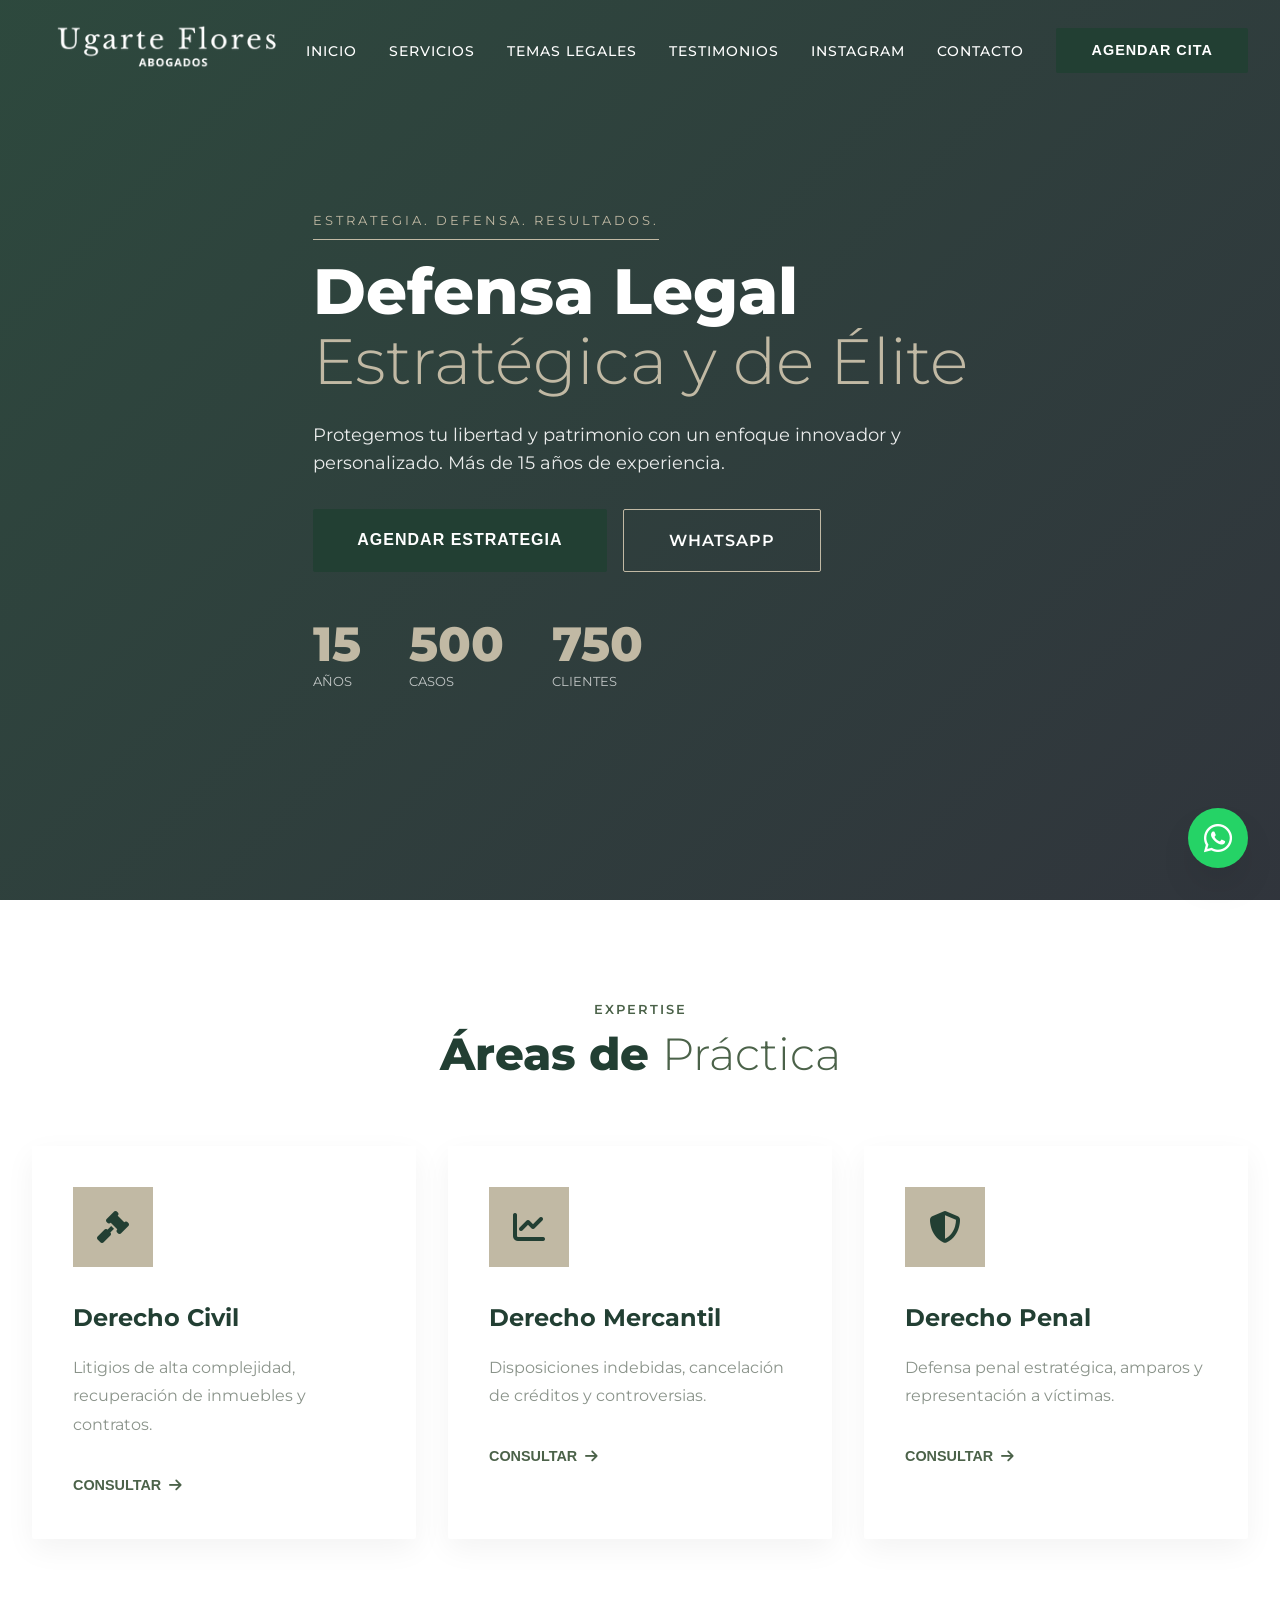
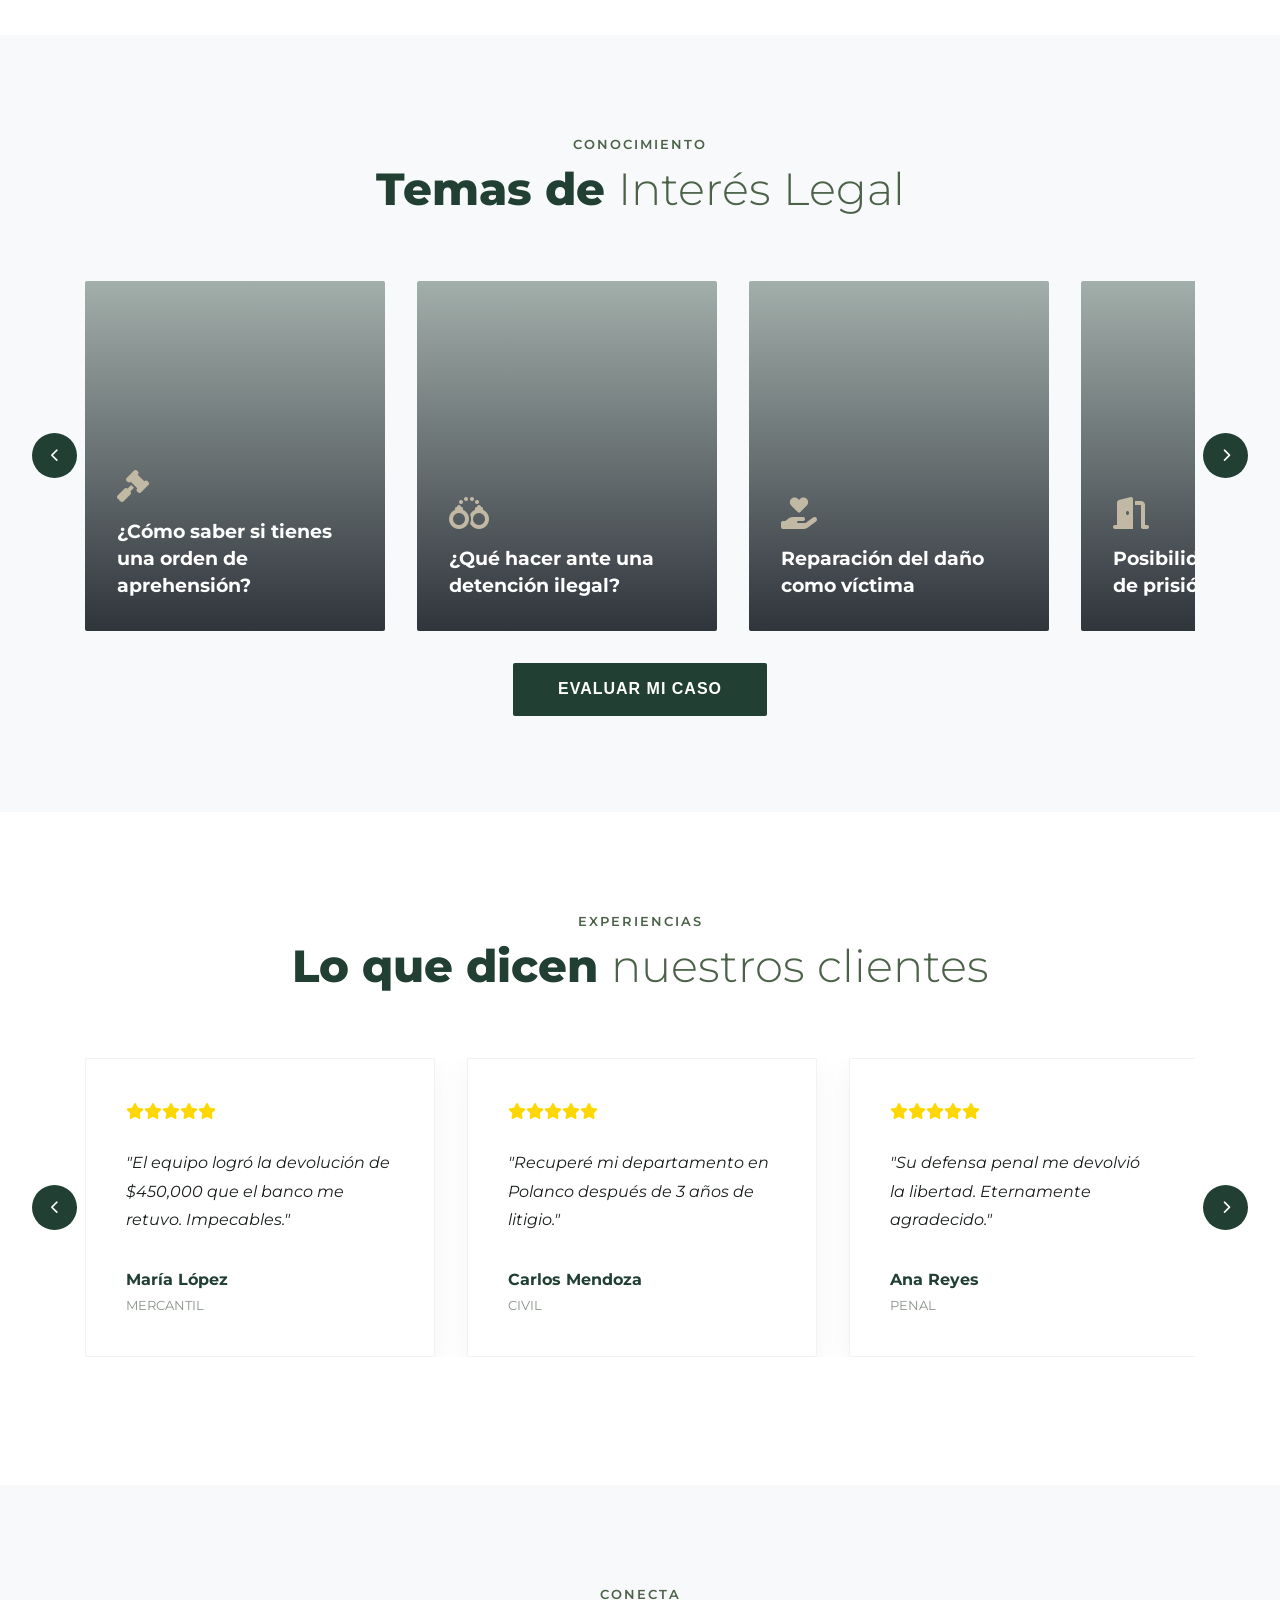
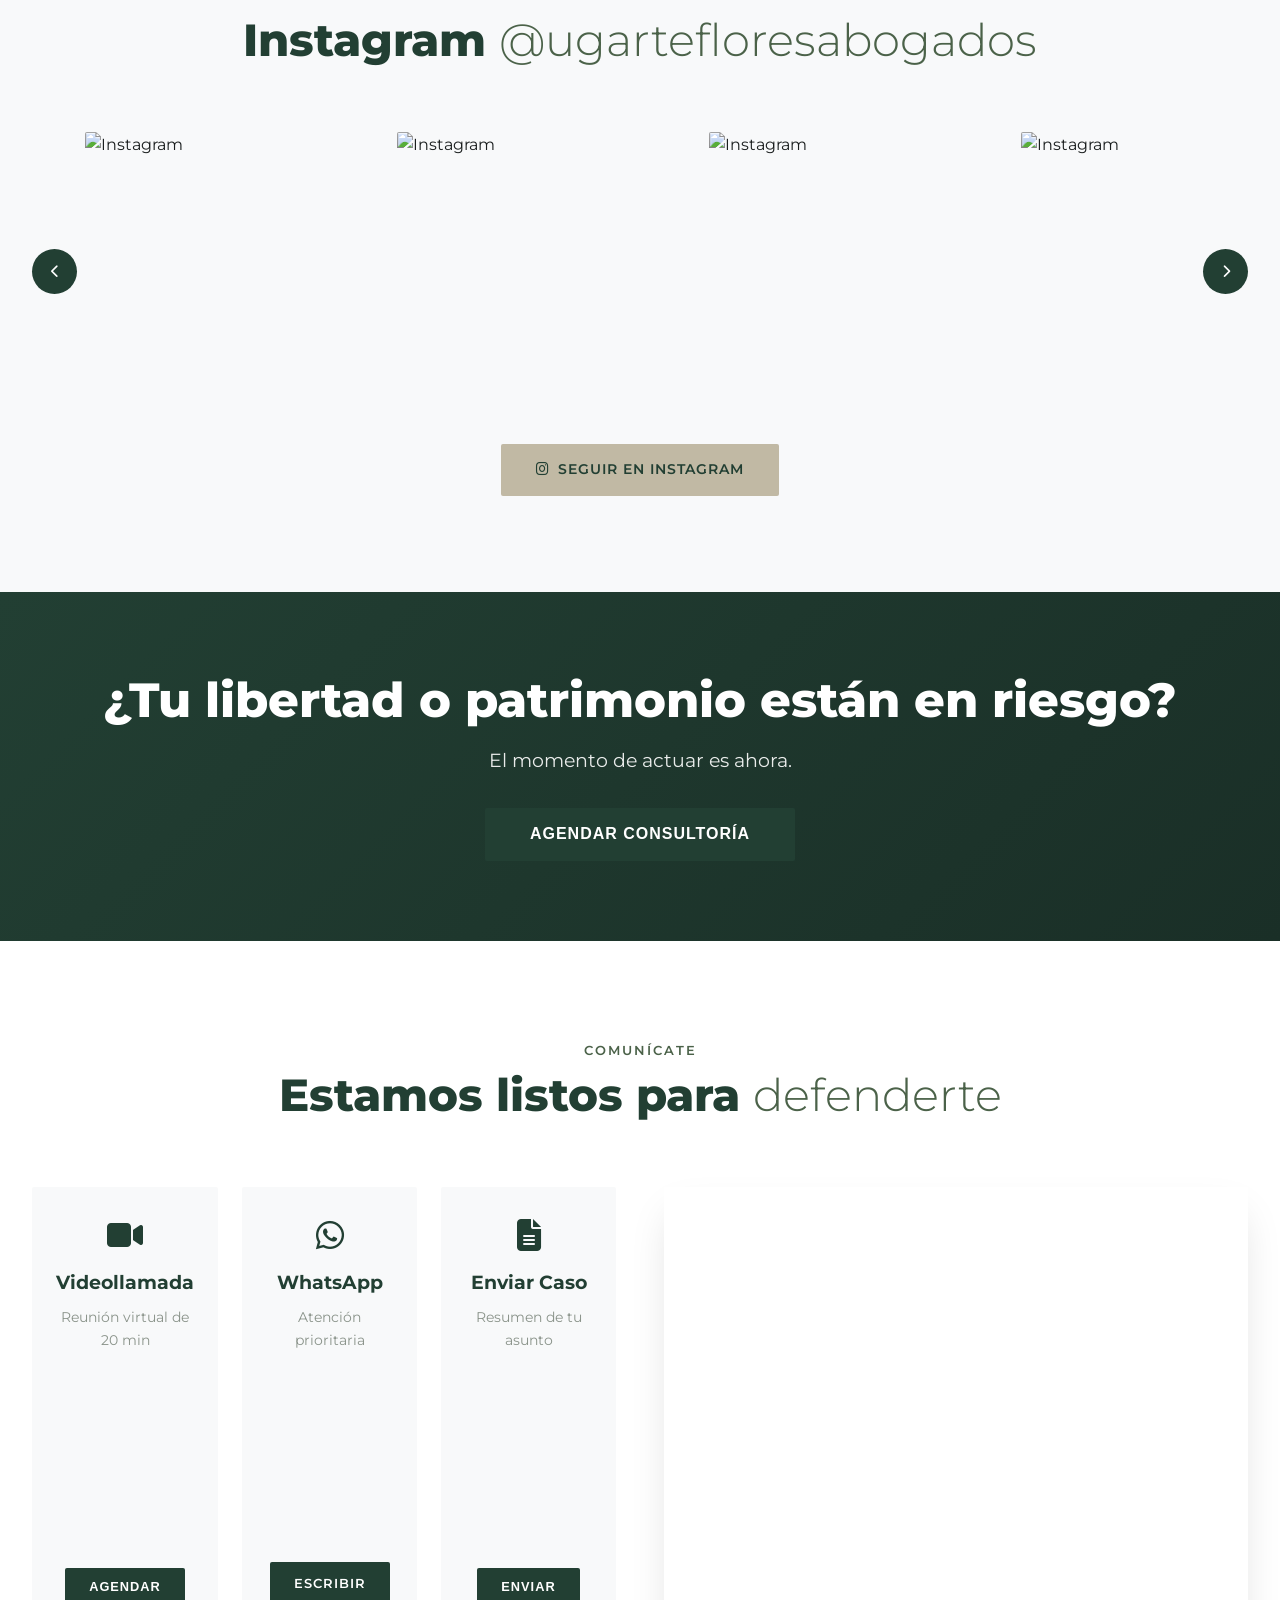
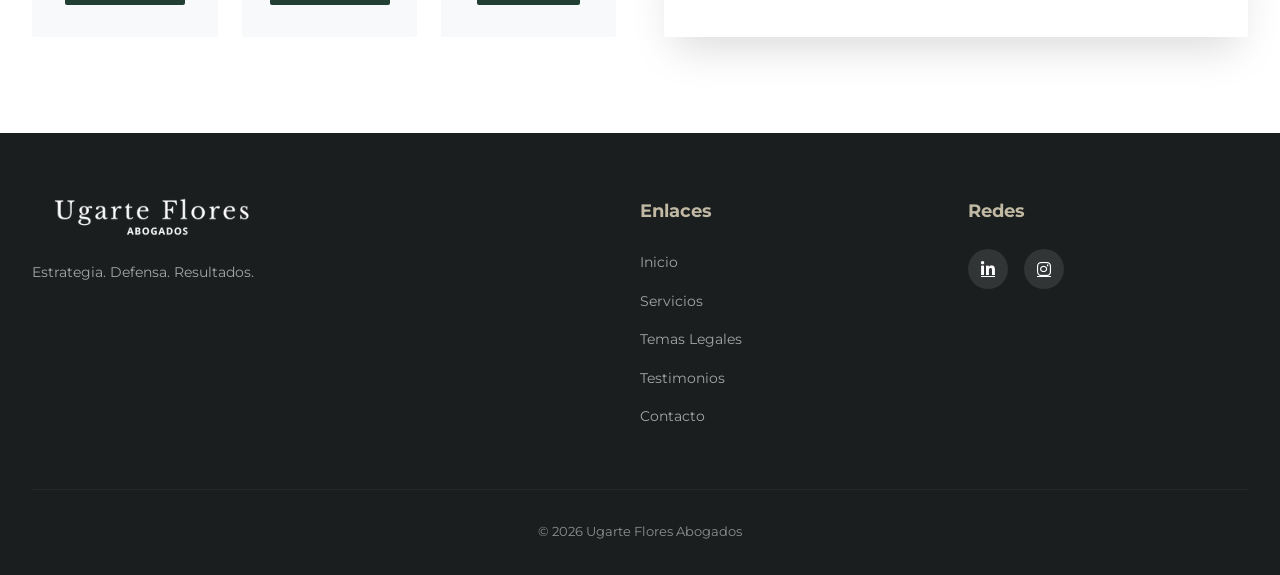
==== index.html @ 639f7f40 "Corrección de menú móvil" ====
<!doctype html>
<html lang="es">
  <head>
    <meta charset="UTF-8" />
    <meta name="viewport" content="width=device-width, initial-scale=1.0" />
    <title>Ugarte Flores Abogados | Estrategia Legal de Alto Nivel</title>
    <meta
      name="description"
      content="Defensa penal estratégica, litigio civil y mercantil. Protegemos tu libertad y patrimonio."
    />

    <!-- Hojas de Estilo -->
    <link rel="stylesheet" href="styles.css" />

    <!-- === FAVICON === -->
    <link rel="icon" type="image/png" sizes="32x32" href="img/favicon.png" />
    <link rel="icon" type="image/png" sizes="16x16" href="img/favicon.png" />
    <link rel="apple-touch-icon" sizes="180x180" href="img/favicon.png" />

    <!-- Font Awesome -->
    <link
      rel="stylesheet"
      href="https://cdnjs.cloudflare.com/ajax/libs/font-awesome/6.4.0/css/all.min.css"
    />

    <!-- Google Fonts -->
    <link
      href="https://fonts.googleapis.com/css2?family=Montserrat:wght@300;400;500;600;700;800&display=swap"
      rel="stylesheet"
    />

    <!-- AOS CSS -->
    <link href="https://unpkg.com/aos@2.3.1/dist/aos.css" rel="stylesheet" />

    <!-- Calendly -->
    <link
      href="https://assets.calendly.com/assets/external/widget.css"
      rel="stylesheet"
    />
  </head>
  <body>
    <!-- Loader -->
    <div id="loader" class="loader">
      <div class="loader-spinner"></div>
    </div>

    <!-- WhatsApp Floating Button -->
    <a
      href="https://wa.me/525512345678?text=Hola%2C%20necesito%20asesor%C3%ADa%20legal%20estrat%C3%A9gica."
      class="whatsapp-float"
      target="_blank"
    >
      <i class="fab fa-whatsapp"></i>
      <span>Contacto Inmediato</span>
    </a>

    <!-- Header -->
    <header class="header" id="header">
      <div class="container header-container">
        <div class="logo">
          <img src="/img/logo.png" alt="Ugarte Flores Abogados" />
        </div>

        <!-- Botón hamburguesa -->
        <button class="menu-toggle" id="menuToggle" aria-label="Menú">
          <i class="fas fa-bars"></i>
        </button>

        <!-- Menú de navegación -->
        <nav class="nav-menu" id="navMenu">
          <ul class="nav-list">
            <li><a href="#inicio" class="nav-link">Inicio</a></li>
            <li><a href="#servicios" class="nav-link">Servicios</a></li>
            <li><a href="#temas-legales" class="nav-link">Temas Legales</a></li>
            <li><a href="#testimonios" class="nav-link">Testimonios</a></li>
            <li><a href="#instagram" class="nav-link">Instagram</a></li>
            <li><a href="#contacto" class="nav-link">Contacto</a></li>
          </ul>
          <div class="nav-actions">
            <button class="btn btn-primary" id="btnAgendarHeader">
              Agendar Cita
            </button>
          </div>
        </nav>
      </div>
    </header>

    <main>
      <!-- HERO SECTION -->
      <section id="inicio" class="hero">
        <div class="hero-overlay"></div>
        <div class="container hero-content">
          <span class="hero-badge">Estrategia. Defensa. Resultados.</span>
          <h1 class="hero-title">
            Defensa Legal <span>Estratégica y de Élite</span>
          </h1>
          <p class="hero-subtitle">
            Protegemos tu libertad y patrimonio con un enfoque innovador y
            personalizado. Más de 15 años de experiencia.
          </p>
          <div class="hero-buttons">
            <button class="btn btn-primary btn-large" id="btnAgendarHero">
              Agendar Estrategia
            </button>
            <a
              href="https://wa.me/525512345678?text=Hola%2C%20requiero%20una%20consulta%20legal%20urgente."
              class="btn btn-outline btn-large"
              target="_blank"
              >WhatsApp</a
            >
          </div>
          <div class="hero-stats">
            <div class="stat-item">
              <span class="stat-number" id="statYears">0</span>
              <span class="stat-label">Años</span>
            </div>
            <div class="stat-item">
              <span class="stat-number" id="statCases">0</span>
              <span class="stat-label">Casos</span>
            </div>
            <div class="stat-item">
              <span class="stat-number" id="statClients">0</span>
              <span class="stat-label">Clientes</span>
            </div>
          </div>
        </div>
      </section>

      <!-- SERVICIOS -->
      <section id="servicios" class="services">
        <div class="container">
          <div class="section-header">
            <span class="section-eyebrow">Expertise</span>
            <h2 class="section-title">Áreas de <span>Práctica</span></h2>
          </div>
          <div class="services-grid">
            <div class="service-card">
              <div class="service-icon"><i class="fas fa-gavel"></i></div>
              <h3>Derecho Civil</h3>
              <p>
                Litigios de alta complejidad, recuperación de inmuebles y
                contratos.
              </p>
              <button class="service-link" onclick="openCalendly()">
                Consultar <i class="fas fa-arrow-right"></i>
              </button>
            </div>
            <div class="service-card">
              <div class="service-icon"><i class="fas fa-chart-line"></i></div>
              <h3>Derecho Mercantil</h3>
              <p>
                Disposiciones indebidas, cancelación de créditos y
                controversias.
              </p>
              <button class="service-link" onclick="openCalendly()">
                Consultar <i class="fas fa-arrow-right"></i>
              </button>
            </div>
            <div class="service-card">
              <div class="service-icon">
                <i class="fas fa-shield-halved"></i>
              </div>
              <h3>Derecho Penal</h3>
              <p>
                Defensa penal estratégica, amparos y representación a víctimas.
              </p>
              <button class="service-link" onclick="openCalendly()">
                Consultar <i class="fas fa-arrow-right"></i>
              </button>
            </div>
          </div>
        </div>
      </section>

      <!-- TEMAS LEGALES - CARRUSEL -->
      <section id="temas-legales" class="legal-topics">
        <div class="container">
          <div class="section-header">
            <span class="section-eyebrow">Conocimiento</span>
            <h2 class="section-title">Temas de <span>Interés Legal</span></h2>
          </div>

          <div class="carousel-container">
            <button
              class="carousel-arrow carousel-arrow-left"
              id="legalPrevBtn"
            >
              <i class="fas fa-chevron-left"></i>
            </button>
            <div class="carousel-viewport">
              <div class="carousel-track" id="legalTrack"></div>
            </div>
            <button
              class="carousel-arrow carousel-arrow-right"
              id="legalNextBtn"
            >
              <i class="fas fa-chevron-right"></i>
            </button>
          </div>

          <div class="text-center mt-4">
            <button class="btn btn-primary btn-large" id="btnEvaluarCaso">
              Evaluar mi caso
            </button>
          </div>
        </div>
      </section>

      <!-- TESTIMONIOS - CARRUSEL -->
      <section id="testimonios" class="testimonials">
        <div class="container">
          <div class="section-header">
            <span class="section-eyebrow">Experiencias</span>
            <h2 class="section-title">
              Lo que dicen <span>nuestros clientes</span>
            </h2>
          </div>

          <div class="carousel-container">
            <button
              class="carousel-arrow carousel-arrow-left"
              id="testimonialsPrevBtn"
            >
              <i class="fas fa-chevron-left"></i>
            </button>
            <div class="carousel-viewport">
              <div class="carousel-track" id="testimonialsTrack"></div>
            </div>
            <button
              class="carousel-arrow carousel-arrow-right"
              id="testimonialsNextBtn"
            >
              <i class="fas fa-chevron-right"></i>
            </button>
          </div>
        </div>
      </section>

      <!-- INSTAGRAM - CARRUSEL -->
      <section id="instagram" class="instagram-section">
        <div class="container">
          <div class="section-header">
            <span class="section-eyebrow">Conecta</span>
            <h2 class="section-title">
              Instagram <span>@ugartefloresabogados</span>
            </h2>
          </div>

          <div class="carousel-container">
            <button
              class="carousel-arrow carousel-arrow-left"
              id="instagramPrevBtn"
            >
              <i class="fas fa-chevron-left"></i>
            </button>
            <div class="carousel-viewport">
              <div class="carousel-track" id="instagramTrack"></div>
            </div>
            <button
              class="carousel-arrow carousel-arrow-right"
              id="instagramNextBtn"
            >
              <i class="fas fa-chevron-right"></i>
            </button>
          </div>

          <div class="text-center mt-4">
            <a
              href="https://www.instagram.com/ugartefloresabogados/"
              class="btn btn-secondary"
              target="_blank"
            >
              <i class="fab fa-instagram"></i> Seguir en Instagram
            </a>
          </div>
        </div>
      </section>

      <!-- CTA FINAL -->
      <section class="final-cta">
        <div class="container">
          <div class="cta-card">
            <h2 class="cta-title">
              ¿Tu libertad o patrimonio están en riesgo?
            </h2>
            <p class="cta-subtitle">El momento de actuar es ahora.</p>
            <button class="btn btn-primary btn-large" id="btnAgendarCta">
              Agendar Consultoría
            </button>
          </div>
        </div>
      </section>

      <!-- CONTACTO -->
      <section id="contacto" class="contact">
        <div class="container">
          <div class="section-header">
            <span class="section-eyebrow">Comunícate</span>
            <h2 class="section-title">
              Estamos listos para <span>defenderte</span>
            </h2>
          </div>

          <div class="contact-grid">
            <div class="contact-info">
              <div class="contact-card">
                <i class="fas fa-video contact-icon"></i>
                <h3>Videollamada</h3>
                <p>Reunión virtual de 20 min</p>
                <button
                  class="btn btn-primary btn-small"
                  id="btnAgendarContacto"
                >
                  Agendar
                </button>
              </div>
              <div class="contact-card">
                <i class="fab fa-whatsapp contact-icon"></i>
                <h3>WhatsApp</h3>
                <p>Atención prioritaria</p>
                <a
                  href="https://wa.me/525512345678?text=Hola%2C%20contacto%20desde%20web."
                  class="btn btn-primary btn-small"
                  target="_blank"
                  >Escribir</a
                >
              </div>
              <div class="contact-card">
                <i class="fas fa-file-alt contact-icon"></i>
                <h3>Enviar Caso</h3>
                <p>Resumen de tu asunto</p>
                <button class="btn btn-primary btn-small" id="btnEnviarCaso">
                  Enviar
                </button>
              </div>
            </div>

            <div class="contact-map">
              <iframe
                src="https://www.google.com/maps/embed?pb=!1m18!1m12!1m3!1d3762.865247384735!2d-99.16853968457818!3d19.42701434523897!2m3!1f0!2f0!3f0!3m2!1i1024!2i768!4f13.1!3m3!1m2!1s0x85d1ff35c2b9c2c5%3A0x9b9f9f9f9f9f9f9f!2sPolanco%2C%20CDMX!5e0!3m2!1ses!2smx!4v1620000000000!5m2!1ses!2smx"
                width="100%"
                height="100%"
                style="border: 0"
                allowfullscreen=""
                loading="lazy"
              ></iframe>
            </div>
          </div>
        </div>
      </section>
    </main>

    <!-- FOOTER -->
    <footer class="footer">
      <div class="container">
        <div class="footer-content">
          <div class="footer-logo">
            <img src="/img/logo.png" alt="Ugarte Flores Abogados" />
            <p>Estrategia. Defensa. Resultados.</p>
          </div>
          <div class="footer-links">
            <h4>Enlaces</h4>
            <ul>
              <li><a href="#inicio">Inicio</a></li>
              <li><a href="#servicios">Servicios</a></li>
              <li><a href="#temas-legales">Temas Legales</a></li>
              <li><a href="#testimonios">Testimonios</a></li>
              <li><a href="#contacto">Contacto</a></li>
            </ul>
          </div>
          <div class="footer-social">
            <h4>Redes</h4>
            <div class="social-icons">
              <a href="#" class="social-icon"
                ><i class="fab fa-linkedin-in"></i
              ></a>
              <a
                href="https://www.instagram.com/ugartefloresabogados/"
                class="social-icon"
                ><i class="fab fa-instagram"></i
              ></a>
            </div>
          </div>
        </div>
        <div class="footer-bottom">
          <p>&copy; <span id="currentYear"></span> Ugarte Flores Abogados</p>
        </div>
      </div>
    </footer>

    <!-- MODALES -->
    <div id="topicModal" class="modal">
      <div class="modal-content">
        <span class="close-modal">&times;</span>
        <div id="modalContent"></div>
      </div>
    </div>

    <div id="contactModal" class="modal">
      <div class="modal-content">
        <span class="close-modal">&times;</span>
        <h2>Evaluación de Caso</h2>
        <form id="contactForm">
          <div class="form-group">
            <input type="text" placeholder="Nombre completo" required />
          </div>
          <div class="form-group">
            <input type="email" placeholder="Email" required />
          </div>
          <div class="form-group">
            <input type="tel" placeholder="Teléfono" required />
          </div>
          <div class="form-group">
            <textarea
              placeholder="Describe tu caso"
              rows="4"
              required
            ></textarea>
          </div>
          <button type="submit" class="btn btn-primary btn-large">
            Enviar
          </button>
        </form>
      </div>
    </div>

    <!-- Scripts -->
    <script
      src="https://assets.calendly.com/assets/external/widget.js"
      async
    ></script>
    <script src="https://unpkg.com/aos@2.3.1/dist/aos.js"></script>
    <script src="script.js"></script>
  </body>
</html>
---- styles.css ----
/* ===== VARIABLES ===== */
:root {
    --primary: #223F33;
    --primary-dark: #1A2F27;
    --secondary: #C1B9A4;
    --accent: #4B6249;
    --neutral: #8A938A;
    --white: #FFFFFF;
    --offwhite: #F8F9FA;
    --black: #1A1E1E;
    --shadow: 0 20px 40px -10px rgba(0,0,0,0.15);
    --transition: all 0.3s ease;
}

/* ===== RESET ===== */
* {
    margin: 0;
    padding: 0;
    box-sizing: border-box;
}

html {
    scroll-behavior: smooth;
    font-size: 16px;
}

body {
    font-family: 'Montserrat', sans-serif;
    color: var(--black);
    line-height: 1.6;
    overflow-x: hidden;
}

body.no-scroll {
    overflow: hidden;
}

.container {
    max-width: 1280px;
    margin: 0 auto;
    padding: 0 2rem;
}

@media (max-width: 768px) {
    .container {
        padding: 0 1.5rem;
    }
}

@media (max-width: 480px) {
    .container {
        padding: 0 1rem;
    }
}

/* ===== PRELOADER ===== */
.loader {
    position: fixed;
    top: 0;
    left: 0;
    width: 100%;
    height: 100%;
    background: var(--primary);
    display: flex;
    align-items: center;
    justify-content: center;
    z-index: 9999;
    transition: opacity 0.5s ease, visibility 0.5s ease;
}

.loader.hidden {
    opacity: 0;
    visibility: hidden;
    pointer-events: none;
}

.loader-spinner {
    width: 60px;
    height: 60px;
    border: 3px solid transparent;
    border-top-color: var(--secondary);
    border-right-color: var(--secondary);
    border-radius: 50%;
    animation: spin 0.8s linear infinite;
}

@keyframes spin {
    to { transform: rotate(360deg); }
}

/* ===== HEADER ===== */
.header {
    position: fixed;
    top: 0;
    left: 0;
    width: 100%;
    background: transparent;
    z-index: 1000;
    padding: 1.5rem 0;
    transition: var(--transition);
}

.header.scrolled {
    background: var(--white);
    box-shadow: 0 5px 20px rgba(0,0,0,0.1);
    padding: 1rem 0;
}

.header-container {
    display: flex;
    justify-content: space-between;
    align-items: center;
    position: relative;
}

.logo img {
    height: 45px;
    filter: brightness(0) invert(1);
    transition: var(--transition);
    position: relative;
    z-index: 1002;
}

.header.scrolled .logo img {
    filter: none;
}

/* ===== MENÚ HAMBURGUESA - CORREGIDO ===== */
.menu-toggle {
    display: none;
    background: none;
    border: none;
    font-size: 1.8rem;
    cursor: pointer;
    z-index: 1002;
    padding: 0.5rem;
    transition: var(--transition);
    color: var(--black);
}

.header.scrolled .menu-toggle {
    color: var(--primary);
}

/* Cuando el menú está abierto, el ícono debe ser oscuro para verse sobre fondo blanco */
.menu-toggle.active {
    color: var(--black) !important;
    z-index:99999 !important;
}

.nav-menu {
    display: flex;
    align-items: center;
    gap: 2rem;
    transition: var(--transition);
}

.nav-list {
    display: flex;
    gap: 2rem;
    list-style: none;
}

.nav-link {
    color: var(--white);
    text-decoration: none;
    font-weight: 500;
    font-size: 0.9rem;
    text-transform: uppercase;
    letter-spacing: 1px;
    transition: var(--transition);
    position: relative;
    white-space: nowrap;
}

.nav-link::after {
    content: '';
    position: absolute;
    bottom: -5px;
    left: 0;
    width: 0;
    height: 2px;
    background: var(--secondary);
    transition: var(--transition);
}

.nav-link:hover::after,
.nav-link.active::after {
    width: 100%;
}

.nav-link:hover,
.nav-link.active {
    color: var(--secondary);
}

.header.scrolled .nav-link {
    color: var(--primary);
}

.header.scrolled .nav-link:hover,
.header.scrolled .nav-link.active {
    color: var(--accent);
}

.header.scrolled .nav-link::after {
    background: var(--accent);
}

.nav-actions {
    display: flex;
    align-items: center;
}

/* ===== RESPONSIVE MENÚ - CORREGIDO ===== */
@media (max-width: 992px) {
    .nav-list {
        gap: 1rem;
    }
    
    .nav-link {
        font-size: 0.8rem;
    }
}

@media (max-width: 768px) {
    .menu-toggle {
        display: block;
    }
    
    .nav-menu {
        position: fixed;
        top: 0;
        right: -100%;
        width: 85%;
        max-width: 350px;
        height: 100vh;
        background: var(--white);
        flex-direction: column;
        justify-content: flex-start;
        align-items: flex-start;
        padding: 6rem 2rem 2rem;
        transition: right 0.3s ease;
        box-shadow: -5px 0 20px rgba(0,0,0,0.1);
        z-index: 1001;
        gap: 2rem;
    }
    
    .nav-menu.active {
        right: 0;
    }
    
    .nav-list {
        flex-direction: column;
        width: 100%;
        gap: 1.5rem;
    }
    
    .nav-link {
        color: var(--primary);
        font-size: 1.1rem;
        white-space: normal;
        display: block;
        width: 100%;
        padding: 0.5rem 0;
    }
    
    .nav-link::after {
        background: var(--accent);
    }
    
    .nav-actions {
        width: 100%;
        margin-top: 1rem;
    }
    
    .nav-actions .btn {
        width: 100%;
        justify-content: center;
    }
    
    /* Overlay oscuro detrás del menú */
    .nav-menu.active ~ .menu-overlay {
        content: '';
        position: fixed;
        top: 0;
        left: 0;
        width: 100%;
        height: 100%;
        background: rgba(0,0,0,0.5);
        z-index: 1000;
        pointer-events: none;
    }
}

@media (max-width: 480px) {
    .nav-menu {
        width: 100%;
        max-width: none;
    }
}

/* ===== WHATSAPP FLOATING ===== */
.whatsapp-float {
    position: fixed;
    bottom: 2rem;
    right: 2rem;
    background: #25D366;
    color: white;
    width: 60px;
    height: 60px;
    border-radius: 50%;
    display: flex;
    align-items: center;
    justify-content: center;
    font-size: 2rem;
    box-shadow: var(--shadow);
    z-index: 99;
    text-decoration: none;
    transition: var(--transition);
}

.whatsapp-float span {
    position: absolute;
    right: 70px;
    background: var(--primary);
    color: white;
    padding: 0.5rem 1rem;
    border-radius: 4px;
    font-size: 0.8rem;
    white-space: nowrap;
    opacity: 0;
    visibility: hidden;
    transition: var(--transition);
}

.whatsapp-float:hover {
    transform: scale(1.1);
}

.whatsapp-float:hover span {
    opacity: 1;
    visibility: visible;
    right: 80px;
}

@media (max-width: 768px) {
    .whatsapp-float {
        width: 50px;
        height: 50px;
        font-size: 1.5rem;
        bottom: 1.5rem;
        right: 1.5rem;
    }
    
    .whatsapp-float span {
        display: none;
    }
}

/* ===== HERO ===== */
.hero {
    min-height: 100vh;
    background-image: url('https://images.unsplash.com/photo-1589829545856-d10d557cf95f?auto=format&fit=crop&w=1920&q=80');
    background-size: cover;
    background-position: center;
    position: relative;
    display: flex;
    align-items: center;
    color: var(--white);
}

.hero-overlay {
    position: absolute;
    top: 0;
    left: 0;
    width: 100%;
    height: 100%;
    background: linear-gradient(135deg, rgba(34,63,51,0.95), rgba(26,31,39,0.9));
    z-index: 1;
}

.hero-content {
    position: relative;
    z-index: 2;
    max-width: 800px;
}

.hero-badge {
    display: inline-block;
    font-size: 0.8rem;
    text-transform: uppercase;
    letter-spacing: 3px;
    color: var(--secondary);
    margin-bottom: 1rem;
    border-bottom: 1px solid var(--secondary);
    padding-bottom: 0.5rem;
}

.hero-title {
    font-size: 4rem;
    font-weight: 800;
    line-height: 1.1;
    margin-bottom: 1.5rem;
}

.hero-title span {
    color: var(--secondary);
    font-weight: 300;
    display: block;
}

.hero-subtitle {
    font-size: 1.1rem;
    margin-bottom: 2rem;
    max-width: 600px;
    opacity: 0.9;
}

.hero-buttons {
    display: flex;
    gap: 1rem;
    margin-bottom: 3rem;
    flex-wrap: wrap;
}

.hero-stats {
    display: flex;
    gap: 3rem;
    flex-wrap: wrap;
}

.stat-item {
    text-align: left;
}

.stat-number {
    display: block;
    font-size: 3rem;
    font-weight: 800;
    color: var(--secondary);
    line-height: 1;
}

.stat-label {
    font-size: 0.8rem;
    text-transform: uppercase;
    opacity: 0.7;
}

@media (max-width: 768px) {
    .hero {
        min-height: auto;
        padding: 8rem 0 4rem;
    }
    
    .hero-title {
        font-size: 2.5rem;
    }
    
    .hero-subtitle {
        font-size: 1rem;
    }
    
    .hero-buttons {
        flex-direction: column;
        width: 100%;
    }
    
    .hero-buttons .btn {
        width: 100%;
    }
    
    .hero-stats {
        gap: 1.5rem;
        justify-content: space-between;
    }
    
    .stat-number {
        font-size: 2rem;
    }
}

@media (max-width: 480px) {
    .hero-title {
        font-size: 2rem;
    }
    
    .hero-stats {
        flex-direction: column;
        gap: 1rem;
    }
}

/* ===== BUTTONS ===== */
.btn {
    display: inline-flex;
    align-items: center;
    justify-content: center;
    gap: 0.5rem;
    padding: 0.9rem 2.2rem;
    border: none;
    border-radius: 2px;
    font-weight: 600;
    font-size: 0.9rem;
    cursor: pointer;
    transition: var(--transition);
    text-decoration: none;
    text-transform: uppercase;
    letter-spacing: 1px;
    white-space: nowrap;
}

.btn-primary {
    background: var(--primary);
    color: var(--white);
}

.btn-primary:hover {
    background: var(--accent);
    transform: translateY(-2px);
    box-shadow: var(--shadow);
}

.btn-outline {
    background: transparent;
    color: var(--white);
    border: 1px solid var(--secondary);
}

.btn-outline:hover {
    background: var(--secondary);
    color: var(--primary);
}

.btn-large {
    padding: 1.1rem 2.8rem;
    font-size: 1rem;
}

.btn-small {
    padding: 0.7rem 1.5rem;
    font-size: 0.8rem;
}

.btn-secondary {
    background: var(--secondary);
    color: var(--primary);
}

.btn-secondary:hover {
    background: var(--neutral);
    color: var(--white);
}

@media (max-width: 768px) {
    .btn {
        padding: 0.8rem 1.5rem;
        font-size: 0.85rem;
    }
    
    .btn-large {
        padding: 1rem 2rem;
        font-size: 0.9rem;
    }
}

/* ===== SECTION HEADER ===== */
.section-header {
    text-align: center;
    margin-bottom: 4rem;
}

.section-eyebrow {
    display: inline-block;
    font-size: 0.8rem;
    font-weight: 600;
    text-transform: uppercase;
    letter-spacing: 2px;
    color: var(--accent);
    margin-bottom: 0.5rem;
}

.section-title {
    font-size: 2.8rem;
    color: var(--primary);
    font-weight: 800;
    line-height: 1.2;
}

.section-title span {
    color: var(--accent);
    font-weight: 300;
}

@media (max-width: 768px) {
    .section-title {
        font-size: 2rem;
    }
}

@media (max-width: 480px) {
    .section-title {
        font-size: 1.8rem;
    }
}

/* ===== SERVICES ===== */
.services {
    padding: 6rem 0;
    background: var(--white);
}

.services-grid {
    display: grid;
    grid-template-columns: repeat(3, 1fr);
    gap: 2rem;
}

.service-card {
    background: var(--white);
    padding: 2.5rem;
    border-radius: 2px;
    box-shadow: 0 10px 30px rgba(0,0,0,0.05);
    transition: var(--transition);
    border: 1px solid transparent;
}

.service-card:hover {
    transform: translateY(-10px);
    box-shadow: var(--shadow);
    border-color: var(--secondary);
}

.service-icon {
    width: 80px;
    height: 80px;
    background: var(--secondary);
    display: flex;
    align-items: center;
    justify-content: center;
    margin-bottom: 2rem;
}

.service-icon i {
    font-size: 2rem;
    color: var(--primary);
}

.service-card h3 {
    font-size: 1.5rem;
    color: var(--primary);
    margin-bottom: 1rem;
}

.service-card p {
    color: var(--neutral);
    margin-bottom: 2rem;
    line-height: 1.8;
}

.service-link {
    background: none;
    border: none;
    color: var(--accent);
    font-weight: 600;
    display: inline-flex;
    align-items: center;
    gap: 0.5rem;
    cursor: pointer;
    font-size: 0.9rem;
    text-transform: uppercase;
    transition: var(--transition);
}

.service-link:hover {
    color: var(--primary);
    gap: 1rem;
}

@media (max-width: 1024px) {
    .services-grid {
        grid-template-columns: repeat(2, 1fr);
    }
}

@media (max-width: 768px) {
    .services {
        padding: 4rem 0;
    }
    
    .services-grid {
        grid-template-columns: 1fr;
        gap: 1.5rem;
    }
    
    .service-card {
        padding: 2rem;
    }
}

/* ===== CARRUSELES ===== */
.carousel-container {
    position: relative;
    display: flex;
    align-items: center;
    gap: 0.5rem;
    margin: 2rem 0;
}

.carousel-viewport {
    overflow: hidden;
    flex: 1;
}

.carousel-track {
    display: flex;
    gap: 2rem;
    transition: transform 0.5s ease;
}

.carousel-arrow {
    width: 45px;
    height: 45px;
    background: var(--primary);
    color: var(--white);
    border: none;
    border-radius: 50%;
    cursor: pointer;
    transition: var(--transition);
    display: flex;
    align-items: center;
    justify-content: center;
    flex-shrink: 0;
    z-index: 10;
}

.carousel-arrow:hover:not(:disabled) {
    background: var(--accent);
    transform: scale(1.1);
}

.carousel-arrow:disabled {
    opacity: 0.3;
    cursor: not-allowed;
}

@media (max-width: 768px) {
    .carousel-container {
        gap: 0.25rem;
    }
    
    .carousel-arrow {
        width: 35px;
        height: 35px;
        font-size: 0.9rem;
    }
    
    .carousel-track {
        gap: 1rem;
    }
}

/* Tarjetas de temas legales */
.topic-card {
    min-width: 300px;
    width: 300px;
    height: 350px;
    background-size: cover;
    background-position: center;
    border-radius: 2px;
    position: relative;
    overflow: hidden;
    cursor: pointer;
    flex-shrink: 0;
}

.topic-card::before {
    content: '';
    position: absolute;
    top: 0;
    left: 0;
    width: 100%;
    height: 100%;
    background: linear-gradient(180deg, rgba(34,63,51,0.4), rgba(26,31,39,0.9));
    transition: var(--transition);
}

.topic-card:hover::before {
    background: linear-gradient(180deg, rgba(34,63,51,0.6), rgba(26,31,39,0.95));
}

.topic-content {
    position: absolute;
    bottom: 0;
    left: 0;
    right: 0;
    padding: 2rem;
    color: var(--white);
    z-index: 2;
}

.topic-icon {
    font-size: 2rem;
    color: var(--secondary);
    margin-bottom: 1rem;
}

.topic-card h3 {
    font-size: 1.2rem;
    line-height: 1.4;
}

@media (max-width: 768px) {
    .topic-card {
        min-width: 260px;
        width: 260px;
        height: 320px;
    }
    
    .topic-content {
        padding: 1.5rem;
    }
    
    .topic-card h3 {
        font-size: 1rem;
    }
}

/* Tarjetas de testimonios */
.testimonial-card {
    min-width: 350px;
    width: 350px;
    background: var(--white);
    padding: 2.5rem;
    border-radius: 2px;
    box-shadow: 0 10px 30px rgba(0,0,0,0.05);
    border: 1px solid rgba(0,0,0,0.05);
    flex-shrink: 0;
    transition: var(--transition);
}

.testimonial-card:hover {
    box-shadow: var(--shadow);
    transform: translateY(-5px);
}

.testimonial-rating {
    color: #FFD700;
    margin-bottom: 1.5rem;
}

.testimonial-text {
    font-size: 1rem;
    line-height: 1.8;
    margin-bottom: 2rem;
    font-style: italic;
}

.testimonial-author {
    font-weight: 700;
    color: var(--primary);
    margin-bottom: 0.2rem;
}

.testimonial-role {
    color: var(--neutral);
    font-size: 0.8rem;
    text-transform: uppercase;
}

@media (max-width: 768px) {
    .testimonial-card {
        min-width: 280px;
        width: 280px;
        padding: 1.8rem;
    }
    
    .testimonial-text {
        font-size: 0.95rem;
        line-height: 1.6;
    }
}

/* Tarjetas de Instagram */
.instagram-post {
    min-width: 280px;
    width: 280px;
    height: 280px;
    position: relative;
    border-radius: 2px;
    overflow: hidden;
    cursor: pointer;
    flex-shrink: 0;
}

.instagram-post img {
    width: 100%;
    height: 100%;
    object-fit: cover;
    transition: var(--transition);
}

.post-overlay {
    position: absolute;
    top: 0;
    left: 0;
    width: 100%;
    height: 100%;
    background: linear-gradient(135deg, rgba(34,63,51,0.9), rgba(26,31,39,0.9));
    display: flex;
    flex-direction: column;
    align-items: center;
    justify-content: center;
    color: white;
    opacity: 0;
    transition: var(--transition);
}

.post-overlay i {
    font-size: 2rem;
    color: var(--secondary);
    margin-bottom: 0.5rem;
}

.instagram-post:hover .post-overlay {
    opacity: 1;
}

.instagram-post:hover img {
    transform: scale(1.1);
}

@media (max-width: 768px) {
    .instagram-post {
        min-width: 220px;
        width: 220px;
        height: 220px;
    }
}

/* ===== SECTIONS BACKGROUND ===== */
.legal-topics,
.testimonials,
.instagram-section {
    padding: 6rem 0;
}

.legal-topics {
    background: var(--offwhite);
}

.testimonials {
    background: var(--white);
}

.instagram-section {
    background: var(--offwhite);
}

@media (max-width: 768px) {
    .legal-topics,
    .testimonials,
    .instagram-section {
        padding: 4rem 0;
    }
}

/* ===== FINAL CTA ===== */
.final-cta {
    padding: 5rem 0;
    background: linear-gradient(135deg, var(--primary), var(--primary-dark));
}

.cta-card {
    text-align: center;
    color: var(--white);
}

.cta-title {
    font-size: 3rem;
    font-weight: 800;
    margin-bottom: 1rem;
    line-height: 1.2;
}

.cta-subtitle {
    font-size: 1.2rem;
    margin-bottom: 2rem;
    opacity: 0.9;
}

@media (max-width: 768px) {
    .final-cta {
        padding: 4rem 0;
    }
    
    .cta-title {
        font-size: 2rem;
    }
    
    .cta-subtitle {
        font-size: 1rem;
    }
}

/* ===== CONTACT ===== */
.contact {
    padding: 6rem 0;
    background: var(--white);
}

.contact-grid {
    display: grid;
    grid-template-columns: 1fr 1fr;
    gap: 3rem;
}

.contact-info {
    display: grid;
    grid-template-columns: repeat(3, 1fr);
    gap: 1.5rem;
}

.contact-card {
    background: var(--offwhite);
    padding: 2rem 1.5rem;
    text-align: center;
    border-radius: 2px;
    transition: var(--transition);
    display: flex;
    flex-direction: column;
    height: 100%;
}

.contact-card:hover {
    transform: translateY(-5px);
    box-shadow: var(--shadow);
}

.contact-icon {
    font-size: 2rem;
    color: var(--primary);
    margin-bottom: 1rem;
}

.contact-card h3 {
    color: var(--primary);
    margin-bottom: 0.5rem;
    font-size: 1.2rem;
}

.contact-card p {
    color: var(--neutral);
    font-size: 0.9rem;
    margin-bottom: 1.5rem;
    flex-grow: 1;
}

.contact-card .btn-small {
    margin-top: auto;
    align-self: center;
    width: fit-content;
}

.contact-map {
    height: 450px;
    border-radius: 2px;
    overflow: hidden;
    box-shadow: var(--shadow);
}

@media (max-width: 1024px) {
    .contact-grid {
        grid-template-columns: 1fr;
    }
    
    .contact-info {
        grid-template-columns: repeat(3, 1fr);
    }
}

@media (max-width: 768px) {
    .contact {
        padding: 4rem 0;
    }
    
    .contact-info {
        grid-template-columns: 1fr;
        gap: 1rem;
    }
    
    .contact-card {
        padding: 1.5rem;
    }
    
    .contact-map {
        height: 350px;
    }
}

/* ===== FOOTER ===== */
.footer {
    background: var(--black);
    color: var(--white);
    padding: 4rem 0 2rem;
}

.footer-content {
    display: grid;
    grid-template-columns: 2fr 1fr 1fr;
    gap: 3rem;
    margin-bottom: 3rem;
}

.footer-logo img {
    height: 40px;
    margin-bottom: 1rem;
    filter: brightness(0) invert(1);
}

.footer-logo p {
    opacity: 0.6;
    font-size: 0.9rem;
}

.footer h4 {
    color: var(--secondary);
    margin-bottom: 1.5rem;
    font-size: 1.1rem;
}

.footer ul {
    list-style: none;
}

.footer ul li {
    margin-bottom: 0.8rem;
}

.footer ul li a {
    color: var(--white);
    text-decoration: none;
    opacity: 0.6;
    transition: var(--transition);
    font-size: 0.9rem;
}

.footer ul li a:hover {
    opacity: 1;
    color: var(--secondary);
    padding-left: 5px;
}

.social-icons {
    display: flex;
    gap: 1rem;
}

.social-icon {
    width: 40px;
    height: 40px;
    background: rgba(255,255,255,0.1);
    border-radius: 50%;
    display: flex;
    align-items: center;
    justify-content: center;
    color: var(--white);
    transition: var(--transition);
}

.social-icon:hover {
    background: var(--secondary);
    color: var(--primary);
    transform: translateY(-3px);
}

.footer-bottom {
    text-align: center;
    padding-top: 2rem;
    border-top: 1px solid rgba(255,255,255,0.1);
    font-size: 0.8rem;
    opacity: 0.5;
}

@media (max-width: 1024px) {
    .footer-content {
        grid-template-columns: repeat(2, 1fr);
    }
}

@media (max-width: 768px) {
    .footer {
        padding: 3rem 0 1.5rem;
    }
    
    .footer-content {
        grid-template-columns: 1fr;
        gap: 2rem;
        text-align: center;
    }
    
    .social-icons {
        justify-content: center;
    }
}

/* ===== MODAL ===== */
.modal {
    display: none;
    position: fixed;
    z-index: 2000;
    top: 0;
    left: 0;
    width: 100%;
    height: 100%;
    background: rgba(0,0,0,0.8);
    align-items: center;
    justify-content: center;
    padding: 1rem;
}

.modal-content {
    background: var(--white);
    padding: 2.5rem;
    border-radius: 2px;
    max-width: 500px;
    width: 100%;
    max-height: 90vh;
    overflow-y: auto;
    position: relative;
}

.close-modal {
    position: absolute;
    right: 1.5rem;
    top: 1rem;
    font-size: 2rem;
    color: var(--neutral);
    cursor: pointer;
    transition: var(--transition);
}

.close-modal:hover {
    color: var(--primary);
}

@media (max-width: 768px) {
    .modal-content {
        padding: 2rem 1.5rem;
    }
    
    .close-modal {
        right: 1rem;
        top: 0.5rem;
    }
}

/* ===== FORM ===== */
.form-group {
    margin-bottom: 1rem;
}

.form-group input,
.form-group textarea {
    width: 100%;
    padding: 0.8rem;
    border: 1px solid #ddd;
    border-radius: 2px;
    font-family: inherit;
    font-size: 1rem;
}

.form-group input:focus,
.form-group textarea:focus {
    outline: none;
    border-color: var(--primary);
}

/* ===== UTILITIES ===== */
.text-center {
    text-align: center;
}

.mt-4 {
    margin-top: 2rem;
}
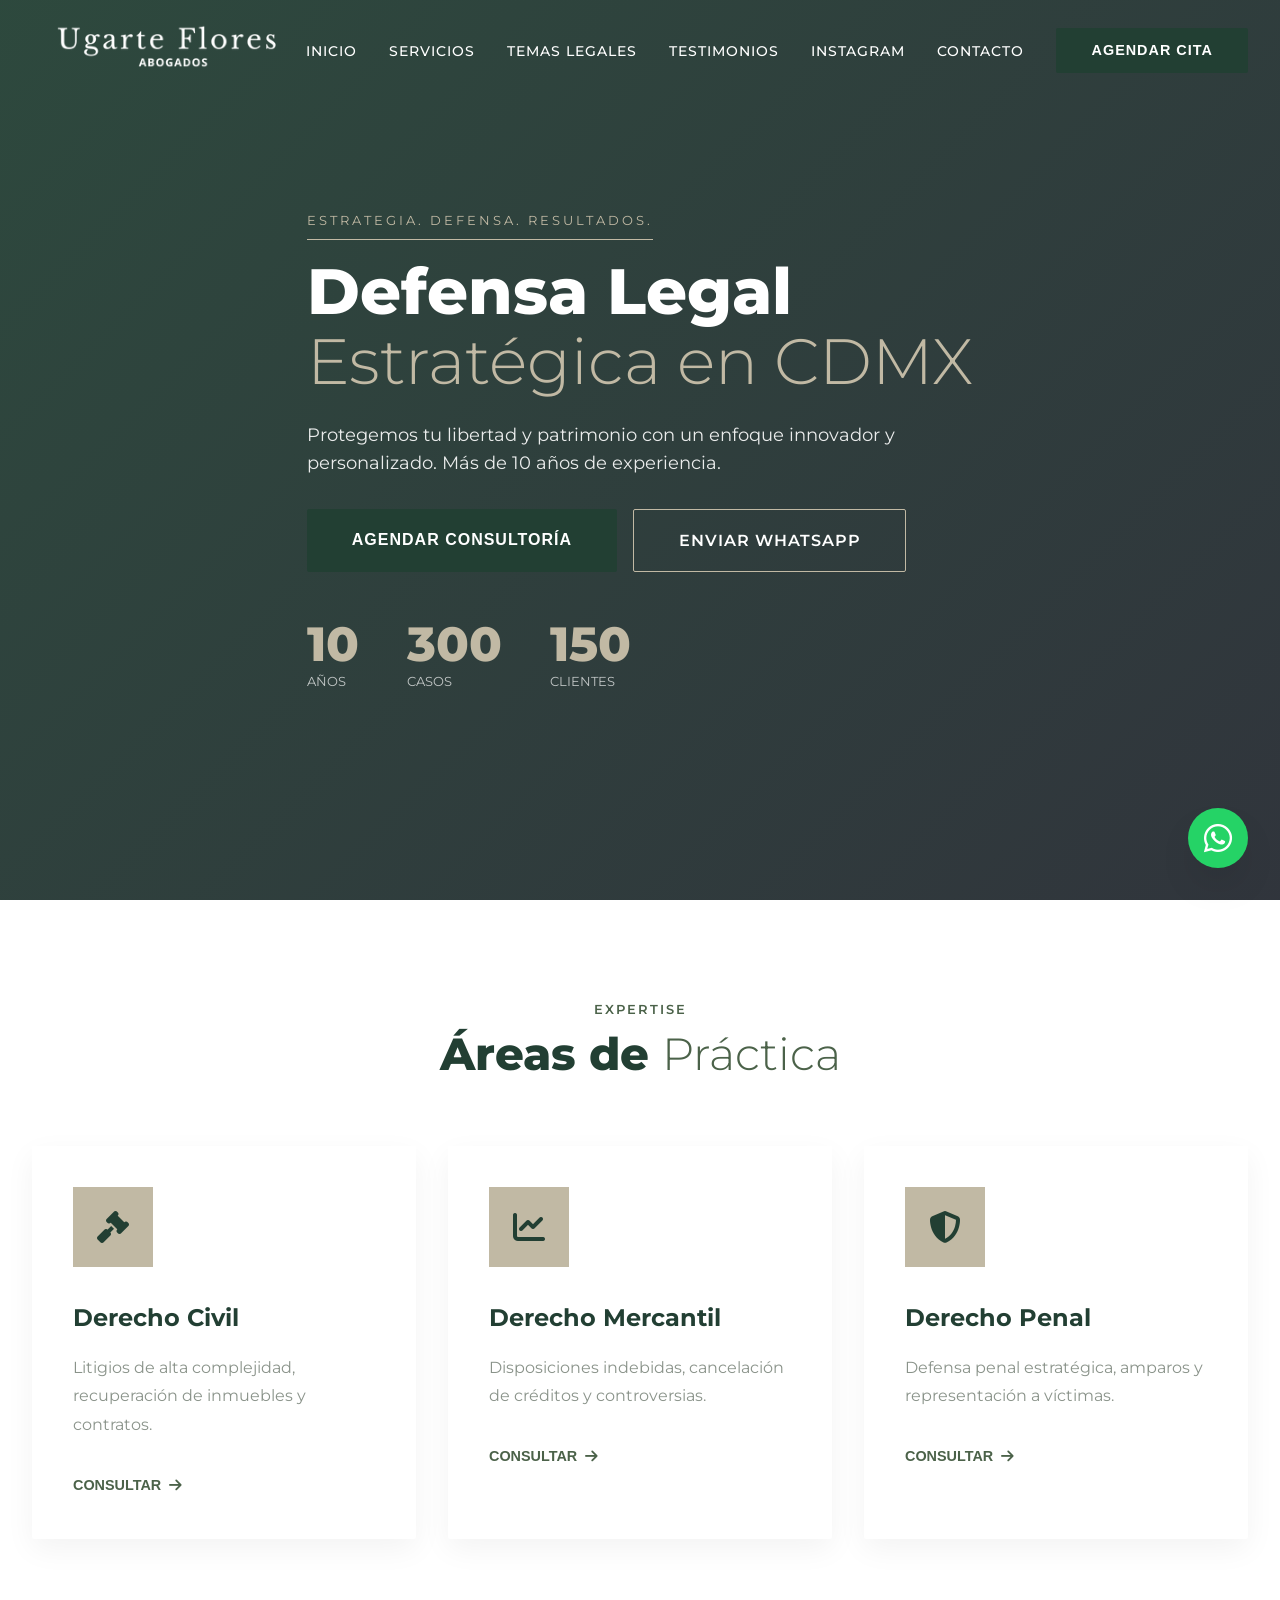
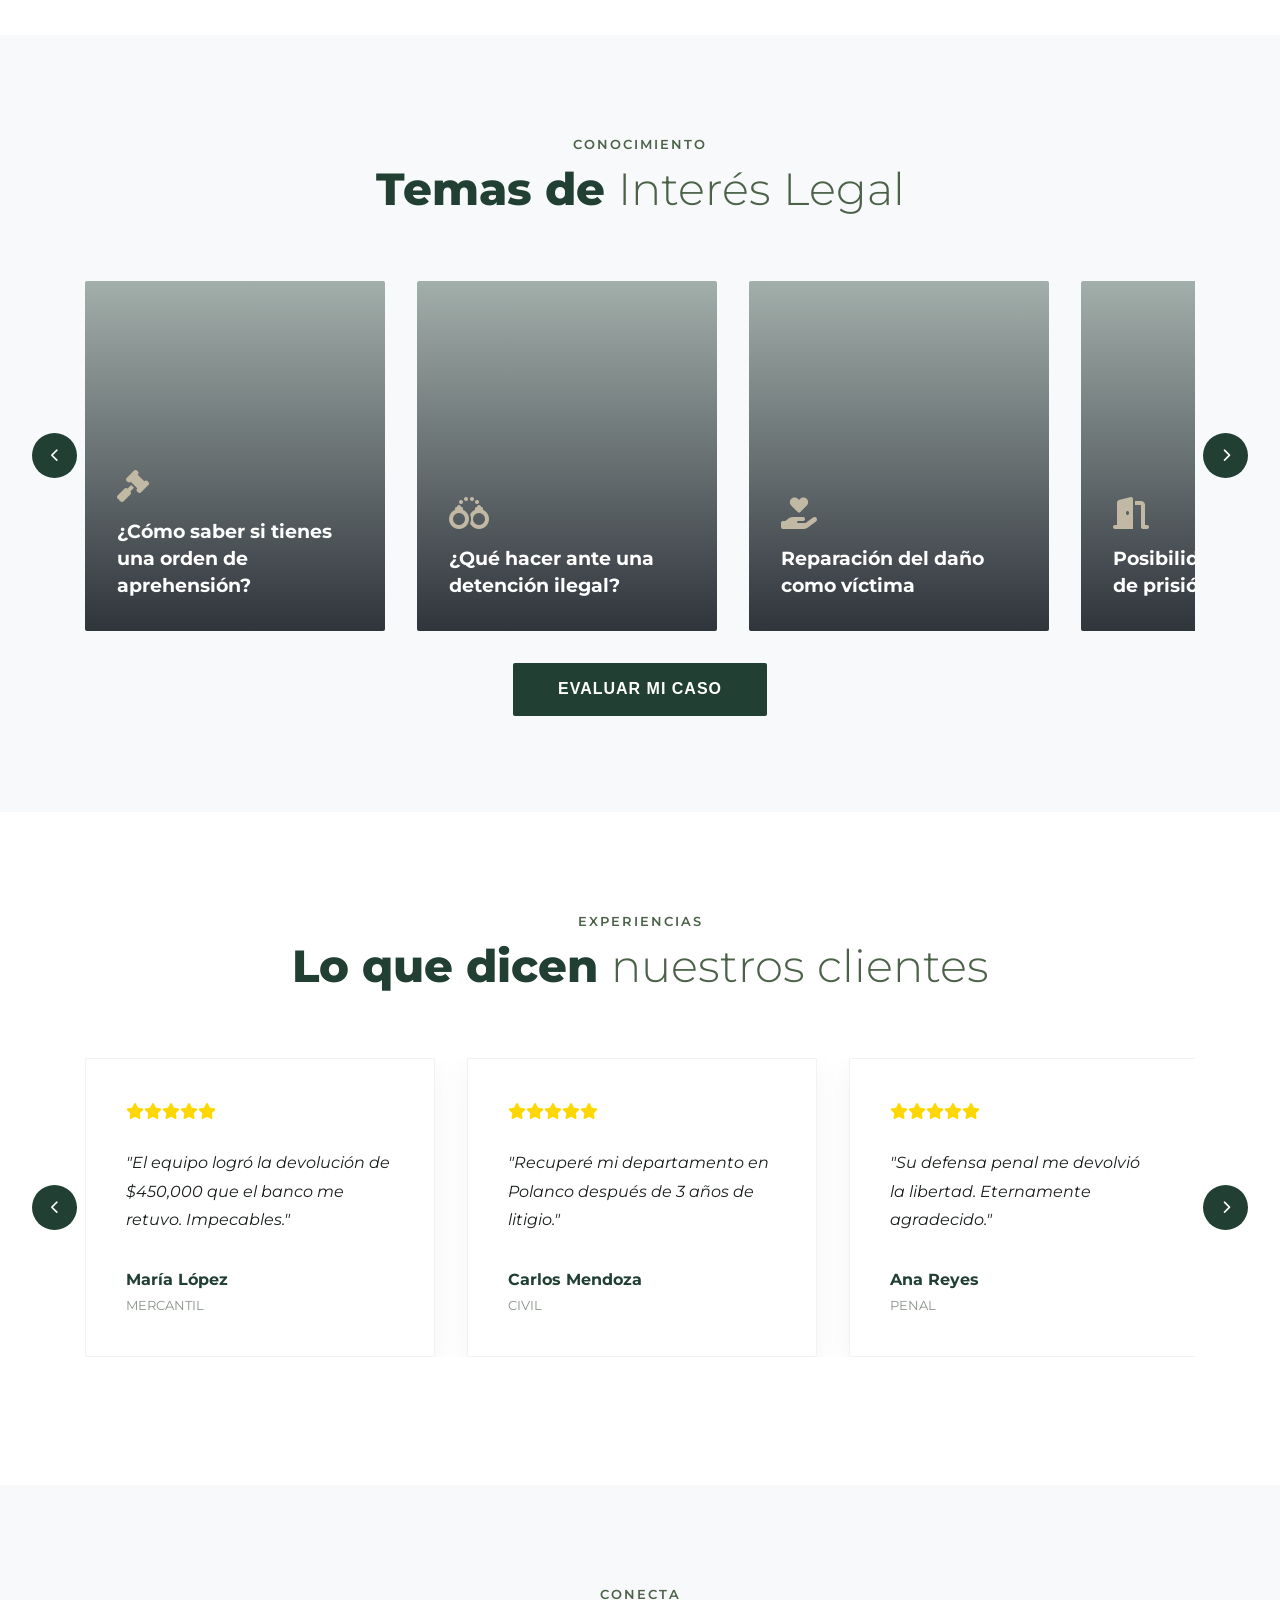
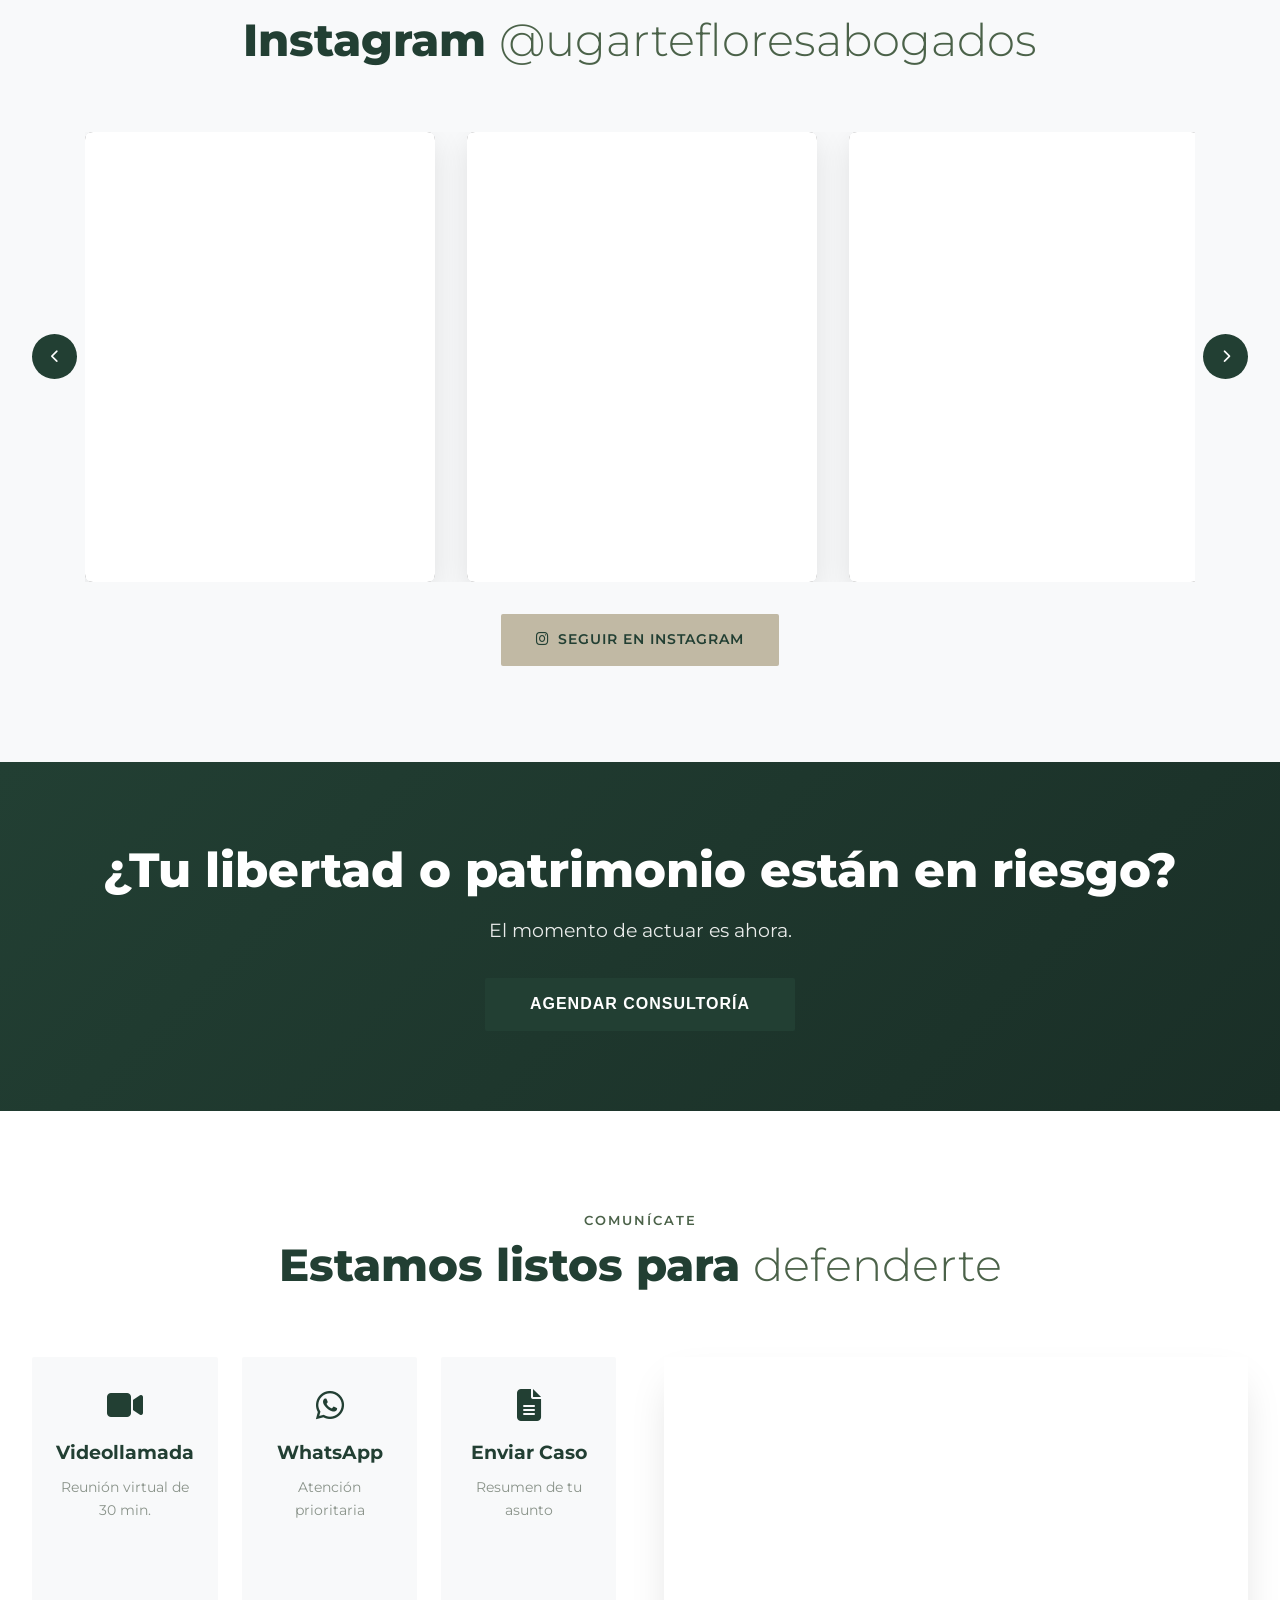
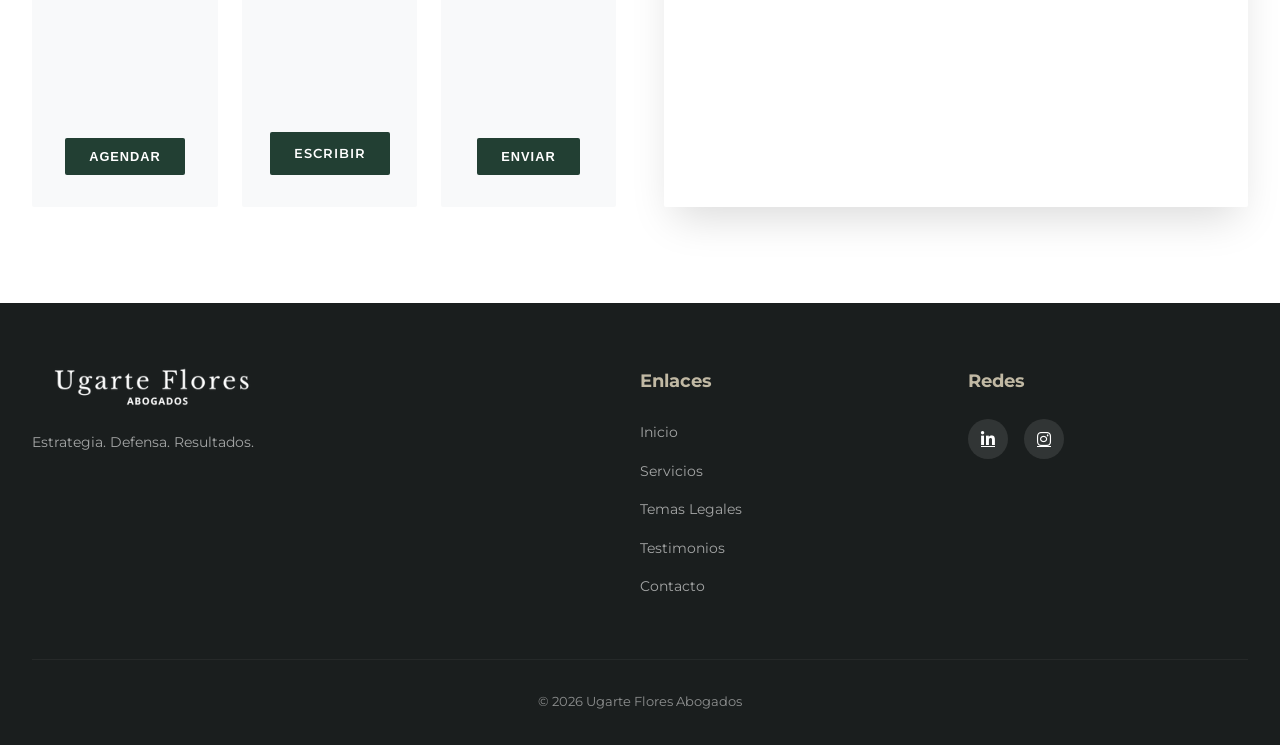
==== commit a86b4500: "Correccion altura post instagram" ====
--- a/index.html
+++ b/index.html
@@ -11,6 +11,22 @@
 
     <!-- Hojas de Estilo -->
     <link rel="stylesheet" href="styles.css" />
+
+    <!-- === METADATOS === -->
+  <meta property="og:title" content="Ugarte Flores Abogados - Protegemos tu libertad y patrimonio.">
+  <meta property="og:description" content="Defensa penal estratégica, litigio civil y mercantil.">
+  <meta property="og:image" content="https://ugartefloresabogados.vercel.app/img/favicon.png">
+  <meta property="og:image:type" content="image/jpeg" />
+  <meta property="og:image:width" content="1200">
+  <meta property="og:image:height" content="630">
+  <meta property="og:url" content="https://ugartefloresabogados.vercel.app">
+  <meta property="og:type" content="website">
+  <meta property="og:locale" content="es_MX">
+  <meta property="og:site_name" content="Ugarte Flores Abogados">
+  <meta name="twitter:card" content="summary_large_image">
+  <meta name="twitter:title" content="Ugarte Flores Abogados - Protegemos tu libertad y patrimonio.">
+  <meta name="twitter:description" content="Defensa penal estratégica, litigio civil y mercantil.">
+  <meta name="twitter:image" content="https://ugartefloresabogados.vercel.app/img/favicon.png">
 
     <!-- === FAVICON === -->
     <link rel="icon" type="image/png" sizes="32x32" href="img/favicon.png" />
@@ -92,21 +108,21 @@
         <div class="container hero-content">
           <span class="hero-badge">Estrategia. Defensa. Resultados.</span>
           <h1 class="hero-title">
-            Defensa Legal <span>Estratégica y de Élite</span>
+            Defensa Legal <span>Estratégica en CDMX</span>
           </h1>
           <p class="hero-subtitle">
             Protegemos tu libertad y patrimonio con un enfoque innovador y
-            personalizado. Más de 15 años de experiencia.
+            personalizado. Más de 10 años de experiencia.
           </p>
           <div class="hero-buttons">
             <button class="btn btn-primary btn-large" id="btnAgendarHero">
-              Agendar Estrategia
+              Agendar Consultoría
             </button>
             <a
               href="https://wa.me/525512345678?text=Hola%2C%20requiero%20una%20consulta%20legal%20urgente."
               class="btn btn-outline btn-large"
               target="_blank"
-              >WhatsApp</a
+              >Enviar WhatsApp</a
             >
           </div>
           <div class="hero-stats">
@@ -306,7 +322,7 @@
               <div class="contact-card">
                 <i class="fas fa-video contact-icon"></i>
                 <h3>Videollamada</h3>
-                <p>Reunión virtual de 20 min</p>
+                <p>Reunión virtual de 30 min.</p>
                 <button
                   class="btn btn-primary btn-small"
                   id="btnAgendarContacto"
--- a/styles.css
+++ b/styles.css
@@ -125,7 +125,7 @@
     filter: none;
 }
 
-/* ===== MENÚ HAMBURGUESA - CORREGIDO ===== */
+/* Botón hamburguesa */
 .menu-toggle {
     display: none;
     background: none;
@@ -135,7 +135,7 @@
     z-index: 1002;
     padding: 0.5rem;
     transition: var(--transition);
-    color: var(--black);
+    color: var(--white);
 }
 
 .header.scrolled .menu-toggle {
@@ -144,8 +144,7 @@
 
 /* Cuando el menú está abierto, el ícono debe ser oscuro para verse sobre fondo blanco */
 .menu-toggle.active {
-    color: var(--black) !important;
-    z-index:99999 !important;
+    color: var(--primary) !important;
 }
 
 .nav-menu {
@@ -212,7 +211,7 @@
     align-items: center;
 }
 
-/* ===== RESPONSIVE MENÚ - CORREGIDO ===== */
+/* Responsive menú */
 @media (max-width: 992px) {
     .nav-list {
         gap: 1rem;
@@ -278,19 +277,6 @@
         width: 100%;
         justify-content: center;
     }
-    
-    /* Overlay oscuro detrás del menú */
-    .nav-menu.active ~ .menu-overlay {
-        content: '';
-        position: fixed;
-        top: 0;
-        left: 0;
-        width: 100%;
-        height: 100%;
-        background: rgba(0,0,0,0.5);
-        z-index: 1000;
-        pointer-events: none;
-    }
 }
 
 @media (max-width: 480px) {
@@ -448,6 +434,7 @@
     opacity: 0.7;
 }
 
+/* ===== RESPONSIVE HERO - CONTADORES EN FILA ===== */
 @media (max-width: 768px) {
     .hero {
         min-height: auto;
@@ -471,13 +458,26 @@
         width: 100%;
     }
     
+    /* CONTADORES EN FILA - CORREGIDO */
     .hero-stats {
-        gap: 1.5rem;
+        display: flex;
+        flex-direction: row;
         justify-content: space-between;
+        gap: 0.5rem;
+        width: 100%;
+    }
+    
+    .stat-item {
+        text-align: center;
+        flex: 1;
     }
     
     .stat-number {
         font-size: 2rem;
+    }
+    
+    .stat-label {
+        font-size: 0.7rem;
     }
 }
 
@@ -487,8 +487,15 @@
     }
     
     .hero-stats {
-        flex-direction: column;
-        gap: 1rem;
+        gap: 0.25rem;
+    }
+    
+    .stat-number {
+        font-size: 1.8rem;
+    }
+    
+    .stat-label {
+        font-size: 0.65rem;
     }
 }
 
@@ -884,58 +891,33 @@
 
 /* Tarjetas de Instagram */
 .instagram-post {
-    min-width: 280px;
-    width: 280px;
-    height: 280px;
-    position: relative;
-    border-radius: 2px;
+    min-width: 350px;
+    width: 350px;
+    background: #FFF;
     overflow: hidden;
-    cursor: pointer;
+    border-radius: 8px;
+    box-shadow: 0 10px 30px rgba(0,0,0,0.1);
     flex-shrink: 0;
 }
 
-.instagram-post img {
-    width: 100%;
-    height: 100%;
-    object-fit: cover;
-    transition: var(--transition);
-}
-
-.post-overlay {
-    position: absolute;
-    top: 0;
-    left: 0;
-    width: 100%;
-    height: 100%;
-    background: linear-gradient(135deg, rgba(34,63,51,0.9), rgba(26,31,39,0.9));
-    display: flex;
-    flex-direction: column;
-    align-items: center;
-    justify-content: center;
-    color: white;
-    opacity: 0;
-    transition: var(--transition);
-}
-
-.post-overlay i {
-    font-size: 2rem;
-    color: var(--secondary);
-    margin-bottom: 0.5rem;
-}
-
-.instagram-post:hover .post-overlay {
-    opacity: 1;
-}
-
-.instagram-post:hover img {
-    transform: scale(1.1);
+.instagram-post .instagram-media {
+    width: 100% !important;
+    min-width: 100% !important;
+    max-width: 100% !important;
+    height: auto !important;
+    min-height: 450px !important;
+    margin: 0 !important;
+    box-sizing: border-box !important;
 }
 
 @media (max-width: 768px) {
     .instagram-post {
-        min-width: 220px;
-        width: 220px;
-        height: 220px;
+        min-width: 300px;
+        width: 300px;
+    }
+    
+    .instagram-post .instagram-media {
+        min-height: 400px !important;
     }
 }
 
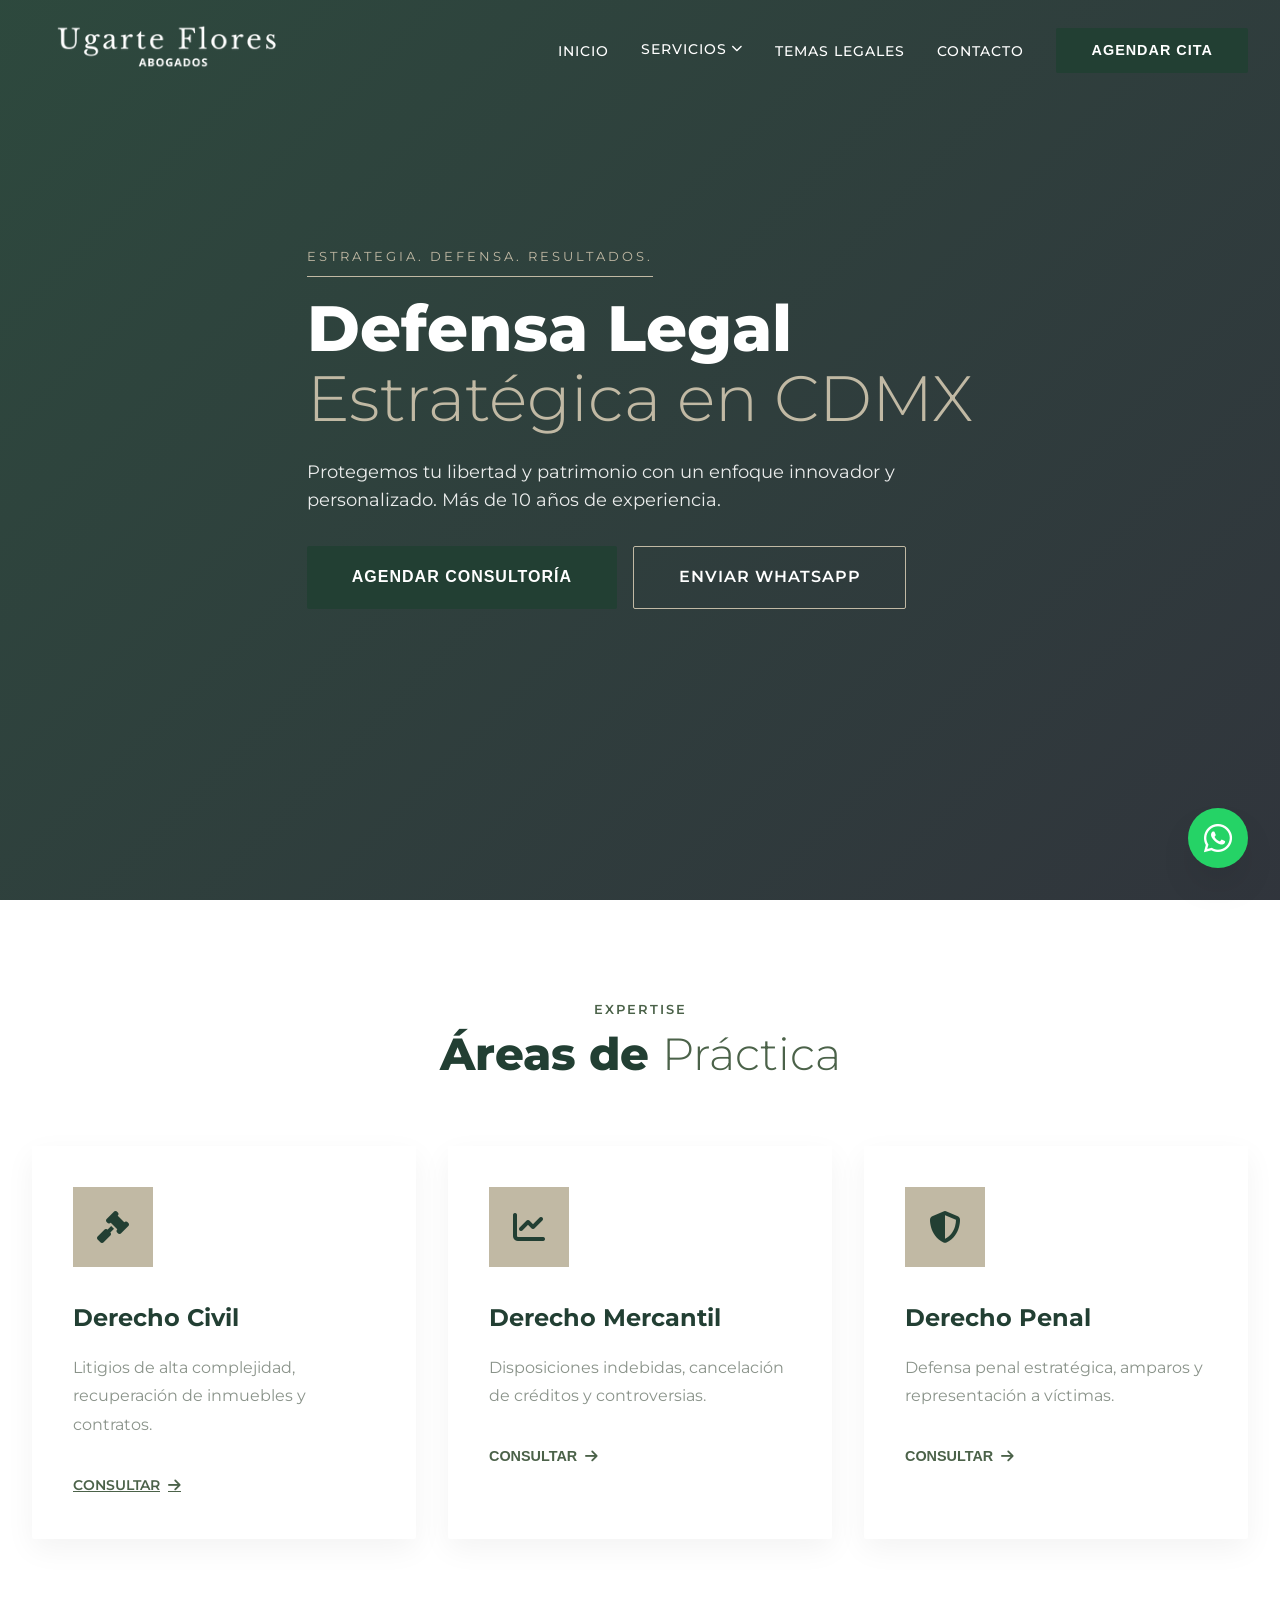
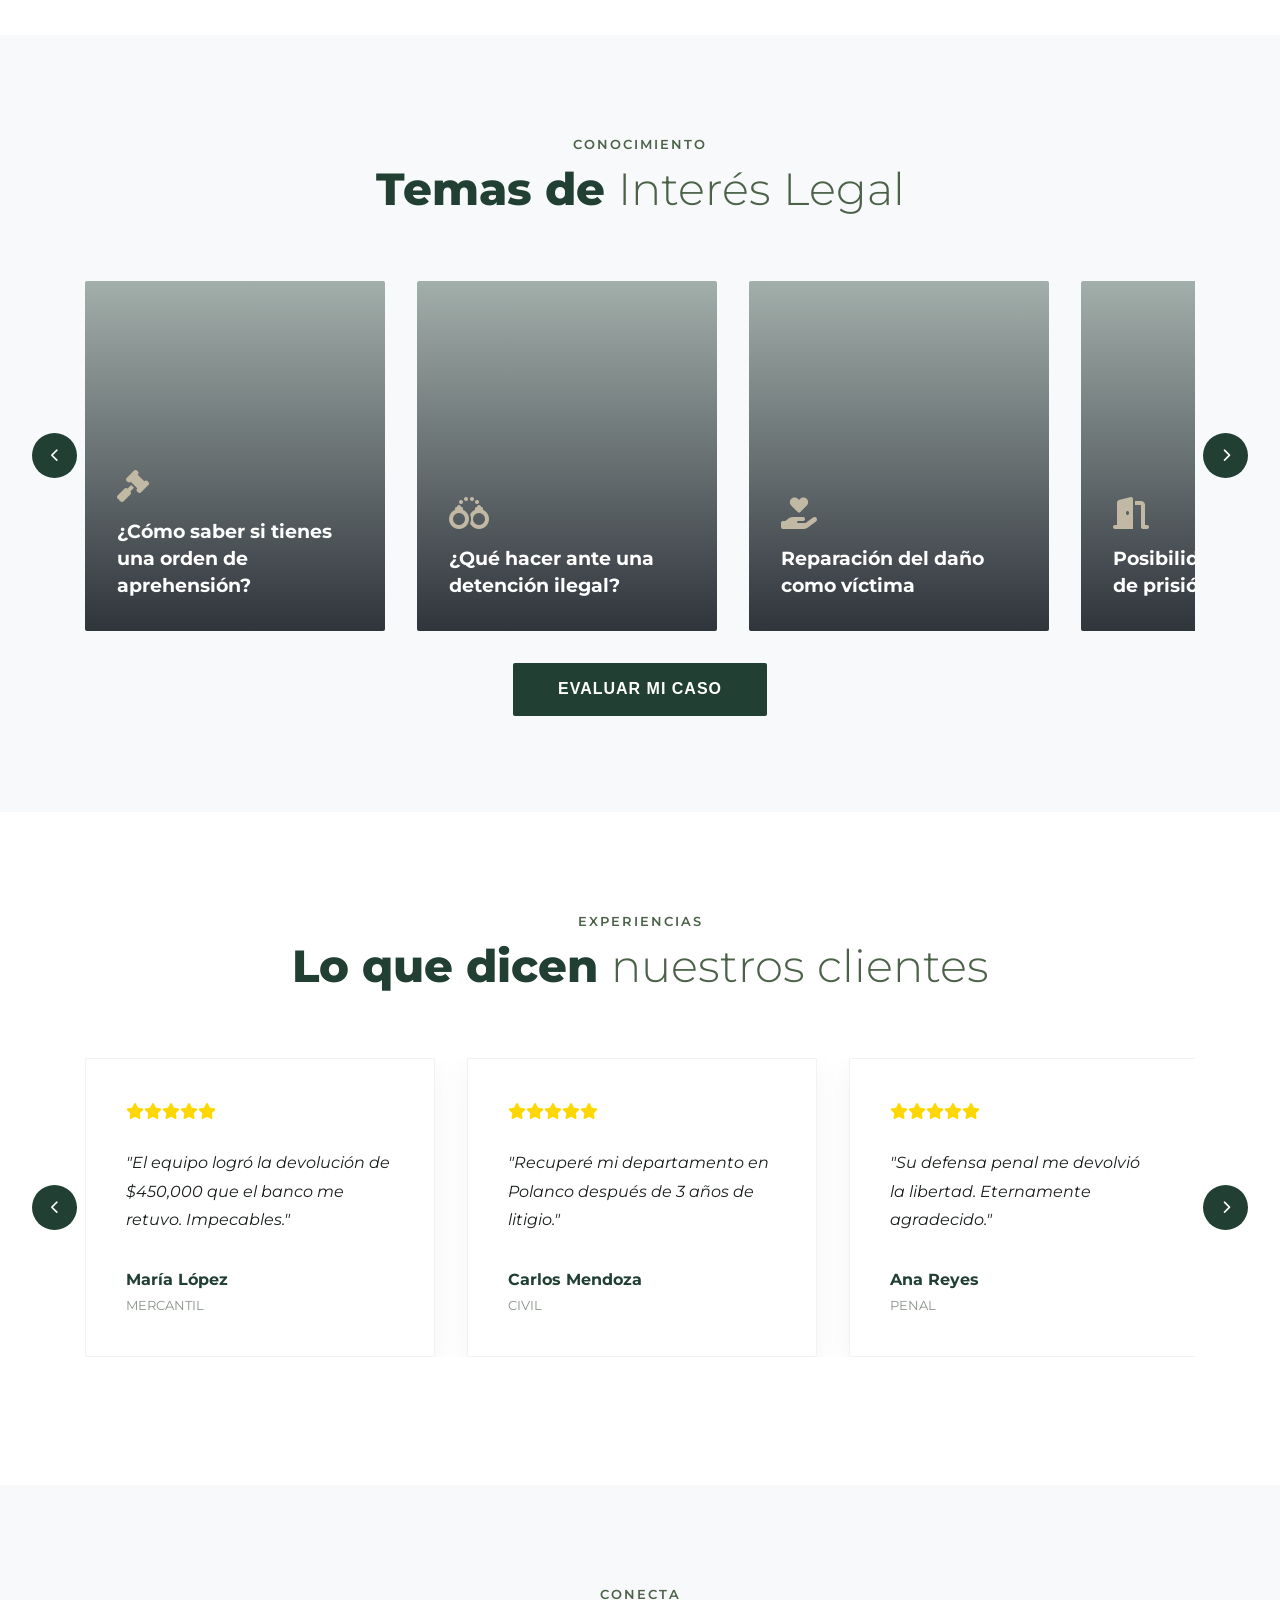
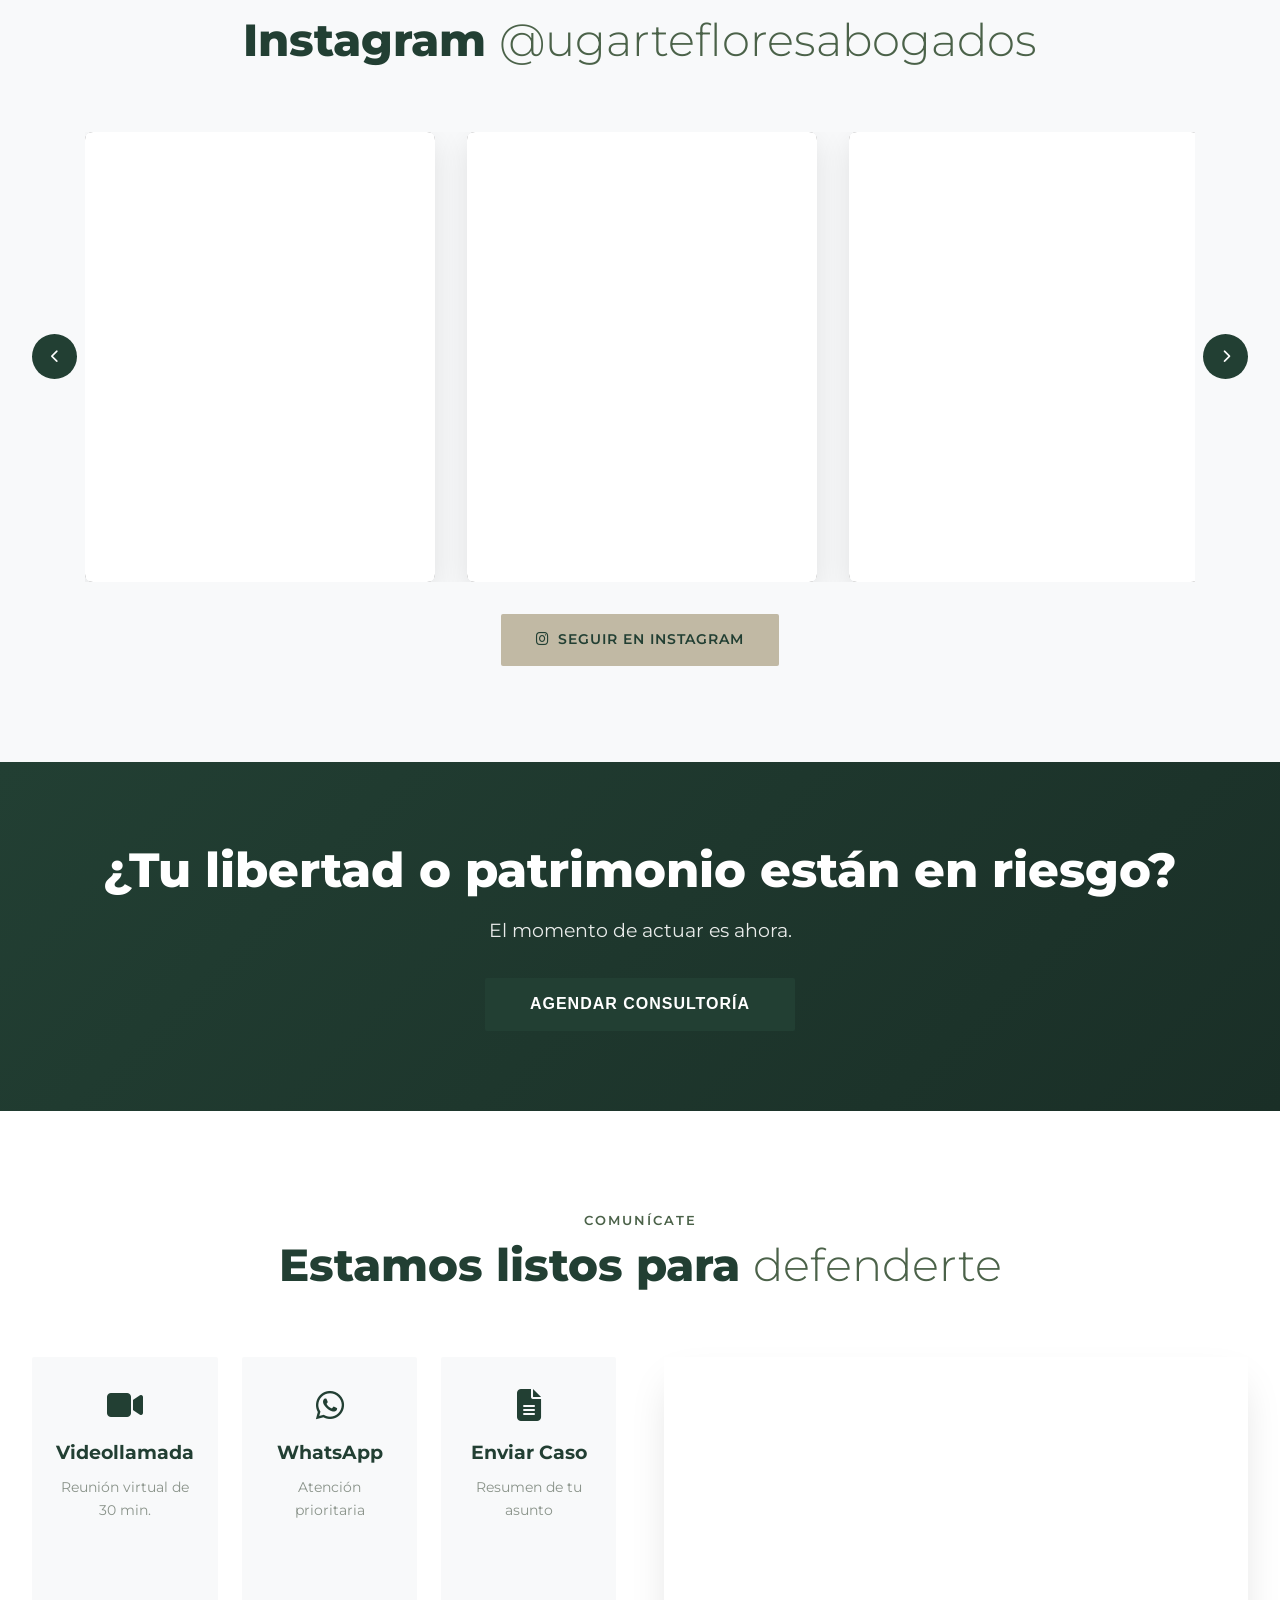
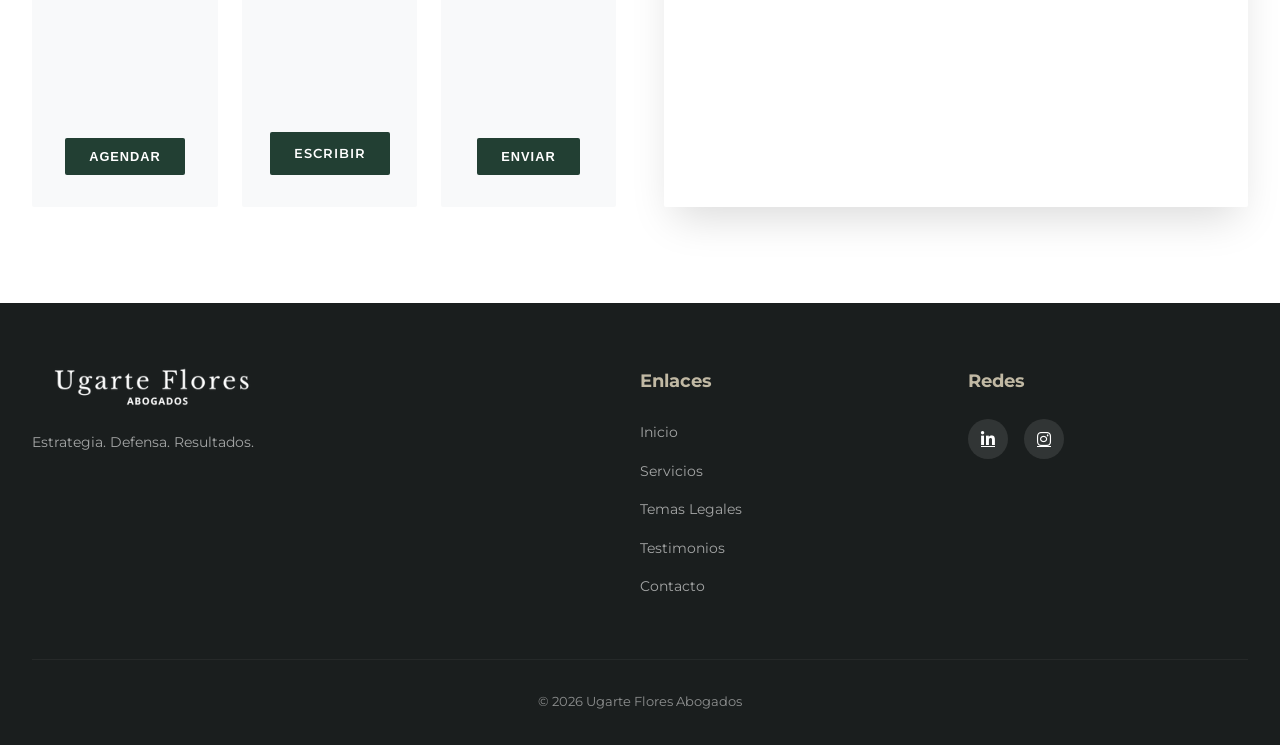
==== commit f1e9a0f9: "cambios mar" ====
--- a/index.html
+++ b/index.html
@@ -10,7 +10,7 @@
     />
 
     <!-- Hojas de Estilo -->
-    <link rel="stylesheet" href="styles.css" />
+    <link rel="stylesheet" href="css/styles.css" />
 
     <!-- === METADATOS === -->
   <meta property="og:title" content="Ugarte Flores Abogados - Protegemos tu libertad y patrimonio.">
@@ -83,21 +83,28 @@
         </button>
 
         <!-- Menú de navegación -->
-        <nav class="nav-menu" id="navMenu">
-          <ul class="nav-list">
-            <li><a href="#inicio" class="nav-link">Inicio</a></li>
-            <li><a href="#servicios" class="nav-link">Servicios</a></li>
-            <li><a href="#temas-legales" class="nav-link">Temas Legales</a></li>
-            <li><a href="#testimonios" class="nav-link">Testimonios</a></li>
-            <li><a href="#instagram" class="nav-link">Instagram</a></li>
-            <li><a href="#contacto" class="nav-link">Contacto</a></li>
-          </ul>
-          <div class="nav-actions">
-            <button class="btn btn-primary" id="btnAgendarHeader">
-              Agendar Cita
-            </button>
-          </div>
-        </nav>
+<nav class="nav-menu" id="navMenu">
+  <ul class="nav-list">
+    <li><a href="/#inicio" class="nav-link">Inicio</a></li>
+    <li class="dropdown">
+      <a href="/#servicios" class="nav-link dropdown-toggle">
+        Servicios <i class="fas fa-chevron-down dropdown-arrow"></i>
+      </a>
+      <ul class="dropdown-menu">
+        <li><a href="/derecho-civil.html" class="dropdown-item">Derecho Civil</a></li>
+        <li><a href="/derecho-mercantil.html" class="dropdown-item">Derecho Mercantil</a></li>
+        <li><a href="/derecnavho-penal.html" class="dropdown-item">Derecho Penal</a></li>
+      </ul>
+    </li>
+    <li><a href="/#temas-legales" class="nav-link">Temas Legales</a></li>
+    <li><a href="/contacto.html" class="nav-link">Contacto</a></li>
+  </ul>
+  <div class="nav-actions">
+    <button class="btn btn-primary" id="btnAgendarHeader">
+      Agendar Cita
+    </button>
+  </div>
+</nav>
       </div>
     </header>
 
@@ -125,7 +132,7 @@
               >Enviar WhatsApp</a
             >
           </div>
-          <div class="hero-stats">
+          <!-- <div class="hero-stats">
             <div class="stat-item">
               <span class="stat-number" id="statYears">0</span>
               <span class="stat-label">Años</span>
@@ -139,7 +146,7 @@
               <span class="stat-label">Clientes</span>
             </div>
           </div>
-        </div>
+        </div> -->
       </section>
 
       <!-- SERVICIOS -->
@@ -157,9 +164,9 @@
                 Litigios de alta complejidad, recuperación de inmuebles y
                 contratos.
               </p>
-              <button class="service-link" onclick="openCalendly()">
-                Consultar <i class="fas fa-arrow-right"></i>
-              </button>
+              <a href="derecho-civil.html" class="service-link">
+  Consultar <i class="fas fa-arrow-right"></i>
+</a>
             </div>
             <div class="service-card">
               <div class="service-icon"><i class="fas fa-chart-line"></i></div>
@@ -446,6 +453,6 @@
       async
     ></script>
     <script src="https://unpkg.com/aos@2.3.1/dist/aos.js"></script>
-    <script src="script.js"></script>
+    <script src="js/script.js"></script>
   </body>
 </html>
--- a/css/styles.css
+++ b/css/styles.css
@@ -0,0 +1,1384 @@
+/* ===== VARIABLES ===== */
+:root {
+    --primary: #223F33;
+    --primary-dark: #1A2F27;
+    --secondary: #C1B9A4;
+    --accent: #4B6249;
+    --neutral: #8A938A;
+    --white: #FFFFFF;
+    --offwhite: #F8F9FA;
+    --black: #1A1E1E;
+    --shadow: 0 20px 40px -10px rgba(0,0,0,0.15);
+    --transition: all 0.3s ease;
+}
+
+/* ===== RESET ===== */
+* {
+    margin: 0;
+    padding: 0;
+    box-sizing: border-box;
+}
+
+html {
+    scroll-behavior: smooth;
+    font-size: 16px;
+}
+
+body {
+    font-family: 'Montserrat', sans-serif;
+    color: var(--black);
+    line-height: 1.6;
+    overflow-x: hidden;
+}
+
+body.no-scroll {
+    overflow: hidden;
+}
+
+.container {
+    max-width: 1280px;
+    margin: 0 auto;
+    padding: 0 2rem;
+}
+
+@media (max-width: 768px) {
+    .container {
+        padding: 0 1.5rem;
+    }
+}
+
+@media (max-width: 480px) {
+    .container {
+        padding: 0 1rem;
+    }
+}
+
+/* ===== PRELOADER ===== */
+.loader {
+    position: fixed;
+    top: 0;
+    left: 0;
+    width: 100%;
+    height: 100%;
+    background: var(--primary);
+    display: flex;
+    align-items: center;
+    justify-content: center;
+    z-index: 9999;
+    transition: opacity 0.5s ease, visibility 0.5s ease;
+}
+
+.loader.hidden {
+    opacity: 0;
+    visibility: hidden;
+    pointer-events: none;
+}
+
+.loader-spinner {
+    width: 60px;
+    height: 60px;
+    border: 3px solid transparent;
+    border-top-color: var(--secondary);
+    border-right-color: var(--secondary);
+    border-radius: 50%;
+    animation: spin 0.8s linear infinite;
+}
+
+@keyframes spin {
+    to { transform: rotate(360deg); }
+}
+
+/* ===== HEADER ===== */
+.header {
+    position: fixed;
+    top: 0;
+    left: 0;
+    width: 100%;
+    background: transparent;
+    z-index: 1000;
+    padding: 1.5rem 0;
+    transition: var(--transition);
+}
+
+.header.scrolled {
+    background: var(--white);
+    box-shadow: 0 5px 20px rgba(0,0,0,0.1);
+    padding: 1rem 0;
+}
+
+.header-container {
+    display: flex;
+    justify-content: space-between;
+    align-items: center;
+    position: relative;
+}
+
+.logo img {
+    height: 45px;
+    filter: brightness(0) invert(1);
+    transition: var(--transition);
+    position: relative;
+    z-index: 1002;
+}
+
+.header.scrolled .logo img {
+    filter: none;
+}
+
+/* Botón hamburguesa */
+.menu-toggle {
+    display: none;
+    background: none;
+    border: none;
+    font-size: 1.8rem;
+    cursor: pointer;
+    z-index: 1002;
+    padding: 0.5rem;
+    transition: var(--transition);
+    color: var(--white);
+}
+
+.header.scrolled .menu-toggle {
+    color: var(--primary);
+}
+
+/* Cuando el menú está abierto, el ícono debe ser oscuro para verse sobre fondo blanco */
+.menu-toggle.active {
+    color: var(--primary) !important;
+}
+
+.nav-menu {
+    display: flex;
+    align-items: center;
+    gap: 2rem;
+    transition: var(--transition);
+}
+
+.nav-list {
+    display: flex;
+    gap: 2rem;
+    list-style: none;
+}
+
+.nav-link {
+    color: var(--white);
+    text-decoration: none;
+    font-weight: 500;
+    font-size: 0.9rem;
+    text-transform: uppercase;
+    letter-spacing: 1px;
+    transition: var(--transition);
+    position: relative;
+    white-space: nowrap;
+}
+
+.nav-link::after {
+    content: '';
+    position: absolute;
+    bottom: -5px;
+    left: 0;
+    width: 0;
+    height: 2px;
+    background: var(--secondary);
+    transition: var(--transition);
+}
+
+.nav-link:hover::after,
+.nav-link.active::after {
+    width: 100%;
+}
+
+.nav-link:hover,
+.nav-link.active {
+    color: var(--secondary);
+}
+
+.header.scrolled .nav-link {
+    color: var(--primary);
+}
+
+.header.scrolled .nav-link:hover,
+.header.scrolled .nav-link.active {
+    color: var(--accent);
+}
+
+.header.scrolled .nav-link::after {
+    background: var(--accent);
+}
+
+.nav-actions {
+    display: flex;
+    align-items: center;
+}
+
+/* Responsive menú */
+@media (max-width: 992px) {
+    .nav-list {
+        gap: 1rem;
+    }
+    
+    .nav-link {
+        font-size: 0.8rem;
+    }
+}
+
+@media (max-width: 768px) {
+    .menu-toggle {
+        display: block;
+    }
+    
+    .nav-menu {
+        position: fixed;
+        top: 0;
+        right: -100%;
+        width: 85%;
+        max-width: 350px;
+        height: 100vh;
+        background: var(--white);
+        flex-direction: column;
+        justify-content: flex-start;
+        align-items: flex-start;
+        padding: 6rem 2rem 2rem;
+        transition: right 0.3s ease;
+        box-shadow: -5px 0 20px rgba(0,0,0,0.1);
+        z-index: 1001;
+        gap: 2rem;
+    }
+    
+    .nav-menu.active {
+        right: 0;
+    }
+    
+    .nav-list {
+        flex-direction: column;
+        width: 100%;
+        gap: 1.5rem;
+    }
+    
+    .nav-link {
+        color: var(--primary);
+        font-size: 1.1rem;
+        white-space: normal;
+        display: block;
+        width: 100%;
+        padding: 0.5rem 0;
+    }
+    
+    .nav-link::after {
+        background: var(--accent);
+    }
+    
+    .nav-actions {
+        width: 100%;
+        margin-top: 1rem;
+    }
+    
+    .nav-actions .btn {
+        width: 100%;
+        justify-content: center;
+    }
+}
+
+@media (max-width: 480px) {
+    .nav-menu {
+        width: 100%;
+        max-width: none;
+    }
+}
+
+/* ===== WHATSAPP FLOATING ===== */
+.whatsapp-float {
+    position: fixed;
+    bottom: 2rem;
+    right: 2rem;
+    background: #25D366;
+    color: white;
+    width: 60px;
+    height: 60px;
+    border-radius: 50%;
+    display: flex;
+    align-items: center;
+    justify-content: center;
+    font-size: 2rem;
+    box-shadow: var(--shadow);
+    z-index: 99;
+    text-decoration: none;
+    transition: var(--transition);
+}
+
+.whatsapp-float span {
+    position: absolute;
+    right: 70px;
+    background: var(--primary);
+    color: white;
+    padding: 0.5rem 1rem;
+    border-radius: 4px;
+    font-size: 0.8rem;
+    white-space: nowrap;
+    opacity: 0;
+    visibility: hidden;
+    transition: var(--transition);
+}
+
+.whatsapp-float:hover {
+    transform: scale(1.1);
+}
+
+.whatsapp-float:hover span {
+    opacity: 1;
+    visibility: visible;
+    right: 80px;
+}
+
+@media (max-width: 768px) {
+    .whatsapp-float {
+        width: 50px;
+        height: 50px;
+        font-size: 1.5rem;
+        bottom: 1.5rem;
+        right: 1.5rem;
+    }
+    
+    .whatsapp-float span {
+        display: none;
+    }
+}
+
+/* ===== HERO ===== */
+.hero {
+    min-height: 100vh;
+    background-image: url('https://images.unsplash.com/photo-1589829545856-d10d557cf95f?auto=format&fit=crop&w=1920&q=80');
+    background-size: cover;
+    background-position: center;
+    position: relative;
+    display: flex;
+    align-items: center;
+    color: var(--white);
+}
+
+.hero-overlay {
+    position: absolute;
+    top: 0;
+    left: 0;
+    width: 100%;
+    height: 100%;
+    background: linear-gradient(135deg, rgba(34,63,51,0.95), rgba(26,31,39,0.9));
+    z-index: 1;
+}
+
+.hero-content {
+    position: relative;
+    z-index: 2;
+    max-width: 800px;
+}
+
+.hero-badge {
+    display: inline-block;
+    font-size: 0.8rem;
+    text-transform: uppercase;
+    letter-spacing: 3px;
+    color: var(--secondary);
+    margin-bottom: 1rem;
+    border-bottom: 1px solid var(--secondary);
+    padding-bottom: 0.5rem;
+}
+
+.hero-title {
+    font-size: 4rem;
+    font-weight: 800;
+    line-height: 1.1;
+    margin-bottom: 1.5rem;
+}
+
+.hero-title span {
+    color: var(--secondary);
+    font-weight: 300;
+    display: block;
+}
+
+.hero-subtitle {
+    font-size: 1.1rem;
+    margin-bottom: 2rem;
+    max-width: 600px;
+    opacity: 0.9;
+}
+
+.hero-buttons {
+    display: flex;
+    gap: 1rem;
+    margin-bottom: 3rem;
+    flex-wrap: wrap;
+}
+
+.hero-stats {
+    display: flex;
+    gap: 3rem;
+    flex-wrap: wrap;
+}
+
+.stat-item {
+    text-align: left;
+}
+
+.stat-number {
+    display: block;
+    font-size: 3rem;
+    font-weight: 800;
+    color: var(--secondary);
+    line-height: 1;
+}
+
+.stat-label {
+    font-size: 0.8rem;
+    text-transform: uppercase;
+    opacity: 0.7;
+}
+
+/* ===== RESPONSIVE HERO - CONTADORES EN FILA ===== */
+@media (max-width: 768px) {
+    .hero {
+        min-height: auto;
+        padding: 8rem 0 4rem;
+    }
+    
+    .hero-title {
+        font-size: 2.5rem;
+    }
+    
+    .hero-subtitle {
+        font-size: 1rem;
+    }
+    
+    .hero-buttons {
+        flex-direction: column;
+        width: 100%;
+    }
+    
+    .hero-buttons .btn {
+        width: 100%;
+    }
+    
+    /* CONTADORES EN FILA - CORREGIDO */
+    .hero-stats {
+        display: flex;
+        flex-direction: row;
+        justify-content: space-between;
+        gap: 0.5rem;
+        width: 100%;
+    }
+    
+    .stat-item {
+        text-align: center;
+        flex: 1;
+    }
+    
+    .stat-number {
+        font-size: 2rem;
+    }
+    
+    .stat-label {
+        font-size: 0.7rem;
+    }
+}
+
+@media (max-width: 480px) {
+    .hero-title {
+        font-size: 2rem;
+    }
+    
+    .hero-stats {
+        gap: 0.25rem;
+    }
+    
+    .stat-number {
+        font-size: 1.8rem;
+    }
+    
+    .stat-label {
+        font-size: 0.65rem;
+    }
+}
+
+/* ===== BUTTONS ===== */
+.btn {
+    display: inline-flex;
+    align-items: center;
+    justify-content: center;
+    gap: 0.5rem;
+    padding: 0.9rem 2.2rem;
+    border: none;
+    border-radius: 2px;
+    font-weight: 600;
+    font-size: 0.9rem;
+    cursor: pointer;
+    transition: var(--transition);
+    text-decoration: none;
+    text-transform: uppercase;
+    letter-spacing: 1px;
+    white-space: nowrap;
+}
+
+.btn-primary {
+    background: var(--primary);
+    color: var(--white);
+}
+
+.btn-primary:hover {
+    background: var(--accent);
+    transform: translateY(-2px);
+    box-shadow: var(--shadow);
+}
+
+.btn-outline {
+    background: transparent;
+    color: var(--white);
+    border: 1px solid var(--secondary);
+}
+
+.btn-outline:hover {
+    background: var(--secondary);
+    color: var(--primary);
+}
+
+.btn-large {
+    padding: 1.1rem 2.8rem;
+    font-size: 1rem;
+}
+
+.btn-small {
+    padding: 0.7rem 1.5rem;
+    font-size: 0.8rem;
+}
+
+.btn-secondary {
+    background: var(--secondary);
+    color: var(--primary);
+}
+
+.btn-secondary:hover {
+    background: var(--neutral);
+    color: var(--white);
+}
+
+@media (max-width: 768px) {
+    .btn {
+        padding: 0.8rem 1.5rem;
+        font-size: 0.85rem;
+    }
+    
+    .btn-large {
+        padding: 1rem 2rem;
+        font-size: 0.9rem;
+    }
+}
+
+/* ===== SECTION HEADER ===== */
+.section-header {
+    text-align: center;
+    margin-bottom: 4rem;
+}
+
+.section-eyebrow {
+    display: inline-block;
+    font-size: 0.8rem;
+    font-weight: 600;
+    text-transform: uppercase;
+    letter-spacing: 2px;
+    color: var(--accent);
+    margin-bottom: 0.5rem;
+}
+
+.section-title {
+    font-size: 2.8rem;
+    color: var(--primary);
+    font-weight: 800;
+    line-height: 1.2;
+}
+
+.section-title span {
+    color: var(--accent);
+    font-weight: 300;
+}
+
+@media (max-width: 768px) {
+    .section-title {
+        font-size: 2rem;
+    }
+}
+
+@media (max-width: 480px) {
+    .section-title {
+        font-size: 1.8rem;
+    }
+}
+
+/* ===== SERVICES ===== */
+.services {
+    padding: 6rem 0;
+    background: var(--white);
+}
+
+.services-grid {
+    display: grid;
+    grid-template-columns: repeat(3, 1fr);
+    gap: 2rem;
+}
+
+.service-card {
+    background: var(--white);
+    padding: 2.5rem;
+    border-radius: 2px;
+    box-shadow: 0 10px 30px rgba(0,0,0,0.05);
+    transition: var(--transition);
+    border: 1px solid transparent;
+}
+
+.service-card:hover {
+    transform: translateY(-10px);
+    box-shadow: var(--shadow);
+    border-color: var(--secondary);
+}
+
+.service-icon {
+    width: 80px;
+    height: 80px;
+    background: var(--secondary);
+    display: flex;
+    align-items: center;
+    justify-content: center;
+    margin-bottom: 2rem;
+}
+
+.service-icon i {
+    font-size: 2rem;
+    color: var(--primary);
+}
+
+.service-card h3 {
+    font-size: 1.5rem;
+    color: var(--primary);
+    margin-bottom: 1rem;
+}
+
+.service-card p {
+    color: var(--neutral);
+    margin-bottom: 2rem;
+    line-height: 1.8;
+}
+
+.service-link {
+    background: none;
+    border: none;
+    color: var(--accent);
+    font-weight: 600;
+    display: inline-flex;
+    align-items: center;
+    gap: 0.5rem;
+    cursor: pointer;
+    font-size: 0.9rem;
+    text-transform: uppercase;
+    transition: var(--transition);
+}
+
+.service-link:hover {
+    color: var(--primary);
+    gap: 1rem;
+}
+
+@media (max-width: 1024px) {
+    .services-grid {
+        grid-template-columns: repeat(2, 1fr);
+    }
+}
+
+@media (max-width: 768px) {
+    .services {
+        padding: 4rem 0;
+    }
+    
+    .services-grid {
+        grid-template-columns: 1fr;
+        gap: 1.5rem;
+    }
+    
+    .service-card {
+        padding: 2rem;
+    }
+}
+
+/* ===== CARRUSELES ===== */
+.carousel-container {
+    position: relative;
+    display: flex;
+    align-items: center;
+    gap: 0.5rem;
+    margin: 2rem 0;
+}
+
+.carousel-viewport {
+    overflow: hidden;
+    flex: 1;
+}
+
+.carousel-track {
+    display: flex;
+    gap: 2rem;
+    transition: transform 0.5s ease;
+}
+
+.carousel-arrow {
+    width: 45px;
+    height: 45px;
+    background: var(--primary);
+    color: var(--white);
+    border: none;
+    border-radius: 50%;
+    cursor: pointer;
+    transition: var(--transition);
+    display: flex;
+    align-items: center;
+    justify-content: center;
+    flex-shrink: 0;
+    z-index: 10;
+}
+
+.carousel-arrow:hover:not(:disabled) {
+    background: var(--accent);
+    transform: scale(1.1);
+}
+
+.carousel-arrow:disabled {
+    opacity: 0.3;
+    cursor: not-allowed;
+}
+
+@media (max-width: 768px) {
+    .carousel-container {
+        gap: 0.25rem;
+    }
+    
+    .carousel-arrow {
+        width: 35px;
+        height: 35px;
+        font-size: 0.9rem;
+    }
+    
+    .carousel-track {
+        gap: 1rem;
+    }
+}
+
+/* Tarjetas de temas legales */
+.topic-card {
+    min-width: 300px;
+    width: 300px;
+    height: 350px;
+    background-size: cover;
+    background-position: center;
+    border-radius: 2px;
+    position: relative;
+    overflow: hidden;
+    cursor: pointer;
+    flex-shrink: 0;
+}
+
+.topic-card::before {
+    content: '';
+    position: absolute;
+    top: 0;
+    left: 0;
+    width: 100%;
+    height: 100%;
+    background: linear-gradient(180deg, rgba(34,63,51,0.4), rgba(26,31,39,0.9));
+    transition: var(--transition);
+}
+
+.topic-card:hover::before {
+    background: linear-gradient(180deg, rgba(34,63,51,0.6), rgba(26,31,39,0.95));
+}
+
+.topic-content {
+    position: absolute;
+    bottom: 0;
+    left: 0;
+    right: 0;
+    padding: 2rem;
+    color: var(--white);
+    z-index: 2;
+}
+
+.topic-icon {
+    font-size: 2rem;
+    color: var(--secondary);
+    margin-bottom: 1rem;
+}
+
+.topic-card h3 {
+    font-size: 1.2rem;
+    line-height: 1.4;
+}
+
+@media (max-width: 768px) {
+    .topic-card {
+        min-width: 260px;
+        width: 260px;
+        height: 320px;
+    }
+    
+    .topic-content {
+        padding: 1.5rem;
+    }
+    
+    .topic-card h3 {
+        font-size: 1rem;
+    }
+}
+
+/* Tarjetas de testimonios */
+.testimonial-card {
+    min-width: 350px;
+    width: 350px;
+    background: var(--white);
+    padding: 2.5rem;
+    border-radius: 2px;
+    box-shadow: 0 10px 30px rgba(0,0,0,0.05);
+    border: 1px solid rgba(0,0,0,0.05);
+    flex-shrink: 0;
+    transition: var(--transition);
+}
+
+.testimonial-card:hover {
+    box-shadow: var(--shadow);
+    transform: translateY(-5px);
+}
+
+.testimonial-rating {
+    color: #FFD700;
+    margin-bottom: 1.5rem;
+}
+
+.testimonial-text {
+    font-size: 1rem;
+    line-height: 1.8;
+    margin-bottom: 2rem;
+    font-style: italic;
+}
+
+.testimonial-author {
+    font-weight: 700;
+    color: var(--primary);
+    margin-bottom: 0.2rem;
+}
+
+.testimonial-role {
+    color: var(--neutral);
+    font-size: 0.8rem;
+    text-transform: uppercase;
+}
+
+@media (max-width: 768px) {
+    .testimonial-card {
+        min-width: 280px;
+        width: 280px;
+        padding: 1.8rem;
+    }
+    
+    .testimonial-text {
+        font-size: 0.95rem;
+        line-height: 1.6;
+    }
+}
+
+/* Tarjetas de Instagram */
+.instagram-post {
+    min-width: 350px;
+    width: 350px;
+    background: #FFF;
+    overflow: hidden;
+    border-radius: 8px;
+    box-shadow: 0 10px 30px rgba(0,0,0,0.1);
+    flex-shrink: 0;
+}
+
+.instagram-post .instagram-media {
+    width: 100% !important;
+    min-width: 100% !important;
+    max-width: 100% !important;
+    height: auto !important;
+    min-height: 450px !important;
+    margin: 0 !important;
+    box-sizing: border-box !important;
+}
+
+@media (max-width: 768px) {
+    .instagram-post {
+        min-width: 300px;
+        width: 300px;
+    }
+    
+    .instagram-post .instagram-media {
+        min-height: 400px !important;
+    }
+}
+
+/* ===== SECTIONS BACKGROUND ===== */
+.legal-topics,
+.testimonials,
+.instagram-section {
+    padding: 6rem 0;
+}
+
+.legal-topics {
+    background: var(--offwhite);
+}
+
+.testimonials {
+    background: var(--white);
+}
+
+.instagram-section {
+    background: var(--offwhite);
+}
+
+@media (max-width: 768px) {
+    .legal-topics,
+    .testimonials,
+    .instagram-section {
+        padding: 4rem 0;
+    }
+}
+
+/* ===== FINAL CTA ===== */
+.final-cta {
+    padding: 5rem 0;
+    background: linear-gradient(135deg, var(--primary), var(--primary-dark));
+}
+
+.cta-card {
+    text-align: center;
+    color: var(--white);
+}
+
+.cta-title {
+    font-size: 3rem;
+    font-weight: 800;
+    margin-bottom: 1rem;
+    line-height: 1.2;
+}
+
+.cta-subtitle {
+    font-size: 1.2rem;
+    margin-bottom: 2rem;
+    opacity: 0.9;
+}
+
+@media (max-width: 768px) {
+    .final-cta {
+        padding: 4rem 0;
+    }
+    
+    .cta-title {
+        font-size: 2rem;
+    }
+    
+    .cta-subtitle {
+        font-size: 1rem;
+    }
+}
+
+/* ===== CONTACT ===== */
+.contact {
+    padding: 6rem 0;
+    background: var(--white);
+}
+
+.contact-grid {
+    display: grid;
+    grid-template-columns: 1fr 1fr;
+    gap: 3rem;
+}
+
+.contact-info {
+    display: grid;
+    grid-template-columns: repeat(3, 1fr);
+    gap: 1.5rem;
+}
+
+.contact-card {
+    background: var(--offwhite);
+    padding: 2rem 1.5rem;
+    text-align: center;
+    border-radius: 2px;
+    transition: var(--transition);
+    display: flex;
+    flex-direction: column;
+    height: 100%;
+}
+
+.contact-card:hover {
+    transform: translateY(-5px);
+    box-shadow: var(--shadow);
+}
+
+.contact-icon {
+    font-size: 2rem;
+    color: var(--primary);
+    margin-bottom: 1rem;
+}
+
+.contact-card h3 {
+    color: var(--primary);
+    margin-bottom: 0.5rem;
+    font-size: 1.2rem;
+}
+
+.contact-card p {
+    color: var(--neutral);
+    font-size: 0.9rem;
+    margin-bottom: 1.5rem;
+    flex-grow: 1;
+}
+
+.contact-card .btn-small {
+    margin-top: auto;
+    align-self: center;
+    width: fit-content;
+}
+
+.contact-map {
+    height: 450px;
+    border-radius: 2px;
+    overflow: hidden;
+    box-shadow: var(--shadow);
+}
+
+@media (max-width: 1024px) {
+    .contact-grid {
+        grid-template-columns: 1fr;
+    }
+    
+    .contact-info {
+        grid-template-columns: repeat(3, 1fr);
+    }
+}
+
+@media (max-width: 768px) {
+    .contact {
+        padding: 4rem 0;
+    }
+    
+    .contact-info {
+        grid-template-columns: 1fr;
+        gap: 1rem;
+    }
+    
+    .contact-card {
+        padding: 1.5rem;
+    }
+    
+    .contact-map {
+        height: 350px;
+    }
+}
+
+/* ===== FOOTER ===== */
+.footer {
+    background: var(--black);
+    color: var(--white);
+    padding: 4rem 0 2rem;
+}
+
+.footer-content {
+    display: grid;
+    grid-template-columns: 2fr 1fr 1fr;
+    gap: 3rem;
+    margin-bottom: 3rem;
+}
+
+.footer-logo img {
+    height: 40px;
+    margin-bottom: 1rem;
+    filter: brightness(0) invert(1);
+}
+
+.footer-logo p {
+    opacity: 0.6;
+    font-size: 0.9rem;
+}
+
+.footer h4 {
+    color: var(--secondary);
+    margin-bottom: 1.5rem;
+    font-size: 1.1rem;
+}
+
+.footer ul {
+    list-style: none;
+}
+
+.footer ul li {
+    margin-bottom: 0.8rem;
+}
+
+.footer ul li a {
+    color: var(--white);
+    text-decoration: none;
+    opacity: 0.6;
+    transition: var(--transition);
+    font-size: 0.9rem;
+}
+
+.footer ul li a:hover {
+    opacity: 1;
+    color: var(--secondary);
+    padding-left: 5px;
+}
+
+.social-icons {
+    display: flex;
+    gap: 1rem;
+}
+
+.social-icon {
+    width: 40px;
+    height: 40px;
+    background: rgba(255,255,255,0.1);
+    border-radius: 50%;
+    display: flex;
+    align-items: center;
+    justify-content: center;
+    color: var(--white);
+    transition: var(--transition);
+}
+
+.social-icon:hover {
+    background: var(--secondary);
+    color: var(--primary);
+    transform: translateY(-3px);
+}
+
+.footer-bottom {
+    text-align: center;
+    padding-top: 2rem;
+    border-top: 1px solid rgba(255,255,255,0.1);
+    font-size: 0.8rem;
+    opacity: 0.5;
+}
+
+@media (max-width: 1024px) {
+    .footer-content {
+        grid-template-columns: repeat(2, 1fr);
+    }
+}
+
+@media (max-width: 768px) {
+    .footer {
+        padding: 3rem 0 1.5rem;
+    }
+    
+    .footer-content {
+        grid-template-columns: 1fr;
+        gap: 2rem;
+        text-align: center;
+    }
+    
+    .social-icons {
+        justify-content: center;
+    }
+}
+
+/* ===== MODAL ===== */
+.modal {
+    display: none;
+    position: fixed;
+    z-index: 2000;
+    top: 0;
+    left: 0;
+    width: 100%;
+    height: 100%;
+    background: rgba(0,0,0,0.8);
+    align-items: center;
+    justify-content: center;
+    padding: 1rem;
+}
+
+.modal-content {
+    background: var(--white);
+    padding: 2.5rem;
+    border-radius: 2px;
+    max-width: 500px;
+    width: 100%;
+    max-height: 90vh;
+    overflow-y: auto;
+    position: relative;
+}
+
+.close-modal {
+    position: absolute;
+    right: 1.5rem;
+    top: 1rem;
+    font-size: 2rem;
+    color: var(--neutral);
+    cursor: pointer;
+    transition: var(--transition);
+}
+
+.close-modal:hover {
+    color: var(--primary);
+}
+
+@media (max-width: 768px) {
+    .modal-content {
+        padding: 2rem 1.5rem;
+    }
+    
+    .close-modal {
+        right: 1rem;
+        top: 0.5rem;
+    }
+}
+
+/* ===== FORM ===== */
+.form-group {
+    margin-bottom: 1rem;
+}
+
+.form-group input,
+.form-group textarea {
+    width: 100%;
+    padding: 0.8rem;
+    border: 1px solid #ddd;
+    border-radius: 2px;
+    font-family: inherit;
+    font-size: 1rem;
+}
+
+.form-group input:focus,
+.form-group textarea:focus {
+    outline: none;
+    border-color: var(--primary);
+}
+
+/* ===== UTILITIES ===== */
+.text-center {
+    text-align: center;
+}
+
+.mt-4 {
+    margin-top: 2rem;
+}
+
+/* ===== DROPDOWN MENU ===== */
+.dropdown {
+    position: relative;
+}
+
+.dropdown-toggle {
+    display: flex;
+    align-items: center;
+    gap: 0.3rem;
+}
+
+.dropdown-arrow {
+    font-size: 0.7rem;
+    transition: transform 0.3s ease;
+}
+
+.dropdown.active .dropdown-arrow {
+    transform: rotate(180deg);
+}
+
+.dropdown-menu {
+    position: absolute;
+    top: 100%;
+    left: 0;
+    background: var(--white);
+    min-width: 220px;
+    box-shadow: 0 10px 30px rgba(0,0,0,0.15);
+    border-radius: 2px;
+   
+    list-style: none;
+    opacity: 0;
+    visibility: hidden;
+    transform: translateY(-10px);
+    transition: all 0.3s ease;
+    z-index: 1000;
+}
+
+.dropdown.active .dropdown-menu {
+    opacity: 1;
+    visibility: visible;
+    transform: translateY(0);
+}
+
+.dropdown-item {
+    display: block;
+    padding: 0.7rem 1.5rem;
+    color: var(--primary);
+    text-decoration: none;
+    font-size: 0.9rem;
+    font-weight: 500;
+    transition: var(--transition);
+    white-space: nowrap;
+}
+
+.dropdown-item:hover {
+    background: var(--offwhite);
+    color: var(--accent);
+    padding-left: 2rem;
+}
+
+/* Header scrolled - ajustes de color */
+.header.scrolled .dropdown-menu {
+    background: var(--white);
+    box-shadow: 0 10px 30px rgba(0,0,0,0.1);
+}
+
+.header.scrolled .dropdown-item {
+    color: var(--primary);
+}
+
+.header.scrolled .dropdown-item:hover {
+    background: var(--offwhite);
+    color: var(--accent);
+}
+
+/* ===== DROPDOWN EN MÓVIL ===== */
+@media (max-width: 768px) {
+    .dropdown {
+        position: static;
+        width: 100%;
+    }
+    
+    .dropdown-menu {
+        position: static;
+        background: var(--offwhite);
+        box-shadow: none;
+        opacity: 1;
+        visibility: visible;
+        transform: none;
+        display: none;
+        padding: 0.5rem 0 0.5rem 1rem;
+        margin-top: 0.5rem;
+        min-width: 100%;
+        border-left: 3px solid var(--accent);
+    }
+    
+    .dropdown.active .dropdown-menu {
+        display: block;
+    }
+    
+    .dropdown-toggle {
+        justify-content: space-between;
+        width: 100%;
+    }
+    
+    .dropdown-item {
+        white-space: normal;
+        padding: 0.8rem 1rem;
+    }
+    
+    .dropdown-item:hover {
+        padding-left: 1.5rem;
+    }
+}
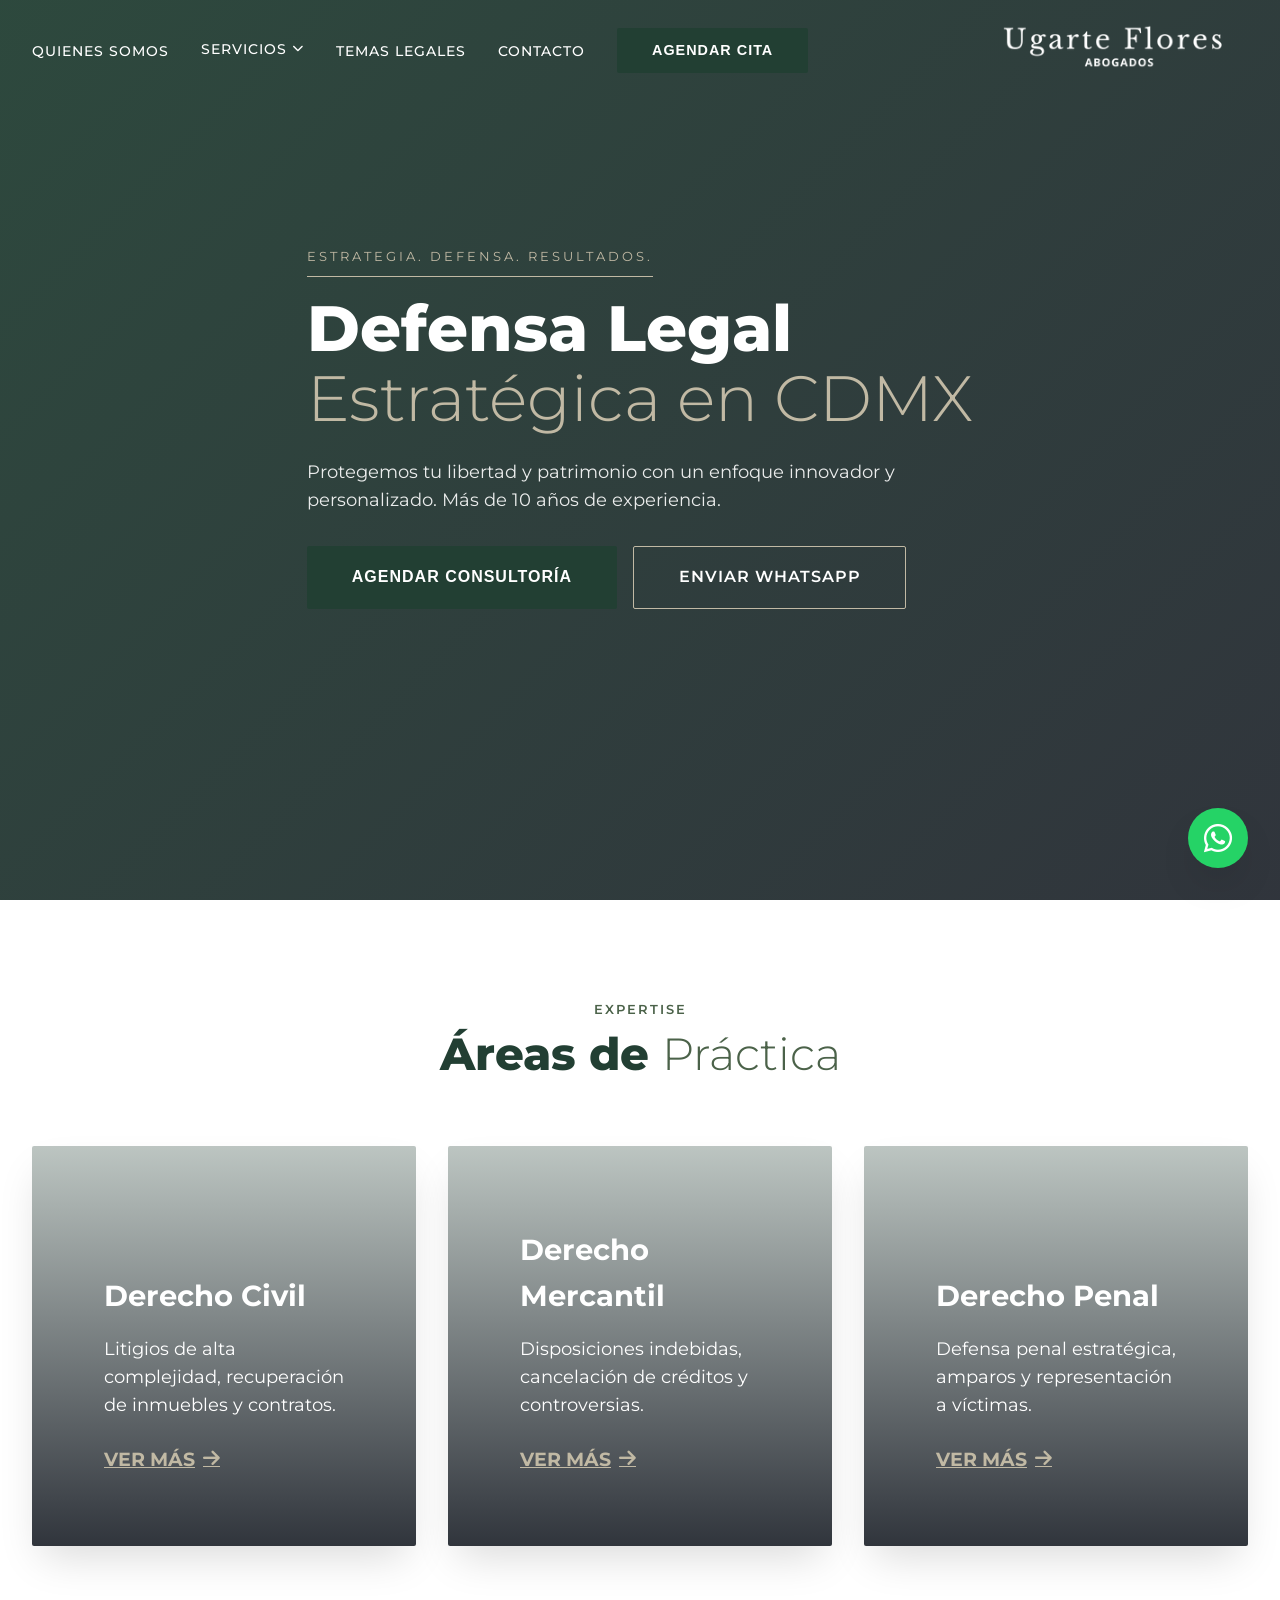
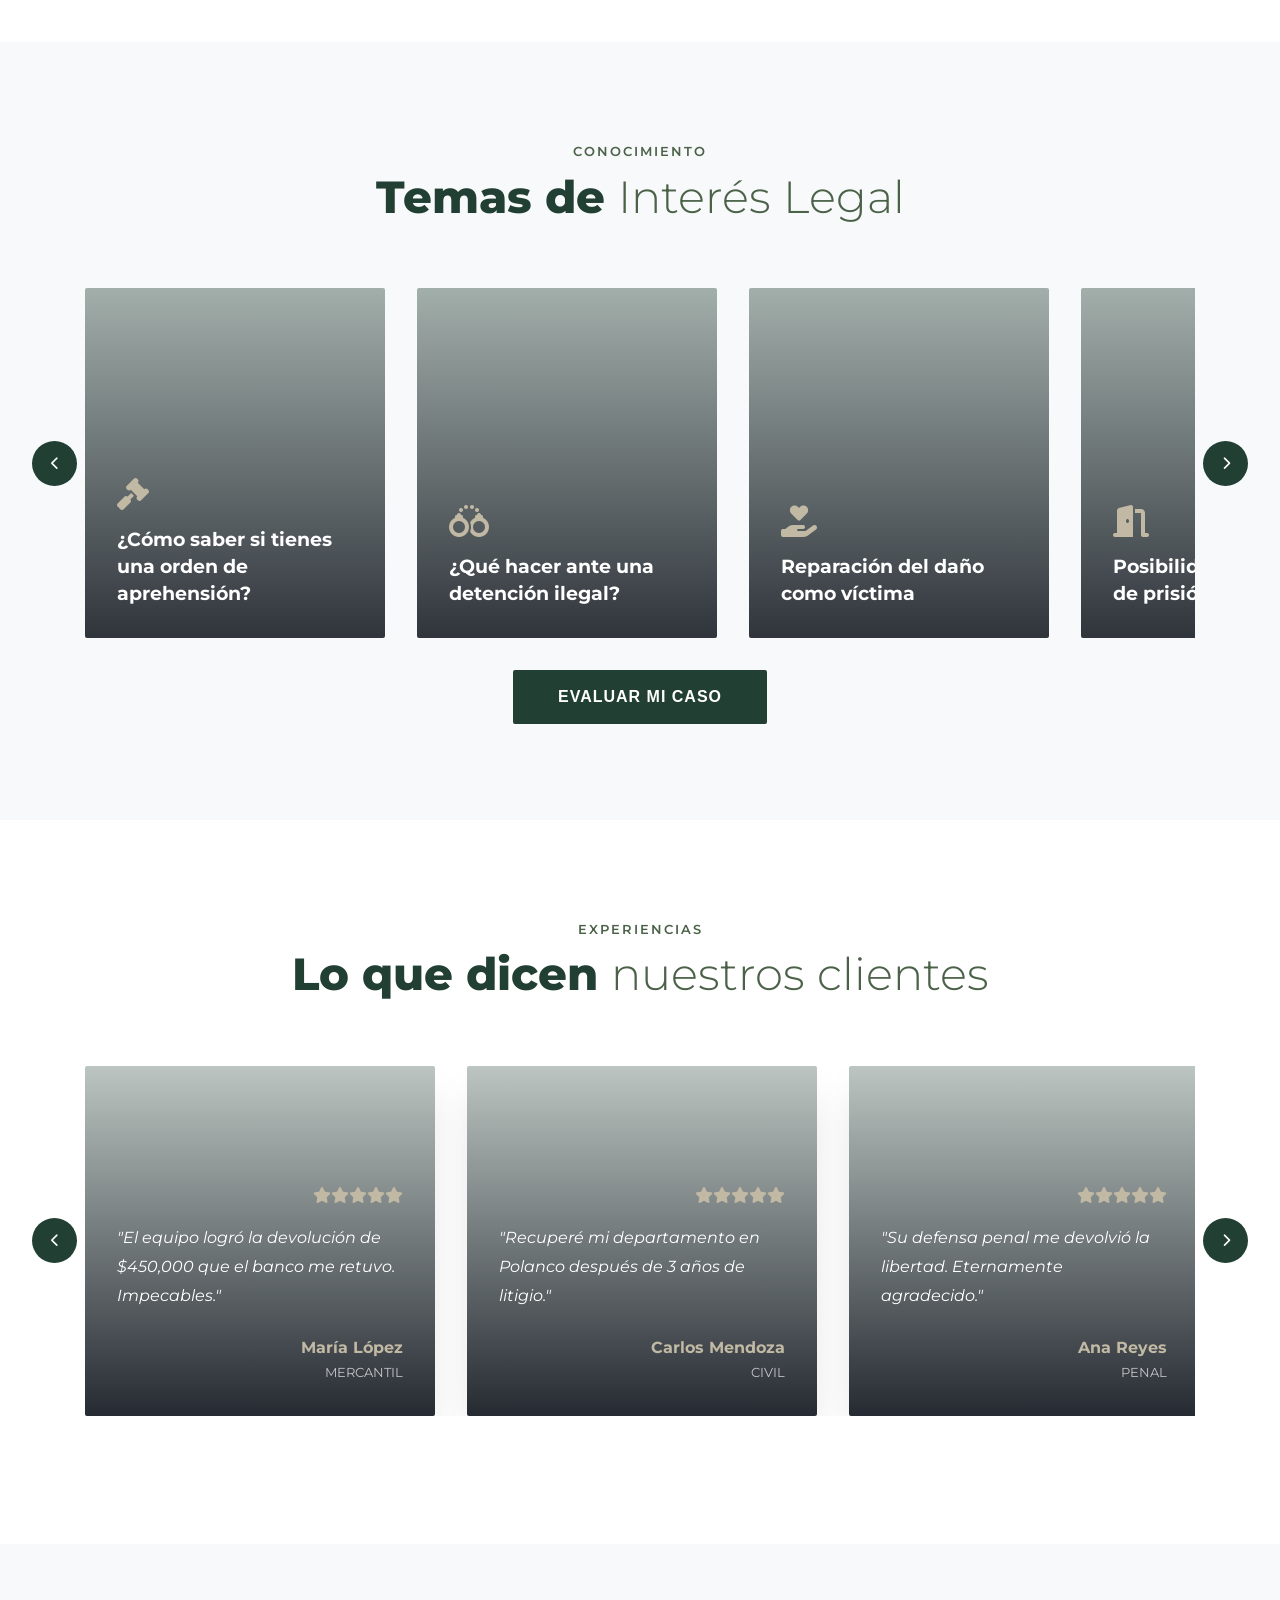
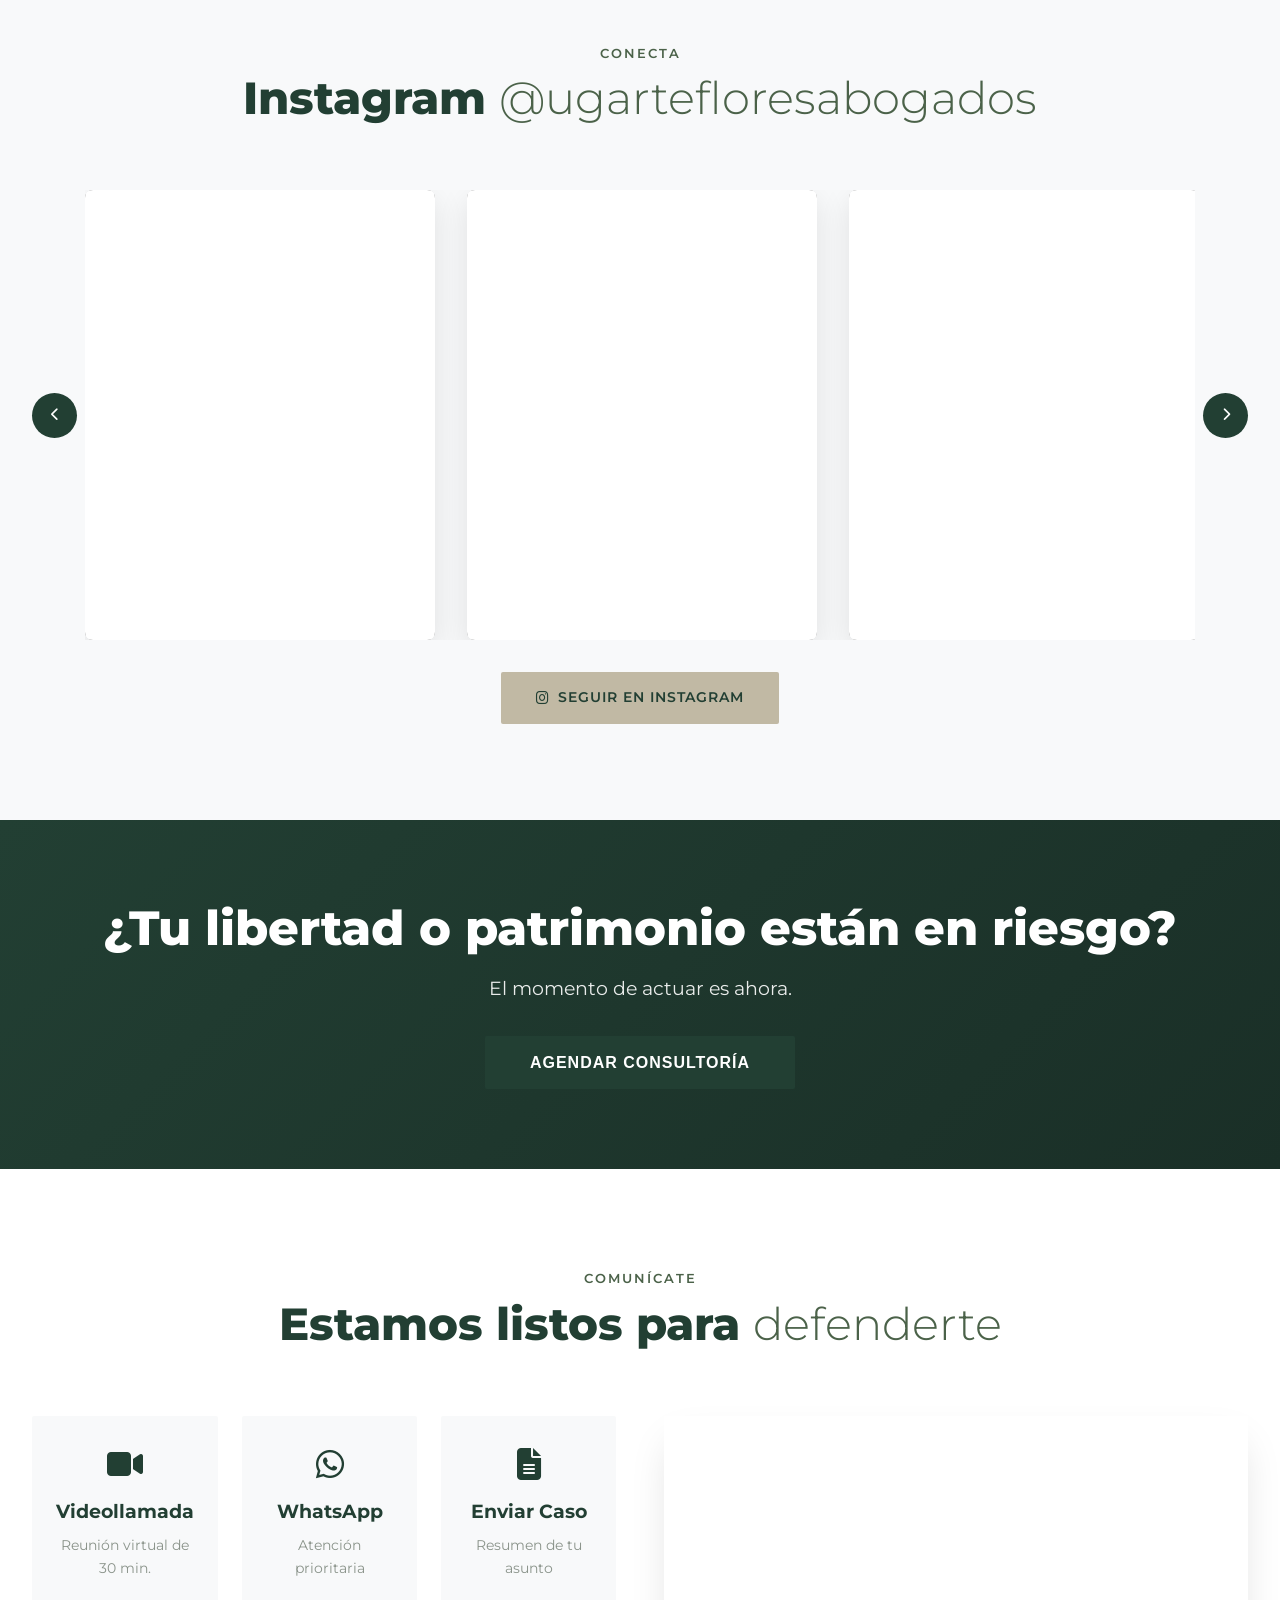
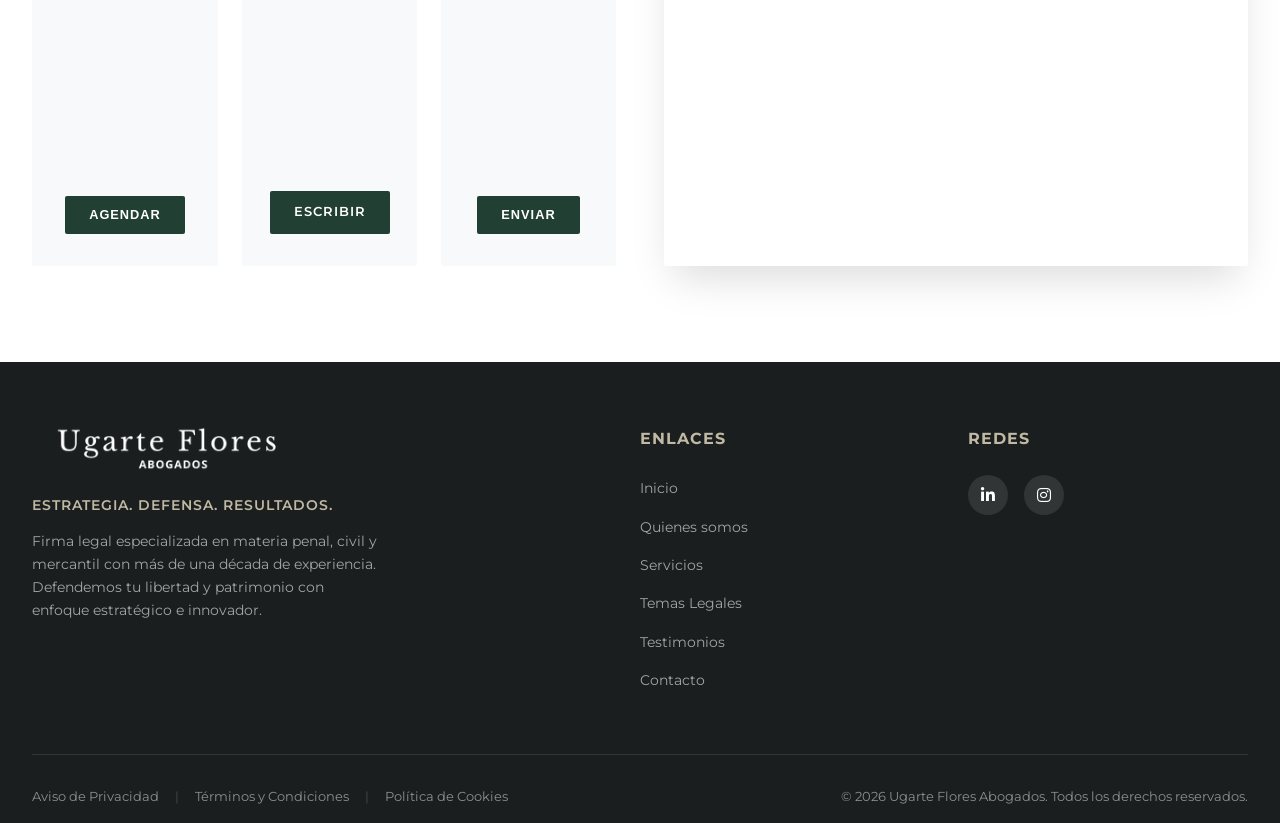
==== commit 47e5b280: "Correcciones Mar: Se agregaron las páginas de los servicios, quienes somos, se mejoró el footer, se " ====
--- a/index.html
+++ b/index.html
@@ -12,23 +12,41 @@
     <!-- Hojas de Estilo -->
     <link rel="stylesheet" href="css/styles.css" />
 
-    <!-- === METADATOS === -->
-  <meta property="og:title" content="Ugarte Flores Abogados - Protegemos tu libertad y patrimonio.">
-  <meta property="og:description" content="Defensa penal estratégica, litigio civil y mercantil.">
-  <meta property="og:image" content="https://ugartefloresabogados.vercel.app/img/favicon.png">
-  <meta property="og:image:type" content="image/jpeg" />
-  <meta property="og:image:width" content="1200">
-  <meta property="og:image:height" content="630">
-  <meta property="og:url" content="https://ugartefloresabogados.vercel.app">
-  <meta property="og:type" content="website">
-  <meta property="og:locale" content="es_MX">
-  <meta property="og:site_name" content="Ugarte Flores Abogados">
-  <meta name="twitter:card" content="summary_large_image">
-  <meta name="twitter:title" content="Ugarte Flores Abogados - Protegemos tu libertad y patrimonio.">
-  <meta name="twitter:description" content="Defensa penal estratégica, litigio civil y mercantil.">
-  <meta name="twitter:image" content="https://ugartefloresabogados.vercel.app/img/favicon.png">
-
-    <!-- === FAVICON === -->
+    <!-- Metadatos -->
+    <meta
+      property="og:title"
+      content="Ugarte Flores Abogados - Protegemos tu libertad y patrimonio."
+    />
+    <meta
+      property="og:description"
+      content="Defensa penal estratégica, litigio civil y mercantil."
+    />
+    <meta
+      property="og:image"
+      content="https://ugartefloresabogados.vercel.app/img/favicon.png"
+    />
+    <meta property="og:image:type" content="image/jpeg" />
+    <meta property="og:image:width" content="1200" />
+    <meta property="og:image:height" content="630" />
+    <meta property="og:url" content="https://ugartefloresabogados.vercel.app" />
+    <meta property="og:type" content="website" />
+    <meta property="og:locale" content="es_MX" />
+    <meta property="og:site_name" content="Ugarte Flores Abogados" />
+    <meta name="twitter:card" content="summary_large_image" />
+    <meta
+      name="twitter:title"
+      content="Ugarte Flores Abogados - Protegemos tu libertad y patrimonio."
+    />
+    <meta
+      name="twitter:description"
+      content="Defensa penal estratégica, litigio civil y mercantil."
+    />
+    <meta
+      name="twitter:image"
+      content="https://ugartefloresabogados.vercel.app/img/favicon.png"
+    />
+
+    <!-- Favicon -->
     <link rel="icon" type="image/png" sizes="32x32" href="img/favicon.png" />
     <link rel="icon" type="image/png" sizes="16x16" href="img/favicon.png" />
     <link rel="apple-touch-icon" sizes="180x180" href="img/favicon.png" />
@@ -62,7 +80,7 @@
 
     <!-- WhatsApp Floating Button -->
     <a
-      href="https://wa.me/525512345678?text=Hola%2C%20necesito%20asesor%C3%ADa%20legal%20estrat%C3%A9gica."
+      href="https://wa.me/525513619304?text=Hola%2C%20necesito%20asesor%C3%ADa%20legal%20estrat%C3%A9gica."
       class="whatsapp-float"
       target="_blank"
     >
@@ -73,38 +91,51 @@
     <!-- Header -->
     <header class="header" id="header">
       <div class="container header-container">
-        <div class="logo">
-          <img src="/img/logo.png" alt="Ugarte Flores Abogados" />
-        </div>
-
-        <!-- Botón hamburguesa -->
+        <!-- Botón hamburguesa (ahora a la izquierda) -->
         <button class="menu-toggle" id="menuToggle" aria-label="Menú">
           <i class="fas fa-bars"></i>
         </button>
 
         <!-- Menú de navegación -->
-<nav class="nav-menu" id="navMenu">
-  <ul class="nav-list">
-    <li><a href="/#inicio" class="nav-link">Inicio</a></li>
-    <li class="dropdown">
-      <a href="/#servicios" class="nav-link dropdown-toggle">
-        Servicios <i class="fas fa-chevron-down dropdown-arrow"></i>
-      </a>
-      <ul class="dropdown-menu">
-        <li><a href="/derecho-civil.html" class="dropdown-item">Derecho Civil</a></li>
-        <li><a href="/derecho-mercantil.html" class="dropdown-item">Derecho Mercantil</a></li>
-        <li><a href="/derecnavho-penal.html" class="dropdown-item">Derecho Penal</a></li>
-      </ul>
-    </li>
-    <li><a href="/#temas-legales" class="nav-link">Temas Legales</a></li>
-    <li><a href="/contacto.html" class="nav-link">Contacto</a></li>
-  </ul>
-  <div class="nav-actions">
-    <button class="btn btn-primary" id="btnAgendarHeader">
-      Agendar Cita
-    </button>
-  </div>
-</nav>
+        <nav class="nav-menu" id="navMenu">
+          <ul class="nav-list">
+            <li>
+              <a href="quienes-somos.html" class="nav-link">Quienes somos</a>
+            </li>
+            <li class="dropdown">
+              <a href="/#servicios" class="nav-link dropdown-toggle">
+                Servicios <i class="fas fa-chevron-down dropdown-arrow"></i>
+              </a>
+              <ul class="dropdown-menu">
+                <li>
+                  <a href="derecho-civil.html" class="dropdown-item">Derecho Civil</a>
+                </li>
+                <li>
+                  <a href="derecho-mercantil.html" class="dropdown-item">Derecho Mercantil</a>
+                </li>
+                <li>
+                  <a href="derecho-penal.html" class="dropdown-item">Derecho Penal</a>
+                </li>
+              </ul>
+            </li>
+            <li>
+              <a href="/#temas-legales" class="nav-link">Temas Legales</a>
+            </li>
+            <li><a href="contacto.html" class="nav-link">Contacto</a></li>
+          </ul>
+          <div class="nav-actions">
+            <button class="btn btn-primary" id="btnAgendarHeader">
+              Agendar Cita
+            </button>
+          </div>
+        </nav>
+
+        <!-- Logo (ahora a la derecha) -->
+        <div class="logo">
+          <a href="/">
+            <img src="img/logo.png" alt="Ugarte Flores Abogados" />
+          </a>
+        </div>
       </div>
     </header>
 
@@ -126,30 +157,30 @@
               Agendar Consultoría
             </button>
             <a
-              href="https://wa.me/525512345678?text=Hola%2C%20requiero%20una%20consulta%20legal%20urgente."
+              href="https://wa.me/525513619304?text=Hola%2C%20requiero%20una%20consulta%20legal%20urgente."
               class="btn btn-outline btn-large"
               target="_blank"
               >Enviar WhatsApp</a
             >
           </div>
           <!-- <div class="hero-stats">
-            <div class="stat-item">
-              <span class="stat-number" id="statYears">0</span>
-              <span class="stat-label">Años</span>
-            </div>
-            <div class="stat-item">
-              <span class="stat-number" id="statCases">0</span>
-              <span class="stat-label">Casos</span>
-            </div>
-            <div class="stat-item">
-              <span class="stat-number" id="statClients">0</span>
-              <span class="stat-label">Clientes</span>
-            </div>
-          </div>
-        </div> -->
-      </section>
-
-      <!-- SERVICIOS -->
+                    <div class="stat-item">
+                        <span class="stat-number" id="statYears">0</span>
+                        <span class="stat-label">Años</span>
+                    </div>
+                    <div class="stat-item">
+                        <span class="stat-number" id="statCases">0</span>
+                        <span class="stat-label">Casos</span>
+                    </div>
+                    <div class="stat-item">
+                        <span class="stat-number" id="statClients">0</span>
+                        <span class="stat-label">Clientes</span>
+                    </div>
+                </div> -->
+        </div>
+      </section>
+
+      <!-- SERVICIOS (se mantienen tus imágenes originales) -->
       <section id="servicios" class="services">
         <div class="container">
           <div class="section-header">
@@ -157,45 +188,65 @@
             <h2 class="section-title">Áreas de <span>Práctica</span></h2>
           </div>
           <div class="services-grid">
-            <div class="service-card">
-              <div class="service-icon"><i class="fas fa-gavel"></i></div>
-              <h3>Derecho Civil</h3>
-              <p>
-                Litigios de alta complejidad, recuperación de inmuebles y
-                contratos.
-              </p>
-              <a href="derecho-civil.html" class="service-link">
-  Consultar <i class="fas fa-arrow-right"></i>
-</a>
-            </div>
-            <div class="service-card">
-              <div class="service-icon"><i class="fas fa-chart-line"></i></div>
-              <h3>Derecho Mercantil</h3>
-              <p>
-                Disposiciones indebidas, cancelación de créditos y
-                controversias.
-              </p>
-              <button class="service-link" onclick="openCalendly()">
-                Consultar <i class="fas fa-arrow-right"></i>
-              </button>
-            </div>
-            <div class="service-card">
-              <div class="service-icon">
-                <i class="fas fa-shield-halved"></i>
+            <div
+              class="service-card"
+              style="
+                background-image: url(&quot;https://images.unsplash.com/photo-1589829545856-d10d557cf95f?auto=format&fit=crop&w=800&q=80&quot;);
+              "
+            >
+              <div class="service-card-overlay"></div>
+              <div class="service-card-content">
+                <h3>Derecho Civil</h3>
+                <p>
+                  Litigios de alta complejidad, recuperación de inmuebles y
+                  contratos.
+                </p>
+                <a href="derecho-civil.html" class="service-link">
+                  Ver más <i class="fas fa-arrow-right"></i>
+                </a>
               </div>
-              <h3>Derecho Penal</h3>
-              <p>
-                Defensa penal estratégica, amparos y representación a víctimas.
-              </p>
-              <button class="service-link" onclick="openCalendly()">
-                Consultar <i class="fas fa-arrow-right"></i>
-              </button>
-            </div>
-          </div>
-        </div>
-      </section>
-
-      <!-- TEMAS LEGALES - CARRUSEL -->
+            </div>
+            <div
+              class="service-card"
+              style="
+                background-image: url(&quot;https://images.unsplash.com/photo-1450101499163-c8848c66ca85?auto=format&fit=crop&w=800&q=80&quot;);
+              "
+            >
+              <div class="service-card-overlay"></div>
+              <div class="service-card-content">
+                <h3>Derecho Mercantil</h3>
+                <p>
+                  Disposiciones indebidas, cancelación de créditos y
+                  controversias.
+                </p>
+                <a href="derecho-mercantil.html" class="service-link">
+                  Ver más <i class="fas fa-arrow-right"></i>
+                </a>
+              </div>
+            </div>
+            <div
+              class="service-card"
+              style="
+                background-image: url(&quot;https://images.pexels.com/photos/5669602/pexels-photo-5669602.jpeg?auto=compress&cs=tinysrgb&w=1260&h=750&dpr=2&quot;);
+              "
+            >
+              <div class="service-card-overlay"></div>
+              <div class="service-card-content">
+                <h3>Derecho Penal</h3>
+                <p>
+                  Defensa penal estratégica, amparos y representación a
+                  víctimas.
+                </p>
+                <a href="derecho-penal.html" class="service-link">
+                  Ver más <i class="fas fa-arrow-right"></i>
+                </a>
+              </div>
+            </div>
+          </div>
+        </div>
+      </section>
+
+      <!-- TEMAS LEGALES - CARRUSEL (se mantiene igual) -->
       <section id="temas-legales" class="legal-topics">
         <div class="container">
           <div class="section-header">
@@ -229,8 +280,8 @@
         </div>
       </section>
 
-      <!-- TESTIMONIOS - CARRUSEL -->
-      <section id="testimonios" class="testimonials">
+      <!-- TESTIMONIOS - CARRUSEL MEJORADO CON IMÁGENES -->
+      <section id="testimonios" class="testimonials testimonials--with-images">
         <div class="container">
           <div class="section-header">
             <span class="section-eyebrow">Experiencias</span>
@@ -259,7 +310,7 @@
         </div>
       </section>
 
-      <!-- INSTAGRAM - CARRUSEL -->
+      <!-- INSTAGRAM - CARRUSEL (se mantiene igual) -->
       <section id="instagram" class="instagram-section">
         <div class="container">
           <div class="section-header">
@@ -342,7 +393,7 @@
                 <h3>WhatsApp</h3>
                 <p>Atención prioritaria</p>
                 <a
-                  href="https://wa.me/525512345678?text=Hola%2C%20contacto%20desde%20web."
+                  href="https://wa.me/525513619304?text=Hola%2C%20contacto%20desde%20web."
                   class="btn btn-primary btn-small"
                   target="_blank"
                   >Escribir</a
@@ -373,40 +424,62 @@
       </section>
     </main>
 
-    <!-- FOOTER -->
+    <!-- FOOTER MEJORADO -->
     <footer class="footer">
       <div class="container">
         <div class="footer-content">
           <div class="footer-logo">
-            <img src="/img/logo.png" alt="Ugarte Flores Abogados" />
-            <p>Estrategia. Defensa. Resultados.</p>
-          </div>
+            <a href="/">
+              <img src="img/logo.png" alt="Ugarte Flores Abogados" />
+            </a>
+            <p class="footer-slogan">Estrategia. Defensa. Resultados.</p>
+            <p class="footer-description">
+              Firma legal especializada en materia penal, civil y mercantil con más de una década de experiencia. Defendemos tu libertad y patrimonio con enfoque estratégico e innovador.
+            </p>
+          </div>
+          
           <div class="footer-links">
             <h4>Enlaces</h4>
             <ul>
-              <li><a href="#inicio">Inicio</a></li>
-              <li><a href="#servicios">Servicios</a></li>
-              <li><a href="#temas-legales">Temas Legales</a></li>
-              <li><a href="#testimonios">Testimonios</a></li>
-              <li><a href="#contacto">Contacto</a></li>
+              <li><a href="/">Inicio</a></li>
+              <li><a href="quienes-somos.html">Quienes somos</a></li>
+              <li><a href="/#servicios">Servicios</a></li>
+              <li><a href="/#temas-legales">Temas Legales</a></li>
+              <li><a href="/#testimonios">Testimonios</a></li>
+              <li><a href="contacto.html">Contacto</a></li>
             </ul>
           </div>
+          
           <div class="footer-social">
             <h4>Redes</h4>
             <div class="social-icons">
-              <a href="#" class="social-icon"
-                ><i class="fab fa-linkedin-in"></i
-              ></a>
-              <a
-                href="https://www.instagram.com/ugartefloresabogados/"
-                class="social-icon"
-                ><i class="fab fa-instagram"></i
-              ></a>
-            </div>
-          </div>
-        </div>
-        <div class="footer-bottom">
-          <p>&copy; <span id="currentYear"></span> Ugarte Flores Abogados</p>
+              <a href="#" class="social-icon" target="_blank" rel="noopener noreferrer">
+                <i class="fab fa-linkedin-in"></i>
+              </a>
+              <a 
+                href="https://www.instagram.com/ugartefloresabogados/" 
+                class="social-icon" 
+                target="_blank" 
+                rel="noopener noreferrer"
+              >
+                <i class="fab fa-instagram"></i>
+              </a>
+            </div>
+          </div>
+        </div>
+        
+        <!-- Línea legal -->
+        <div class="footer-legal">
+          <div class="legal-links">
+            <a href="aviso-privacidad.html">Aviso de Privacidad</a>
+            <span class="separator">|</span>
+            <a href="terminos-condiciones.html">Términos y Condiciones</a>
+            <span class="separator">|</span>
+            <a href="politica-cookies.html">Política de Cookies</a>
+          </div>
+          <div class="copyright">
+            <p>&copy; <span id="currentYear"></span> Ugarte Flores Abogados. Todos los derechos reservados.</p>
+          </div>
         </div>
       </div>
     </footer>
@@ -455,4 +528,4 @@
     <script src="https://unpkg.com/aos@2.3.1/dist/aos.js"></script>
     <script src="js/script.js"></script>
   </body>
-</html>
+</html>
--- a/css/styles.css
+++ b/css/styles.css
@@ -1102,7 +1102,7 @@
 }
 
 .footer-logo p {
-    opacity: 0.6;
+    opacity: 1;
     font-size: 0.9rem;
 }
 
@@ -1123,7 +1123,7 @@
 .footer ul li a {
     color: var(--white);
     text-decoration: none;
-    opacity: 0.6;
+    opacity: 1;
     transition: var(--transition);
     font-size: 0.9rem;
 }
@@ -1162,7 +1162,7 @@
     padding-top: 2rem;
     border-top: 1px solid rgba(255,255,255,0.1);
     font-size: 0.8rem;
-    opacity: 0.5;
+    opacity: 1;
 }
 
 @media (max-width: 1024px) {
@@ -1381,4 +1381,632 @@
     .dropdown-item:hover {
         padding-left: 1.5rem;
     }
+}
+/* ===== NUEVAS CARDS DE SERVICIOS (CON FONDO) ===== */
+.services-grid {
+  display: grid;
+  grid-template-columns: repeat(3, 1fr);
+  gap: 2rem;
+}
+
+.service-card {
+  position: relative;
+  background-size: cover;
+  background-position: center;
+  border-radius: 2px;
+  overflow: hidden;
+  min-height: 400px;
+  display: flex;
+  align-items: flex-end;
+  transition: var(--transition);
+  border: none;
+  box-shadow: var(--shadow);
+}
+
+.service-card-overlay {
+  position: absolute;
+  top: 0;
+  left: 0;
+  width: 100%;
+  height: 100%;
+  background: linear-gradient(180deg, rgba(34,63,51,0.3) 0%, rgba(26,31,39,0.9) 100%);
+  z-index: 1;
+  transition: var(--transition);
+}
+
+.service-card:hover .service-card-overlay {
+  background: linear-gradient(180deg, rgba(34,63,51,0.5) 0%, rgba(26,31,39,0.95) 100%);
+}
+
+.service-card-content {
+  position: relative;
+  z-index: 2;
+  padding: 2rem;
+  color: var(--white);
+  width: 100%;
+  transform: translateY(0);
+  transition: transform 0.3s ease;
+}
+
+.service-card:hover .service-card-content {
+  transform: translateY(-5px);
+}
+
+.service-card-content h3 {
+  font-size: 1.8rem;
+  color: var(--white);
+  margin-bottom: 1rem;
+  font-weight: 700;
+}
+
+.service-card-content p {
+  color: rgba(255,255,255);
+  margin-bottom: 1.5rem;
+  font-size: 1.1rem;
+  line-height: 1.6;
+}
+
+.service-card-content .service-link {
+  color: var(--secondary);
+  background: none;
+  border: none;
+  font-weight: 700;
+  display: inline-flex;
+  align-items: center;
+  gap: 0.5rem;
+  cursor: pointer;
+  font-size: 1.2rem;
+  text-transform: uppercase;
+  transition: var(--transition);
+  padding: 0;
+}
+
+.service-card-content .service-link:hover {
+  color: var(--white);
+  gap: 1rem;
+}
+
+/* Responsive para las nuevas cards */
+@media (max-width: 1024px) {
+  .services-grid {
+      grid-template-columns: repeat(2, 1fr);
+  }
+}
+
+@media (max-width: 768px) {
+  .services-grid {
+      grid-template-columns: 1fr;
+  }
+  
+  .service-card {
+      min-height: 350px;
+  }
+  
+  .service-card-content {
+      padding: 1.5rem;
+  }
+  
+  .service-card-content h3 {
+      font-size: 1.5rem;
+  }
+}
+
+/* ===== MODAL DE TEMAS LEGALES - DISEÑO PROFESIONAL ===== */
+#topicModal .modal-content {
+  max-width: 750px;
+  padding: 0;
+  border-radius: 12px;
+  overflow: hidden;
+  box-shadow: 0 30px 60px rgba(0,0,0,0.3);
+  background: var(--white);
+}
+
+.modal-article {
+  display: flex;
+  flex-direction: column;
+}
+
+/* Cabecera del modal con degradado */
+.modal-article-header {
+  background: linear-gradient(135deg, var(--primary) 0%, var(--primary-dark) 100%);
+  padding: 2.5rem 2.5rem 2rem 2.5rem;
+  color: var(--white);
+  display: flex;
+  align-items: center;
+  gap: 1.5rem;
+  position: relative;
+}
+
+.modal-article-header::after {
+  content: '';
+  position: absolute;
+  bottom: -20px;
+  left: 0;
+  width: 100%;
+  height: 20px;
+  background: linear-gradient(to bottom right, transparent 0%, transparent 50%, var(--white) 50%, var(--white) 100%);
+}
+
+.modal-article-header i {
+  font-size: 3rem;
+  background: rgba(255,255,255,0.2);
+  width: 80px;
+  height: 80px;
+  display: flex;
+  align-items: center;
+  justify-content: center;
+  border-radius: 50%;
+  border: 2px solid rgba(255,255,255,0.3);
+  color: var(--secondary);
+}
+
+.modal-article-header h2 {
+  color: var(--white);
+  font-size: 2rem;
+  margin: 0;
+  flex: 1;
+  font-weight: 700;
+  line-height: 1.3;
+  text-shadow: 0 2px 4px rgba(0,0,0,0.2);
+}
+
+/* Cuerpo del modal */
+.modal-article-body {
+  padding: 2.5rem;
+  background: var(--white);
+}
+
+/* Sección de resumen con borde decorativo */
+.modal-article-summary {
+  background: #f8f9fc;
+  padding: 1.8rem;
+  border-radius: 8px;
+  margin-bottom: 2rem;
+  border-left: 4px solid var(--secondary);
+  box-shadow: 0 5px 15px rgba(0,0,0,0.03);
+}
+
+.modal-article-summary p {
+  color: var(--black);
+  line-height: 1.8;
+  font-size: 1rem;
+}
+
+.modal-article-summary p strong {
+  color: var(--primary);
+  font-weight: 700;
+  display: block;
+  margin-bottom: 0.5rem;
+  font-size: 1.1rem;
+}
+
+/* Texto completo del artículo */
+.modal-article-full {
+  margin-bottom: 2.5rem;
+  padding: 0 0.5rem;
+}
+
+.modal-article-full p {
+  color: #4a5568;
+  line-height: 1.9;
+  font-size: 1.05rem;
+  margin-bottom: 1.5rem;
+  text-align: justify;
+}
+
+.modal-article-full p:first-child::first-letter {
+  font-size: 3rem;
+  font-weight: 700;
+  color: var(--primary);
+  float: left;
+  line-height: 1;
+  margin-right: 0.5rem;
+  font-family: 'Georgia', serif;
+}
+
+/* Separador decorativo */
+.modal-divider {
+  display: flex;
+  align-items: center;
+  gap: 1rem;
+  margin: 1.5rem 0 2rem;
+  color: var(--neutral);
+  font-size: 0.8rem;
+  text-transform: uppercase;
+  letter-spacing: 2px;
+}
+
+.modal-divider-line {
+  flex: 1;
+  height: 1px;
+  background: linear-gradient(90deg, transparent, var(--secondary), transparent);
+}
+
+/* Acciones del modal - BOTONES VISIBLES */
+.modal-article-actions {
+  display: flex;
+  justify-content: space-between;
+  align-items: center;
+  gap: 1rem;
+  padding: 1.5rem;
+  background: #f8f9fc;
+  border-radius: 8px;
+  border: 1px solid #edf2f7;
+}
+
+/* Botón Leer artículo completo - AHORA VISIBLE */
+.modal-article-actions .btn-outline {
+  background: transparent;
+  color: var(--primary);
+  border: 2px solid var(--primary);
+  padding: 0.9rem 2rem;
+  font-weight: 600;
+  transition: all 0.3s ease;
+}
+
+.modal-article-actions .btn-outline:hover {
+  background: var(--primary);
+  color: var(--white);
+  transform: translateY(-2px);
+  box-shadow: 0 10px 20px rgba(34,63,51,0.2);
+}
+
+.modal-article-actions .btn-outline i {
+  color: var(--primary);
+  transition: all 0.3s ease;
+}
+
+.modal-article-actions .btn-outline:hover i {
+  color: var(--white);
+}
+
+/* Botón Asesoría - Estilo mejorado */
+.modal-article-actions .btn-primary {
+  background: var(--primary);
+  color: var(--white);
+  border: 2px solid var(--primary);
+  padding: 0.9rem 2rem;
+  font-weight: 600;
+  box-shadow: 0 5px 15px rgba(34,63,51,0.3);
+}
+
+.modal-article-actions .btn-primary:hover {
+  background: var(--primary-dark);
+  border-color: var(--primary-dark);
+  transform: translateY(-2px);
+  box-shadow: 0 15px 25px rgba(34,63,51,0.4);
+}
+
+/* Botón de cerrar modal mejorado */
+.close-modal {
+  position: absolute;
+  right: 1.5rem;
+  top: 1.5rem;
+  font-size: 1.8rem;
+  color: var(--white);
+  cursor: pointer;
+  transition: all 0.3s ease;
+  width: 40px;
+  height: 40px;
+  background: rgba(255,255,255,0.2);
+  border-radius: 50%;
+  display: flex;
+  align-items: center;
+  justify-content: center;
+  line-height: 1;
+  z-index: 10;
+}
+
+.close-modal:hover {
+  background: rgba(255,255,255,0.3);
+  transform: rotate(90deg);
+  color: var(--white);
+}
+
+/* Responsive */
+@media (max-width: 768px) {
+  .modal-article-header {
+    flex-direction: column;
+    text-align: center;
+    padding: 2rem 1.5rem 1.5rem;
+  }
+  
+  .modal-article-header i {
+    width: 60px;
+    height: 60px;
+    font-size: 2rem;
+  }
+  
+  .modal-article-header h2 {
+    font-size: 1.5rem;
+  }
+  
+  .modal-article-body {
+    padding: 1.8rem;
+  }
+  
+  .modal-article-actions {
+    flex-direction: column;
+    padding: 1.2rem;
+  }
+  
+  .modal-article-actions .btn {
+    width: 100%;
+    justify-content: center;
+  }
+  
+  .close-modal {
+    right: 1rem;
+    top: 1rem;
+  }
+}
+
+@media (max-width: 480px) {
+  .modal-article-body {
+    padding: 1.5rem;
+  }
+  
+  .modal-article-summary {
+    padding: 1.2rem;
+  }
+  
+  .modal-article-full p {
+    font-size: 0.95rem;
+  }
+}
+
+/* -- Footer -- */
+/* ===== FOOTER MEJORADO ===== */
+.footer {
+    background: var(--black);
+    color: var(--white);
+    padding: 4rem 0 1rem;
+}
+
+.footer-content {
+    display: grid;
+    grid-template-columns: 2fr 1fr 1fr;
+    gap: 3rem;
+    margin-bottom: 3rem;
+}
+
+.footer-logo {
+    max-width: 350px;
+}
+
+.footer-logo a {
+    display: inline-block;
+}
+
+.footer-logo img {
+    height: 45px;
+    margin-bottom: 1rem;
+    filter: brightness(0) invert(1);
+}
+
+.footer-slogan {
+    font-weight: 600;
+    color: var(--secondary);
+    margin-bottom: 0.8rem;
+    font-size: 0.9rem;
+    text-transform: uppercase;
+    letter-spacing: 1px;
+}
+
+.footer-description {
+    color: rgba(255,255,255,0.6);
+    font-size: 0.85rem;
+    line-height: 1.6;
+    margin-top: 0.5rem;
+}
+
+.footer h4 {
+    color: var(--secondary);
+    margin-bottom: 1.5rem;
+    font-size: 1rem;
+    text-transform: uppercase;
+    letter-spacing: 1px;
+}
+
+.footer ul {
+    list-style: none;
+    padding: 0;
+}
+
+.footer ul li {
+    margin-bottom: 0.8rem;
+}
+
+.footer ul li a {
+    color: rgba(255,255,255,0.6);
+    text-decoration: none;
+    transition: var(--transition);
+    font-size: 0.9rem;
+}
+
+.footer ul li a:hover {
+    color: var(--secondary);
+    padding-left: 5px;
+}
+
+.social-icons {
+    display: flex;
+    gap: 1rem;
+}
+
+.social-icon {
+    width: 40px;
+    height: 40px;
+    background: rgba(255,255,255,0.1);
+    border-radius: 50%;
+    display: flex;
+    align-items: center;
+    justify-content: center;
+    color: var(--white);
+    transition: var(--transition);
+    text-decoration: none;
+}
+
+.social-icon:hover {
+    background: var(--secondary);
+    color: var(--primary);
+    transform: translateY(-3px);
+}
+
+/* Línea legal */
+.footer-legal {
+    border-top: 1px solid rgba(255,255,255,0.1);
+    padding-top: 2rem;
+    display: flex;
+    justify-content: space-between;
+    align-items: center;
+    flex-wrap: wrap;
+    gap: 1rem;
+}
+
+.legal-links {
+    display: flex;
+    align-items: center;
+    gap: 1rem;
+    flex-wrap: wrap;
+}
+
+.legal-links a {
+    color: rgba(255,255,255,0.5);
+    text-decoration: none;
+    font-size: 0.8rem;
+    transition: var(--transition);
+}
+
+.legal-links a:hover {
+    color: var(--secondary);
+}
+
+.legal-links .separator {
+    color: rgba(255,255,255,0.2);
+    font-size: 0.8rem;
+}
+
+.copyright p {
+    color: rgba(255,255,255,0.5);
+    font-size: 0.8rem;
+    margin: 0;
+}
+
+/* Responsive */
+@media (max-width: 1024px) {
+    .footer-content {
+        grid-template-columns: repeat(2, 1fr);
+    }
+}
+
+@media (max-width: 768px) {
+    .footer {
+        padding: 3rem 0 1rem;
+    }
+    
+    .footer-content {
+        grid-template-columns: 1fr;
+        gap: 2rem;
+        text-align: center;
+    }
+    
+    .footer-logo {
+        max-width: 100%;
+    }
+    
+    .social-icons {
+        justify-content: center;
+    }
+    
+    .footer-legal {
+        flex-direction: column;
+        text-align: center;
+        gap: 1rem;
+    }
+    
+    .legal-links {
+        justify-content: center;
+    }
+}
+
+@media (max-width: 480px) {
+    .legal-links {
+        flex-direction: column;
+        gap: 0.5rem;
+    }
+    
+    .legal-links .separator {
+        display: none;
+    }
+}
+/* ===== TESTIMONIOS MEJORADOS CON IMÁGENES ===== */
+.testimonials--with-images .testimonial-card {
+    position: relative;
+    background-size: cover;
+    background-position: center;
+    min-height: 350px;
+    display: flex;
+    align-items: flex-end;
+    padding: 0;
+    border: none;
+    background: transparent;
+    box-shadow: var(--shadow);
+    overflow: hidden;
+}
+
+.testimonials--with-images .testimonial-card::before {
+    content: '';
+    position: absolute;
+    top: 0;
+    left: 0;
+    width: 100%;
+    height: 100%;
+    background: linear-gradient(180deg, rgba(34,63,51,0.3) 0%, rgba(26,31,39,0.95) 100%);
+    z-index: 1;
+    transition: var(--transition);
+}
+
+.testimonials--with-images .testimonial-card:hover::before {
+    background: linear-gradient(180deg, rgba(34,63,51,0.5) 0%, rgba(26,31,39,0.98) 100%);
+}
+
+.testimonials--with-images .testimonial-rating,
+.testimonials--with-images .testimonial-text,
+.testimonials--with-images .testimonial-author,
+.testimonials--with-images .testimonial-role {
+    position: relative;
+    z-index: 2;
+    color: var(--white);
+}
+
+.testimonials--with-images .testimonial-card {
+    padding: 2rem;
+    display: flex;
+    flex-direction: column;
+    justify-content: flex-end;
+}
+
+.testimonials--with-images .testimonial-rating {
+    color: var(--secondary);
+    margin-bottom: 1rem;
+}
+
+.testimonials--with-images .testimonial-text {
+    font-size: 1rem;
+    line-height: 1.8;
+    margin-bottom: 1.5rem;
+    font-style: italic;
+}
+
+.testimonials--with-images .testimonial-author {
+    font-weight: 700;
+    color: var(--secondary);
+    margin-bottom: 0.2rem;
+}
+
+.testimonials--with-images .testimonial-role {
+    color: rgba(255,255,255,0.7);
+    font-size: 0.8rem;
+    text-transform: uppercase;
 }
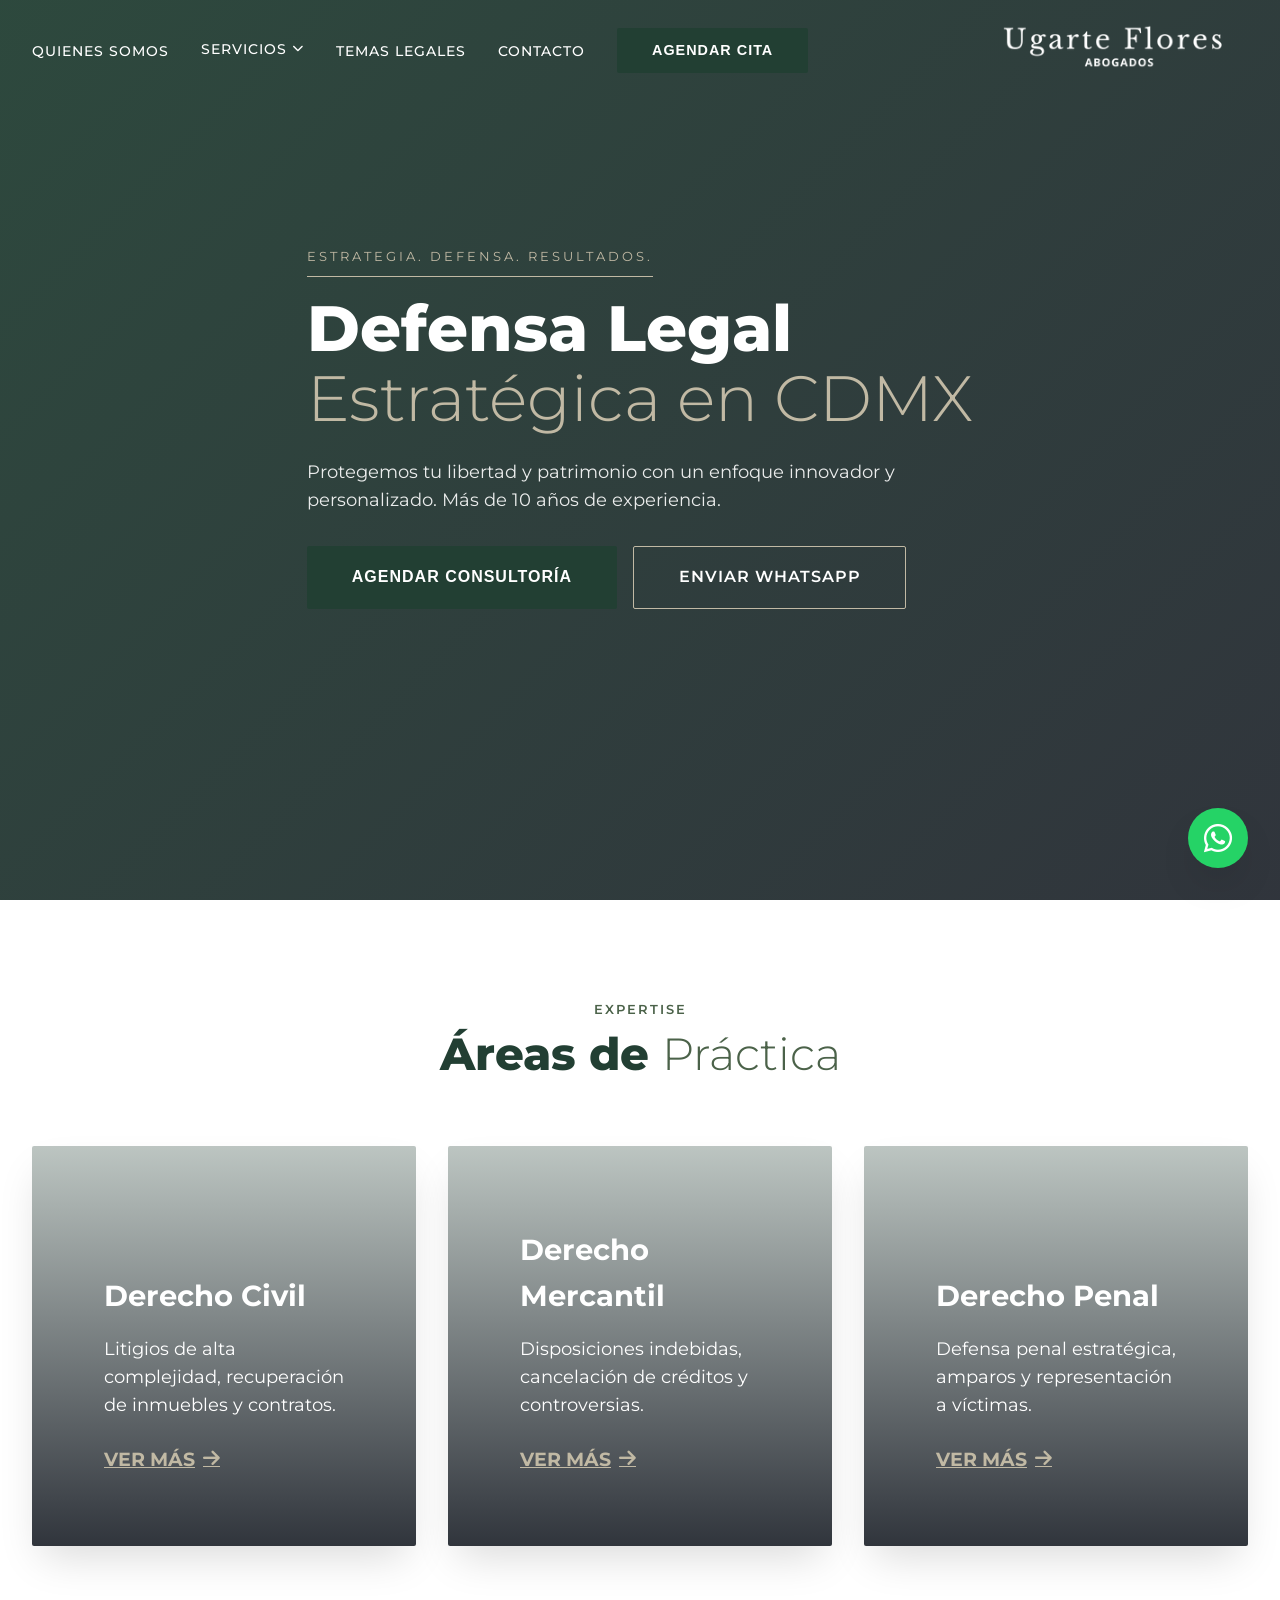
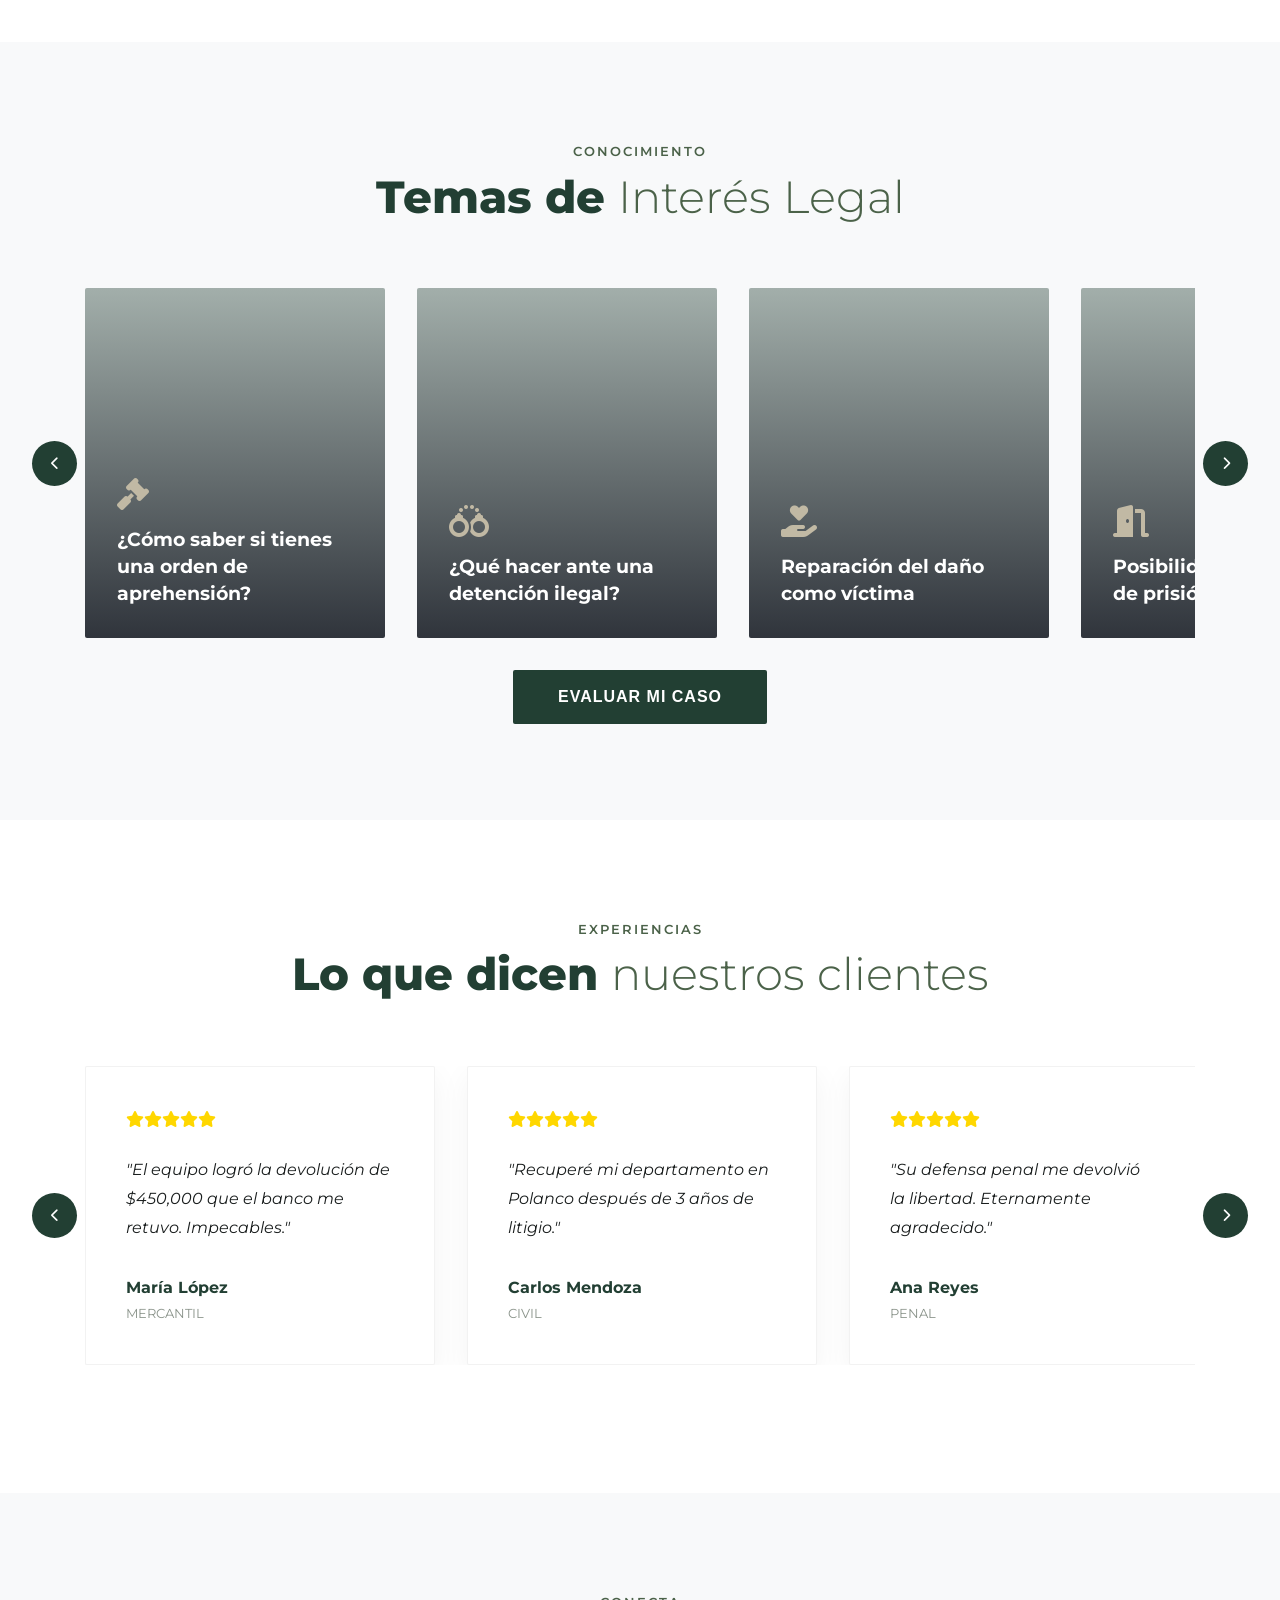
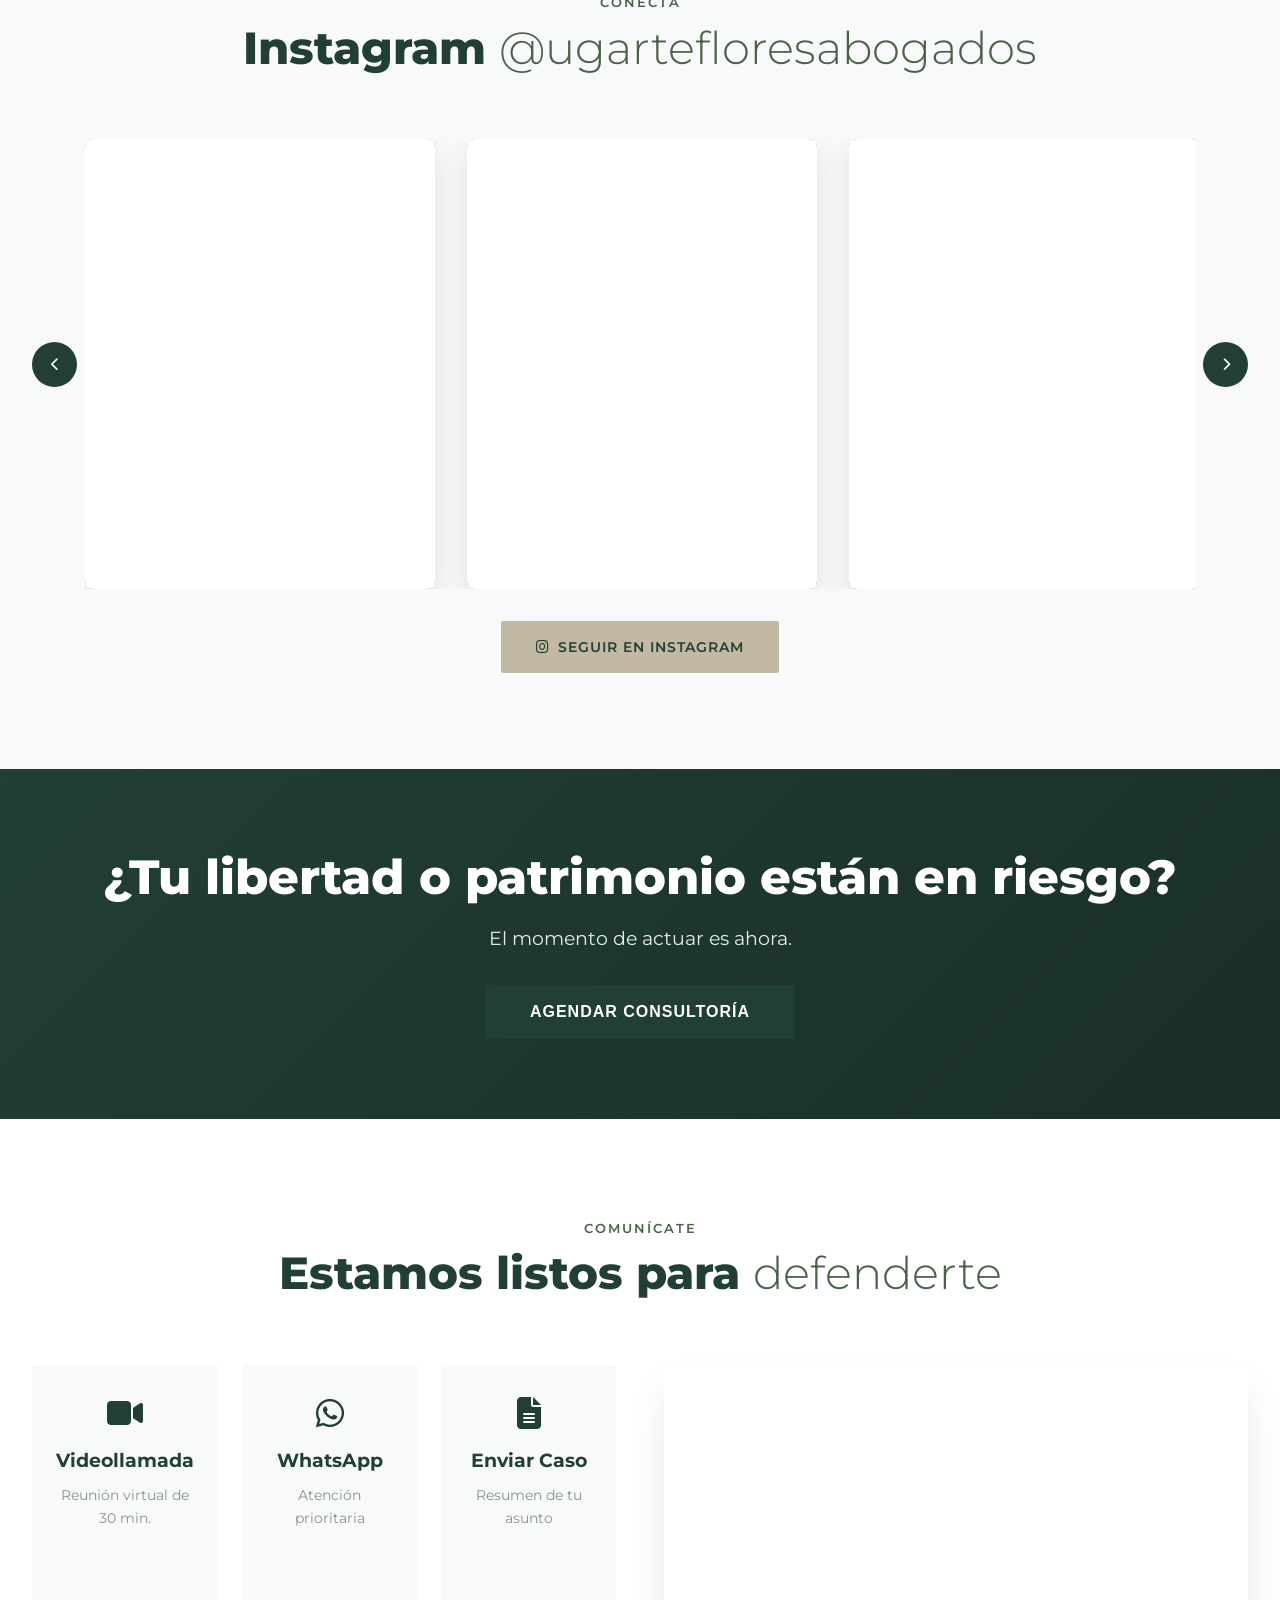
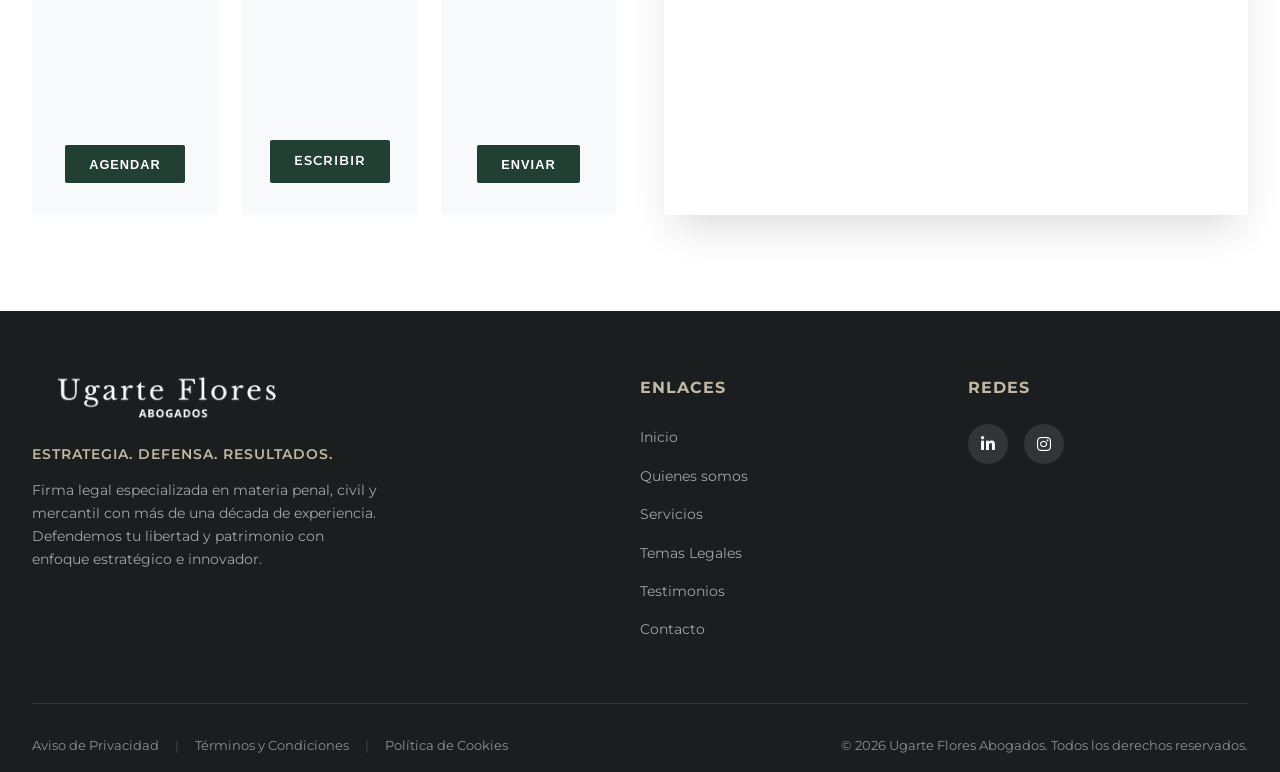
==== commit 0ecd1f3d: "Prueba de los cambios" ====
--- a/index.html
+++ b/index.html
@@ -100,28 +100,35 @@
         <nav class="nav-menu" id="navMenu">
           <ul class="nav-list">
             <li>
-              <a href="quienes-somos.html" class="nav-link">Quienes somos</a>
+              <a href="/quienes-somos.html" class="nav-link">Quienes somos</a>
             </li>
+            <!-- NUEVO ÍTEM -->
             <li class="dropdown">
               <a href="/#servicios" class="nav-link dropdown-toggle">
                 Servicios <i class="fas fa-chevron-down dropdown-arrow"></i>
               </a>
               <ul class="dropdown-menu">
                 <li>
-                  <a href="derecho-civil.html" class="dropdown-item">Derecho Civil</a>
+                  <a href="/derecho-civil.html" class="dropdown-item"
+                    >Derecho Civil</a
+                  >
                 </li>
                 <li>
-                  <a href="derecho-mercantil.html" class="dropdown-item">Derecho Mercantil</a>
+                  <a href="/derecho-mercantil.html" class="dropdown-item"
+                    >Derecho Mercantil</a
+                  >
                 </li>
                 <li>
-                  <a href="derecho-penal.html" class="dropdown-item">Derecho Penal</a>
+                  <a href="/derecho-penal.html" class="dropdown-item"
+                    >Derecho Penal</a
+                  >
                 </li>
               </ul>
             </li>
             <li>
               <a href="/#temas-legales" class="nav-link">Temas Legales</a>
             </li>
-            <li><a href="contacto.html" class="nav-link">Contacto</a></li>
+            <li><a href="/contacto.html" class="nav-link">Contacto</a></li>
           </ul>
           <div class="nav-actions">
             <button class="btn btn-primary" id="btnAgendarHeader">
@@ -180,7 +187,7 @@
         </div>
       </section>
 
-      <!-- SERVICIOS (se mantienen tus imágenes originales) -->
+      <!-- SERVICIOS -->
       <section id="servicios" class="services">
         <div class="container">
           <div class="section-header">
@@ -246,7 +253,7 @@
         </div>
       </section>
 
-      <!-- TEMAS LEGALES - CARRUSEL (se mantiene igual) -->
+      <!-- TEMAS LEGALES - CARRUSEL -->
       <section id="temas-legales" class="legal-topics">
         <div class="container">
           <div class="section-header">
@@ -280,8 +287,8 @@
         </div>
       </section>
 
-      <!-- TESTIMONIOS - CARRUSEL MEJORADO CON IMÁGENES -->
-      <section id="testimonios" class="testimonials testimonials--with-images">
+      <!-- TESTIMONIOS - CARRUSEL -->
+      <section id="testimonios" class="testimonials">
         <div class="container">
           <div class="section-header">
             <span class="section-eyebrow">Experiencias</span>
@@ -310,7 +317,7 @@
         </div>
       </section>
 
-      <!-- INSTAGRAM - CARRUSEL (se mantiene igual) -->
+      <!-- INSTAGRAM - CARRUSEL -->
       <section id="instagram" class="instagram-section">
         <div class="container">
           <div class="section-header">
@@ -424,65 +431,65 @@
       </section>
     </main>
 
-    <!-- FOOTER MEJORADO -->
-    <footer class="footer">
-      <div class="container">
-        <div class="footer-content">
-          <div class="footer-logo">
-            <a href="/">
-              <img src="img/logo.png" alt="Ugarte Flores Abogados" />
-            </a>
-            <p class="footer-slogan">Estrategia. Defensa. Resultados.</p>
-            <p class="footer-description">
-              Firma legal especializada en materia penal, civil y mercantil con más de una década de experiencia. Defendemos tu libertad y patrimonio con enfoque estratégico e innovador.
-            </p>
-          </div>
-          
-          <div class="footer-links">
-            <h4>Enlaces</h4>
-            <ul>
-              <li><a href="/">Inicio</a></li>
-              <li><a href="quienes-somos.html">Quienes somos</a></li>
-              <li><a href="/#servicios">Servicios</a></li>
-              <li><a href="/#temas-legales">Temas Legales</a></li>
-              <li><a href="/#testimonios">Testimonios</a></li>
-              <li><a href="contacto.html">Contacto</a></li>
-            </ul>
-          </div>
-          
-          <div class="footer-social">
-            <h4>Redes</h4>
-            <div class="social-icons">
-              <a href="#" class="social-icon" target="_blank" rel="noopener noreferrer">
-                <i class="fab fa-linkedin-in"></i>
-              </a>
-              <a 
-                href="https://www.instagram.com/ugartefloresabogados/" 
-                class="social-icon" 
-                target="_blank" 
-                rel="noopener noreferrer"
-              >
-                <i class="fab fa-instagram"></i>
-              </a>
-            </div>
-          </div>
-        </div>
-        
-        <!-- Línea legal -->
-        <div class="footer-legal">
-          <div class="legal-links">
-            <a href="aviso-privacidad.html">Aviso de Privacidad</a>
-            <span class="separator">|</span>
-            <a href="terminos-condiciones.html">Términos y Condiciones</a>
-            <span class="separator">|</span>
-            <a href="politica-cookies.html">Política de Cookies</a>
-          </div>
-          <div class="copyright">
-            <p>&copy; <span id="currentYear"></span> Ugarte Flores Abogados. Todos los derechos reservados.</p>
-          </div>
-        </div>
-      </div>
-    </footer>
+    <!-- FOOTER -->
+<footer class="footer">
+  <div class="container">
+    <div class="footer-content">
+      <div class="footer-logo">
+        <a href="/">
+          <img src="img/logo.png" alt="Ugarte Flores Abogados" />
+        </a>
+        <p class="footer-slogan">Estrategia. Defensa. Resultados.</p>
+        <p class="footer-description">
+          Firma legal especializada en materia penal, civil y mercantil con más de una década de experiencia. Defendemos tu libertad y patrimonio con enfoque estratégico e innovador.
+        </p>
+      </div>
+      
+      <div class="footer-links">
+        <h4>Enlaces</h4>
+        <ul>
+          <li><a href="/">Inicio</a></li>
+          <li><a href="quienes-somos.html">Quienes somos</a></li>
+          <li><a href="/#servicios">Servicios</a></li>
+          <li><a href="/#temas-legales">Temas Legales</a></li>
+          <li><a href="/#testimonios">Testimonios</a></li>
+          <li><a href="contacto.html">Contacto</a></li>
+        </ul>
+      </div>
+      
+      <div class="footer-social">
+        <h4>Redes</h4>
+        <div class="social-icons">
+          <a href="#" class="social-icon" target="_blank" rel="noopener noreferrer">
+            <i class="fab fa-linkedin-in"></i>
+          </a>
+          <a 
+            href="https://www.instagram.com/ugartefloresabogados/" 
+            class="social-icon" 
+            target="_blank" 
+            rel="noopener noreferrer"
+          >
+            <i class="fab fa-instagram"></i>
+          </a>
+        </div>
+      </div>
+    </div>
+    
+    <!-- Línea legal -->
+    <div class="footer-legal">
+      <div class="legal-links">
+        <a href="aviso-privacidad.html">Aviso de Privacidad</a>
+        <span class="separator">|</span>
+        <a href="terminos-condiciones.html">Términos y Condiciones</a>
+        <span class="separator">|</span>
+        <a href="politica-cookies.html">Política de Cookies</a>
+      </div>
+      <div class="copyright">
+        <p>&copy; <span id="currentYear"></span> Ugarte Flores Abogados. Todos los derechos reservados.</p>
+      </div>
+    </div>
+  </div>
+</footer>
 
     <!-- MODALES -->
     <div id="topicModal" class="modal">
--- a/css/styles.css
+++ b/css/styles.css
@@ -1940,73 +1940,98 @@
         display: none;
     }
 }
-/* ===== TESTIMONIOS MEJORADOS CON IMÁGENES ===== */
-.testimonials--with-images .testimonial-card {
-    position: relative;
-    background-size: cover;
-    background-position: center;
-    min-height: 350px;
-    display: flex;
-    align-items: flex-end;
-    padding: 0;
-    border: none;
-    background: transparent;
-    box-shadow: var(--shadow);
-    overflow: hidden;
-}
-
-.testimonials--with-images .testimonial-card::before {
-    content: '';
-    position: absolute;
-    top: 0;
-    left: 0;
-    width: 100%;
-    height: 100%;
-    background: linear-gradient(180deg, rgba(34,63,51,0.3) 0%, rgba(26,31,39,0.95) 100%);
-    z-index: 1;
-    transition: var(--transition);
-}
-
-.testimonials--with-images .testimonial-card:hover::before {
-    background: linear-gradient(180deg, rgba(34,63,51,0.5) 0%, rgba(26,31,39,0.98) 100%);
-}
-
-.testimonials--with-images .testimonial-rating,
-.testimonials--with-images .testimonial-text,
-.testimonials--with-images .testimonial-author,
-.testimonials--with-images .testimonial-role {
-    position: relative;
-    z-index: 2;
-    color: var(--white);
-}
-
-.testimonials--with-images .testimonial-card {
-    padding: 2rem;
-    display: flex;
-    flex-direction: column;
-    justify-content: flex-end;
-}
-
-.testimonials--with-images .testimonial-rating {
-    color: var(--secondary);
-    margin-bottom: 1rem;
-}
-
-.testimonials--with-images .testimonial-text {
-    font-size: 1rem;
-    line-height: 1.8;
-    margin-bottom: 1.5rem;
-    font-style: italic;
-}
-
-.testimonials--with-images .testimonial-author {
-    font-weight: 700;
-    color: var(--secondary);
-    margin-bottom: 0.2rem;
-}
-
-.testimonials--with-images .testimonial-role {
-    color: rgba(255,255,255,0.7);
-    font-size: 0.8rem;
-    text-transform: uppercase;
+
+/* ===== MODAL MEJORADO PARA MÓVIL ===== */
+@media (max-width: 768px) {
+    .modal {
+        padding: 0;
+        align-items: flex-start;
+        overflow-y: auto;
+    }
+    
+    .modal-content {
+        margin: 0;
+        width: 100%;
+        max-width: 100%;
+        min-height: 100vh;
+        border-radius: 0;
+        padding: 2rem 1.5rem;
+        overflow-y: visible;
+        position: relative;
+    }
+    
+    /* Ajustes específicos para el modal de temas legales */
+    #topicModal .modal-content {
+        padding: 0;
+        min-height: 100vh;
+        display: flex;
+        flex-direction: column;
+    }
+    
+    #topicModal .modal-article {
+        flex: 1;
+        display: flex;
+        flex-direction: column;
+    }
+    
+    #topicModal .modal-article-header {
+        padding: 2rem 1.5rem 1.5rem;
+        flex-direction: column;
+        text-align: center;
+        gap: 1rem;
+    }
+    
+    #topicModal .modal-article-header i {
+        width: 60px;
+        height: 60px;
+        font-size: 2rem;
+    }
+    
+    #topicModal .modal-article-header h2 {
+        font-size: 1.5rem;
+    }
+    
+    #topicModal .modal-article-body {
+        padding: 1.5rem;
+        flex: 1;
+    }
+    
+    #topicModal .modal-article-summary {
+        padding: 1.2rem;
+    }
+    
+    #topicModal .modal-article-full {
+        padding: 0;
+    }
+    
+    #topicModal .modal-article-full p {
+        font-size: 0.95rem;
+        line-height: 1.7;
+    }
+    
+    #topicModal .modal-article-actions {
+        flex-direction: column;
+        padding: 1.2rem;
+        gap: 0.8rem;
+    }
+    
+    #topicModal .modal-article-actions .btn {
+        width: 100%;
+        justify-content: center;
+    }
+    
+    /* Botón de cerrar más grande y visible en móvil */
+    #topicModal .close-modal {
+        top: 0.8rem;
+        right: 0.8rem;
+        width: 40px;
+        height: 40px;
+        font-size: 1.8rem;
+        background: rgba(0,0,0,0.3);
+        color: var(--white);
+    }
+    
+    #topicModal .close-modal:hover {
+        background: rgba(0,0,0,0.5);
+    }
 }
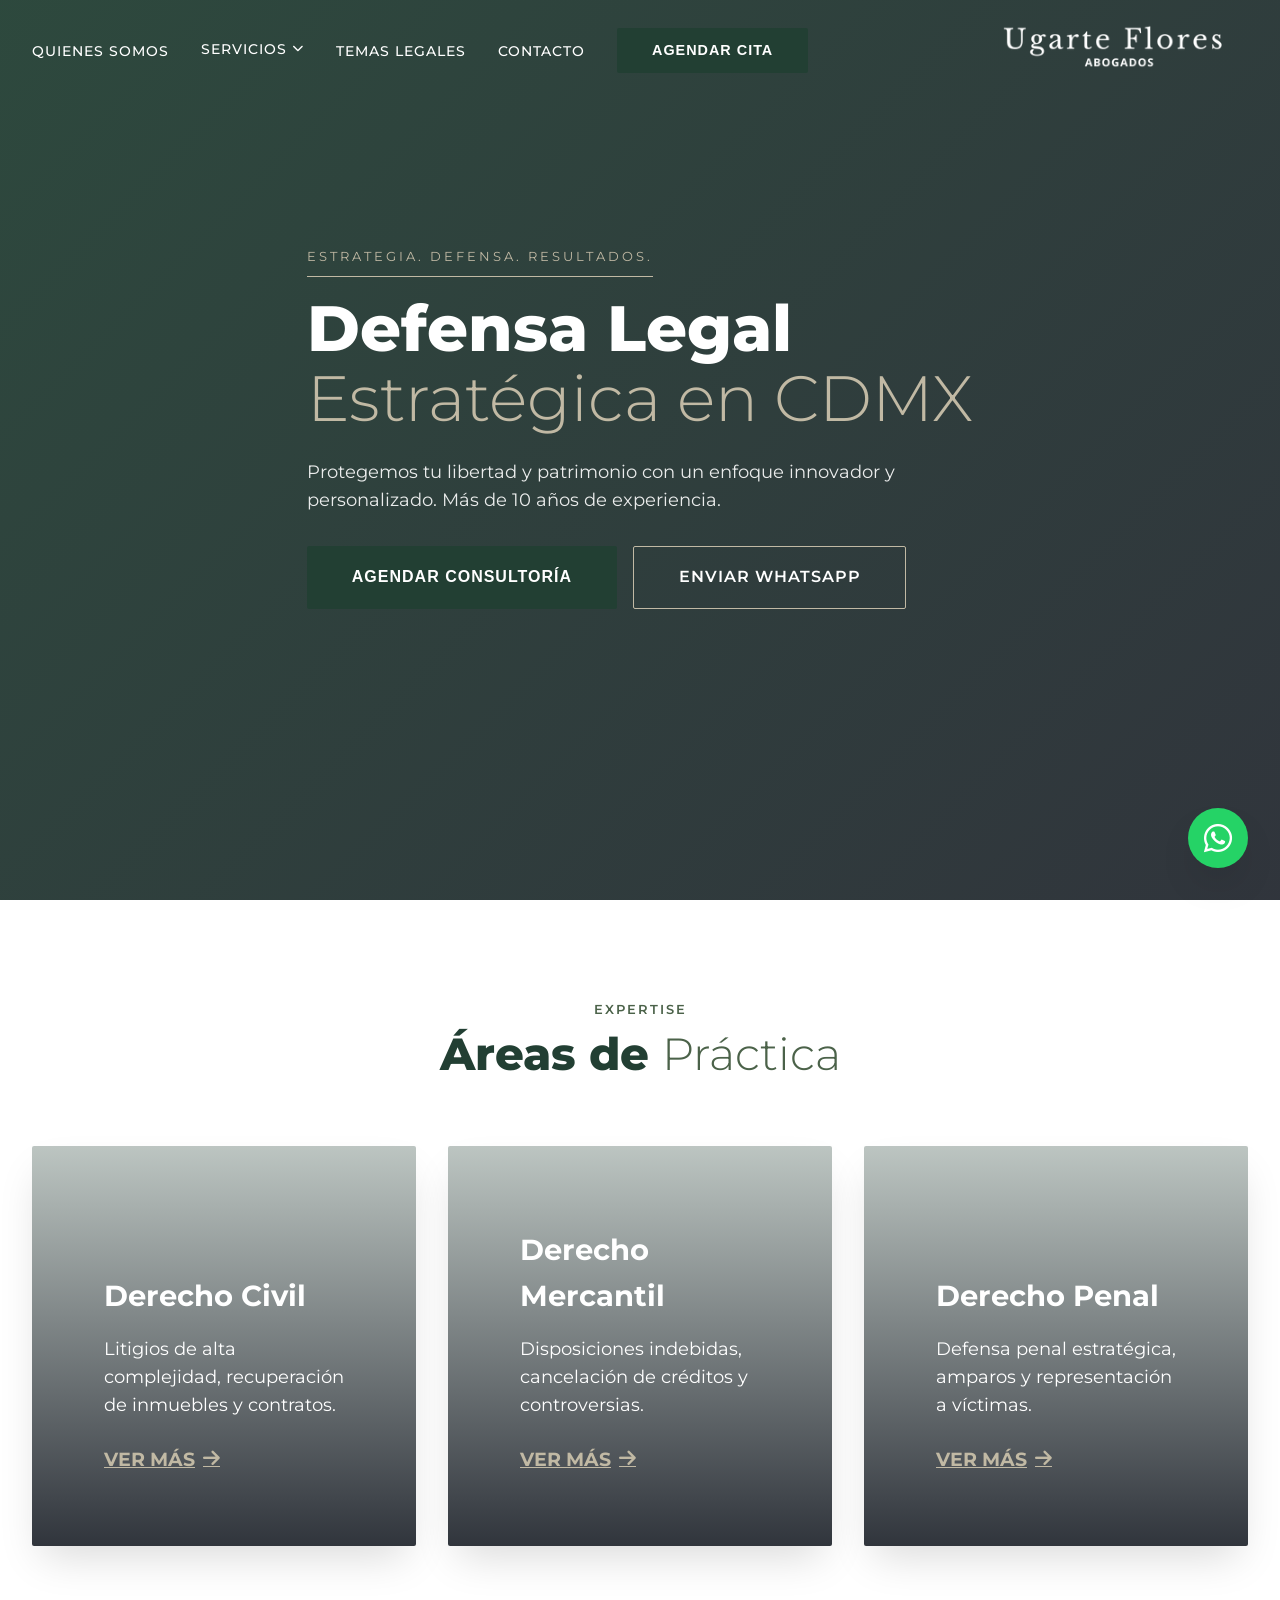
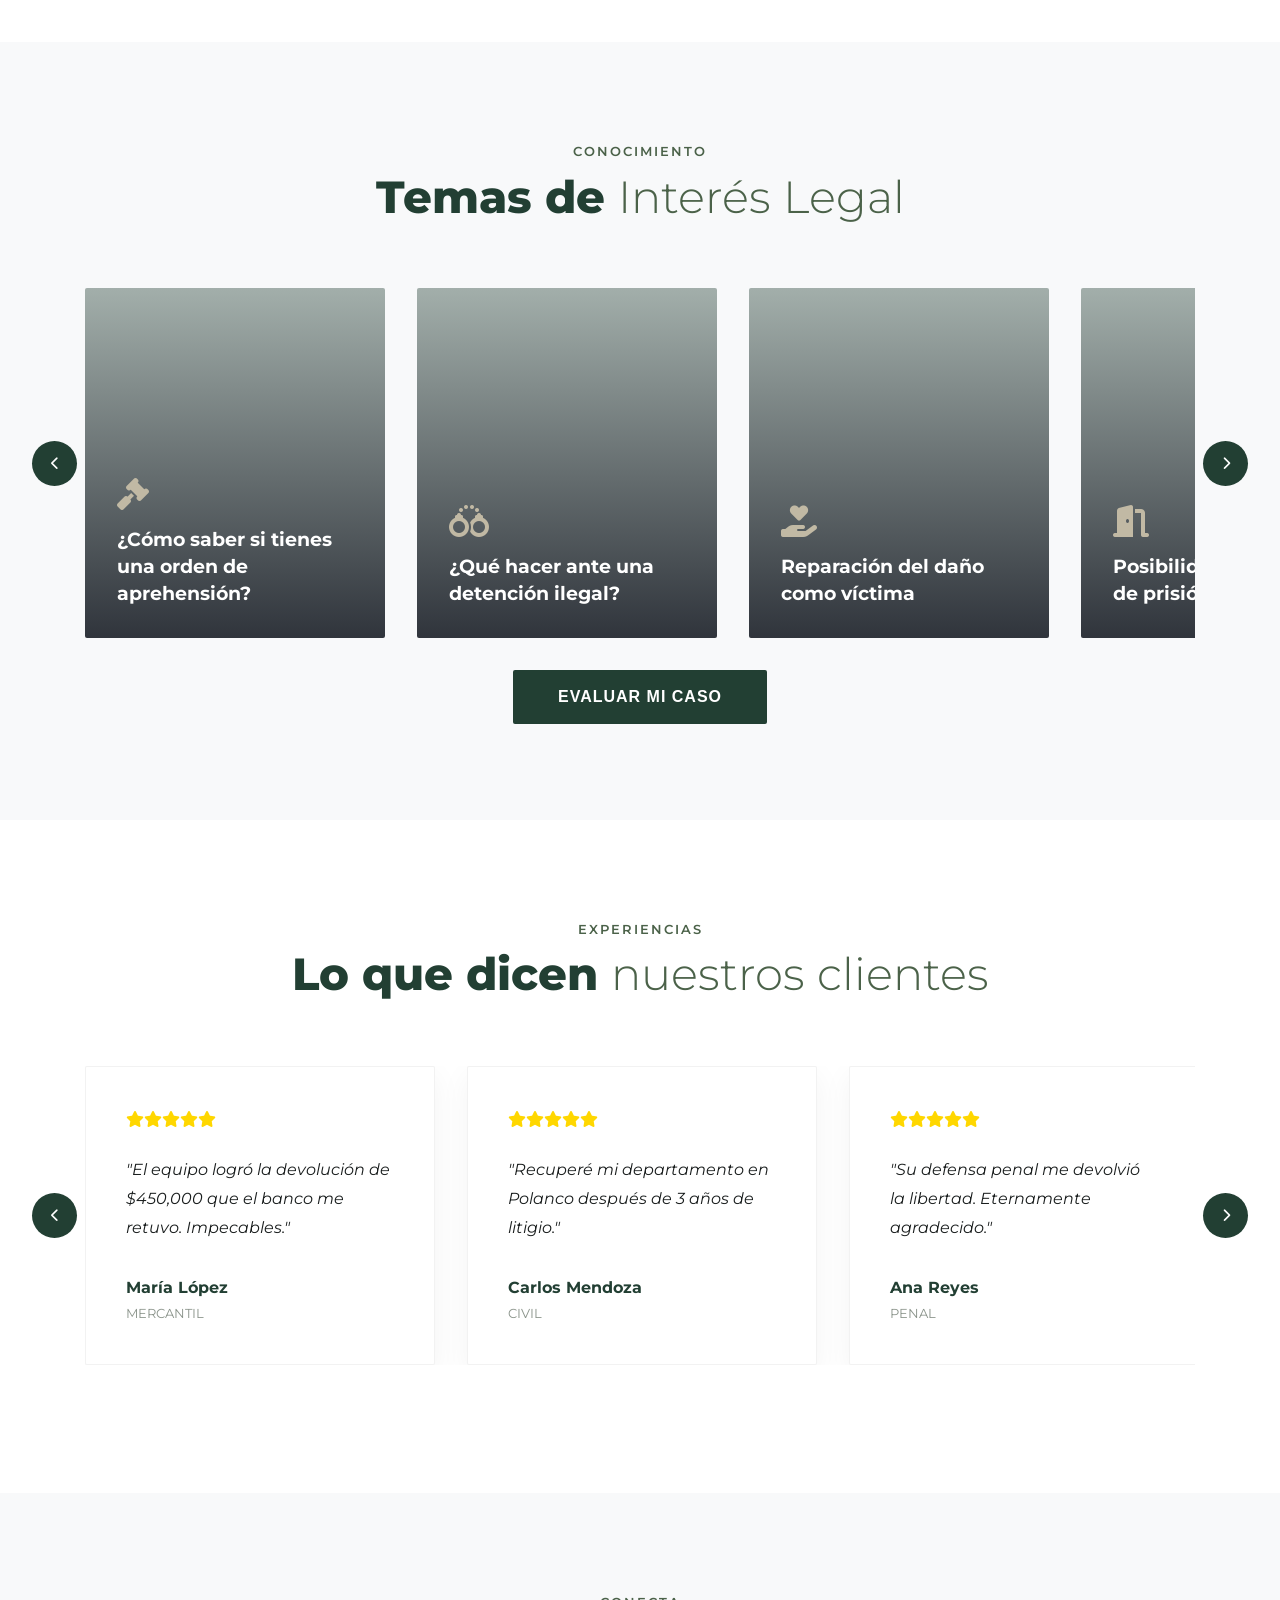
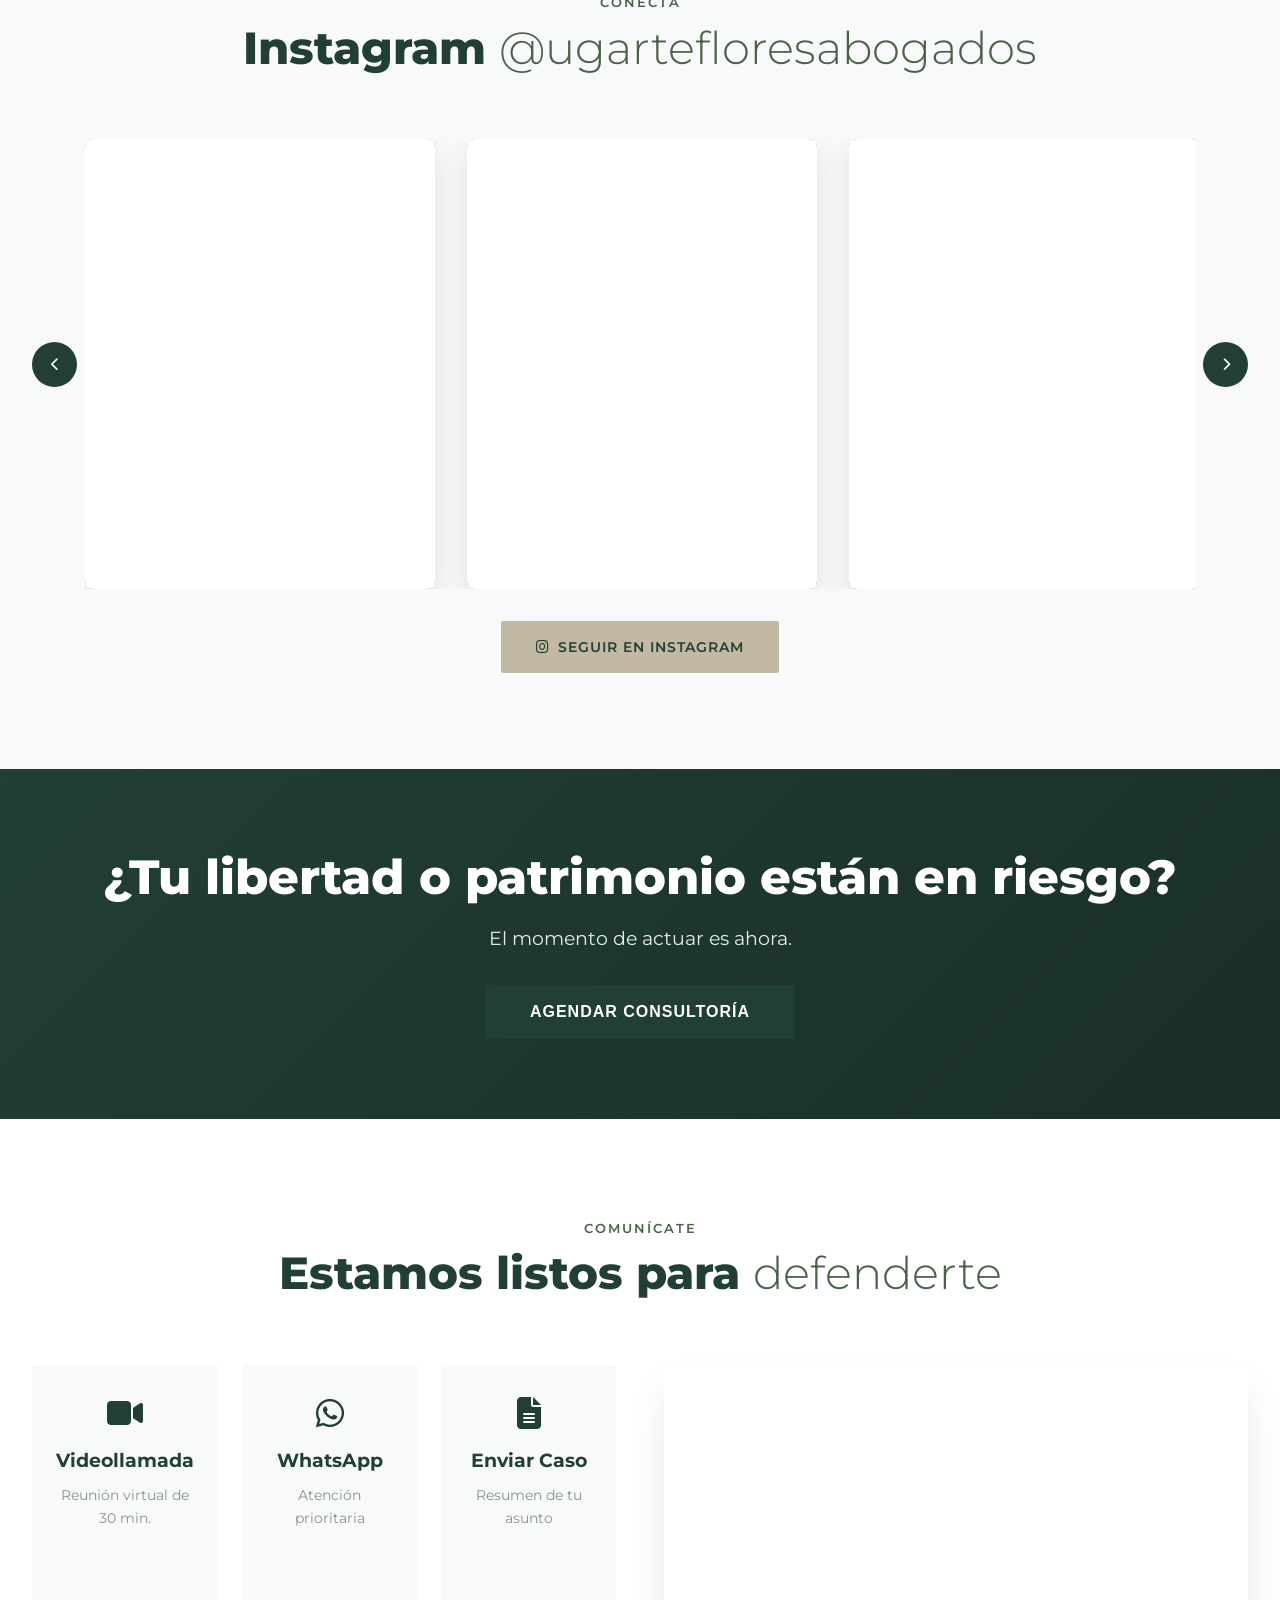
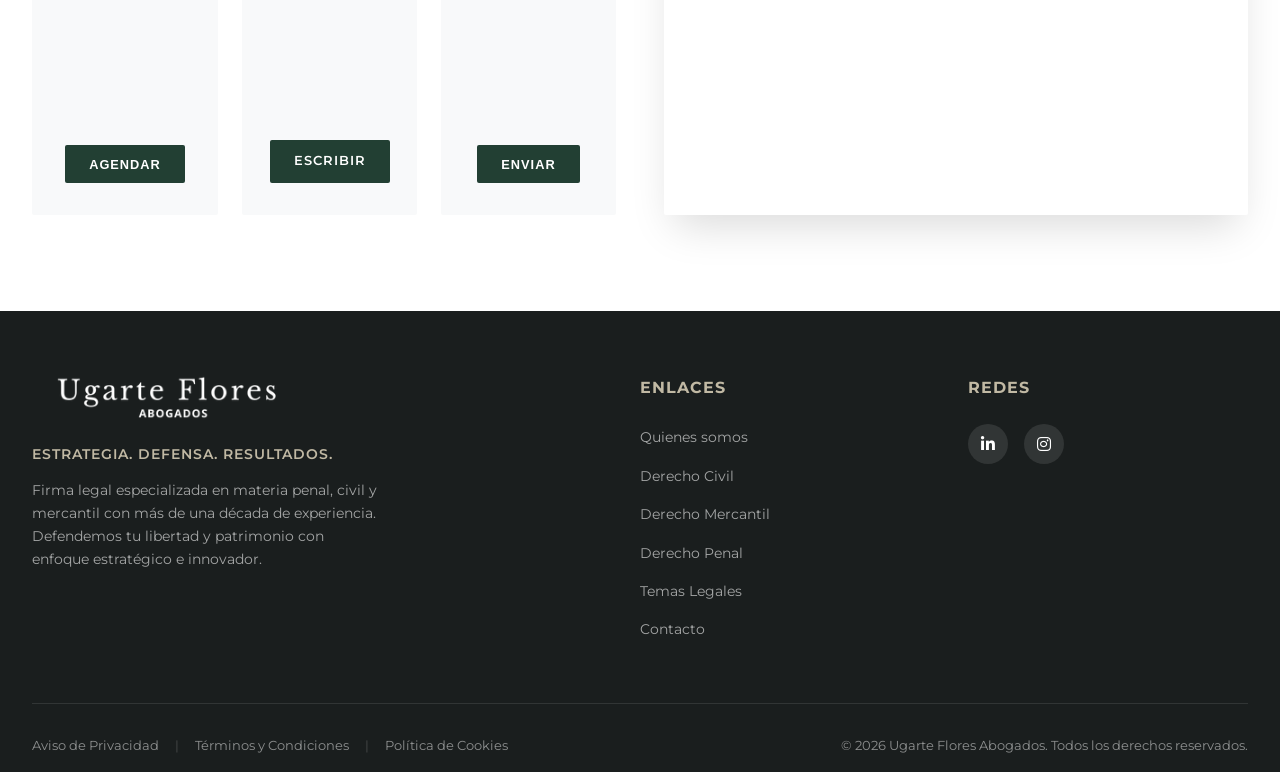
==== commit a4b2726a: "Correción de los enlaces del footer" ====
--- a/index.html
+++ b/index.html
@@ -432,64 +432,74 @@
     </main>
 
     <!-- FOOTER -->
-<footer class="footer">
-  <div class="container">
-    <div class="footer-content">
-      <div class="footer-logo">
-        <a href="/">
-          <img src="img/logo.png" alt="Ugarte Flores Abogados" />
-        </a>
-        <p class="footer-slogan">Estrategia. Defensa. Resultados.</p>
-        <p class="footer-description">
-          Firma legal especializada en materia penal, civil y mercantil con más de una década de experiencia. Defendemos tu libertad y patrimonio con enfoque estratégico e innovador.
-        </p>
+    <footer class="footer">
+      <div class="container">
+        <div class="footer-content">
+          <div class="footer-logo">
+            <a href="/">
+              <img src="img/logo.png" alt="Ugarte Flores Abogados" />
+            </a>
+            <p class="footer-slogan">Estrategia. Defensa. Resultados.</p>
+            <p class="footer-description">
+              Firma legal especializada en materia penal, civil y mercantil con
+              más de una década de experiencia. Defendemos tu libertad y
+              patrimonio con enfoque estratégico e innovador.
+            </p>
+          </div>
+
+          <div class="footer-links">
+            <h4>Enlaces</h4>
+            <ul>
+              <li><a href="quienes-somos.html">Quienes somos</a></li>
+              <li><a href="derecho-civil.html">Derecho Civil</a></li>
+              <li><a href="derecho-mercantil.html">Derecho Mercantil</a></li>
+              <li><a href="derecho-penal.html">Derecho Penal</a></li>
+              <li><a href="/#temas-legales">Temas Legales</a></li>
+              <li><a href="contacto.html">Contacto</a></li>
+            </ul>
+          </div>
+
+          <div class="footer-social">
+            <h4>Redes</h4>
+            <div class="social-icons">
+              <a
+                href="#"
+                class="social-icon"
+                target="_blank"
+                rel="noopener noreferrer"
+              >
+                <i class="fab fa-linkedin-in"></i>
+              </a>
+              <a
+                href="https://www.instagram.com/ugartefloresabogados/"
+                class="social-icon"
+                target="_blank"
+                rel="noopener noreferrer"
+              >
+                <i class="fab fa-instagram"></i>
+              </a>
+            </div>
+          </div>
+        </div>
+
+        <!-- Línea legal -->
+        <div class="footer-legal">
+          <div class="legal-links">
+            <a href="aviso-privacidad.html">Aviso de Privacidad</a>
+            <span class="separator">|</span>
+            <a href="terminos-condiciones.html">Términos y Condiciones</a>
+            <span class="separator">|</span>
+            <a href="politica-cookies.html">Política de Cookies</a>
+          </div>
+          <div class="copyright">
+            <p>
+              &copy; <span id="currentYear"></span> Ugarte Flores Abogados.
+              Todos los derechos reservados.
+            </p>
+          </div>
+        </div>
       </div>
-      
-      <div class="footer-links">
-        <h4>Enlaces</h4>
-        <ul>
-          <li><a href="/">Inicio</a></li>
-          <li><a href="quienes-somos.html">Quienes somos</a></li>
-          <li><a href="/#servicios">Servicios</a></li>
-          <li><a href="/#temas-legales">Temas Legales</a></li>
-          <li><a href="/#testimonios">Testimonios</a></li>
-          <li><a href="contacto.html">Contacto</a></li>
-        </ul>
-      </div>
-      
-      <div class="footer-social">
-        <h4>Redes</h4>
-        <div class="social-icons">
-          <a href="#" class="social-icon" target="_blank" rel="noopener noreferrer">
-            <i class="fab fa-linkedin-in"></i>
-          </a>
-          <a 
-            href="https://www.instagram.com/ugartefloresabogados/" 
-            class="social-icon" 
-            target="_blank" 
-            rel="noopener noreferrer"
-          >
-            <i class="fab fa-instagram"></i>
-          </a>
-        </div>
-      </div>
-    </div>
-    
-    <!-- Línea legal -->
-    <div class="footer-legal">
-      <div class="legal-links">
-        <a href="aviso-privacidad.html">Aviso de Privacidad</a>
-        <span class="separator">|</span>
-        <a href="terminos-condiciones.html">Términos y Condiciones</a>
-        <span class="separator">|</span>
-        <a href="politica-cookies.html">Política de Cookies</a>
-      </div>
-      <div class="copyright">
-        <p>&copy; <span id="currentYear"></span> Ugarte Flores Abogados. Todos los derechos reservados.</p>
-      </div>
-    </div>
-  </div>
-</footer>
+    </footer>
 
     <!-- MODALES -->
     <div id="topicModal" class="modal">
@@ -535,4 +545,4 @@
     <script src="https://unpkg.com/aos@2.3.1/dist/aos.js"></script>
     <script src="js/script.js"></script>
   </body>
-</html>+</html>
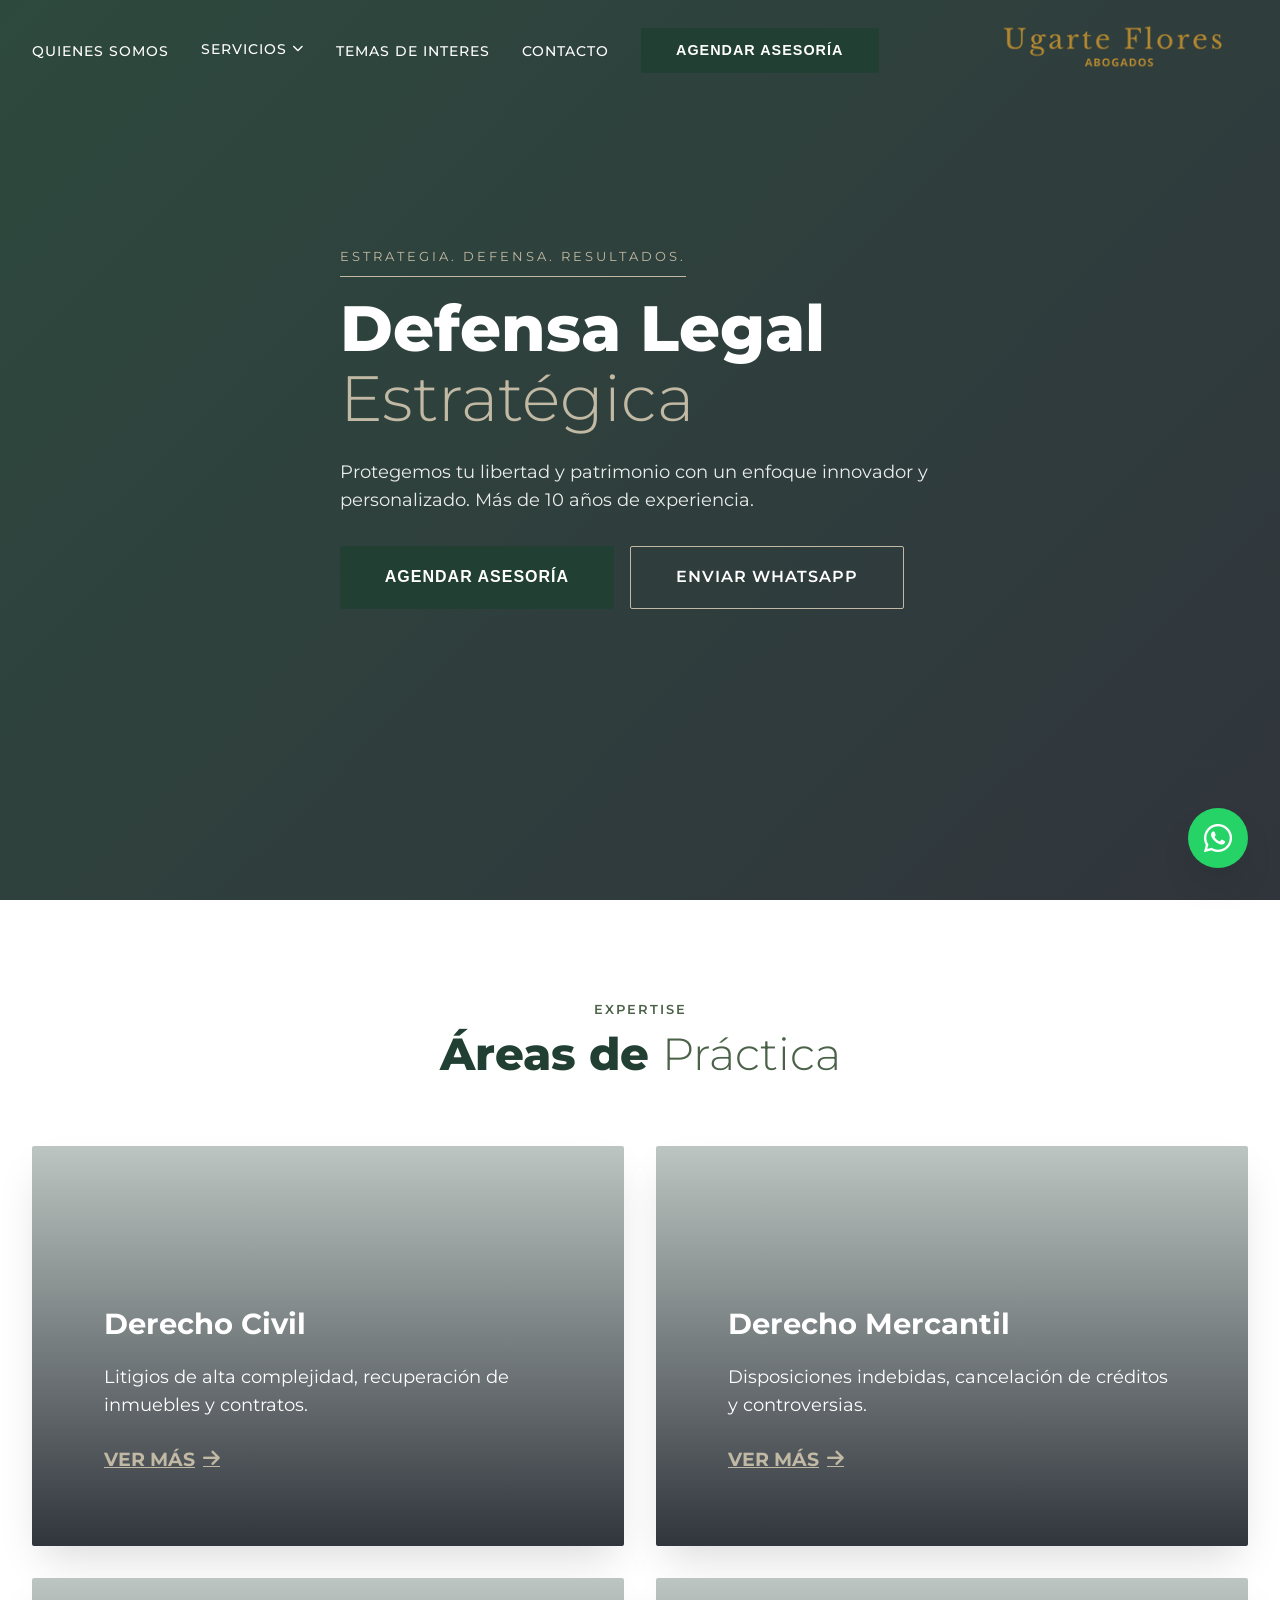
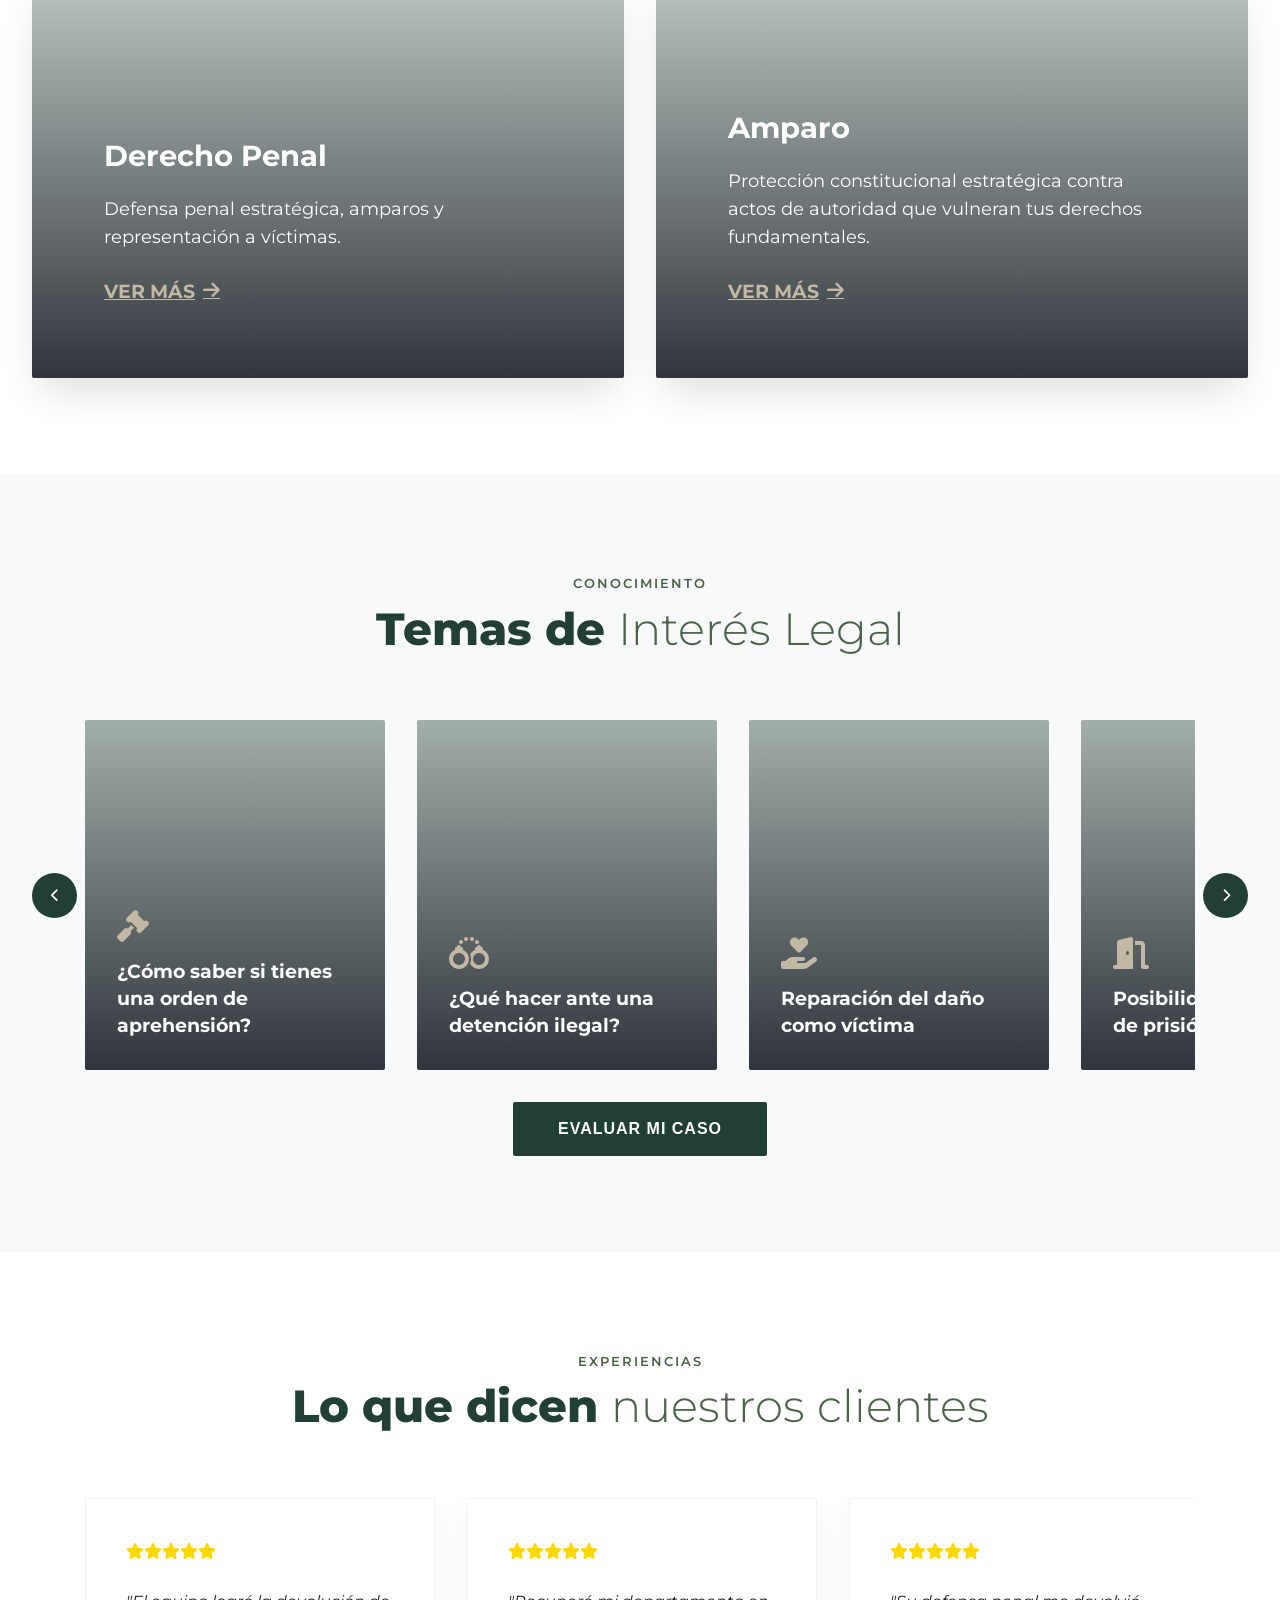
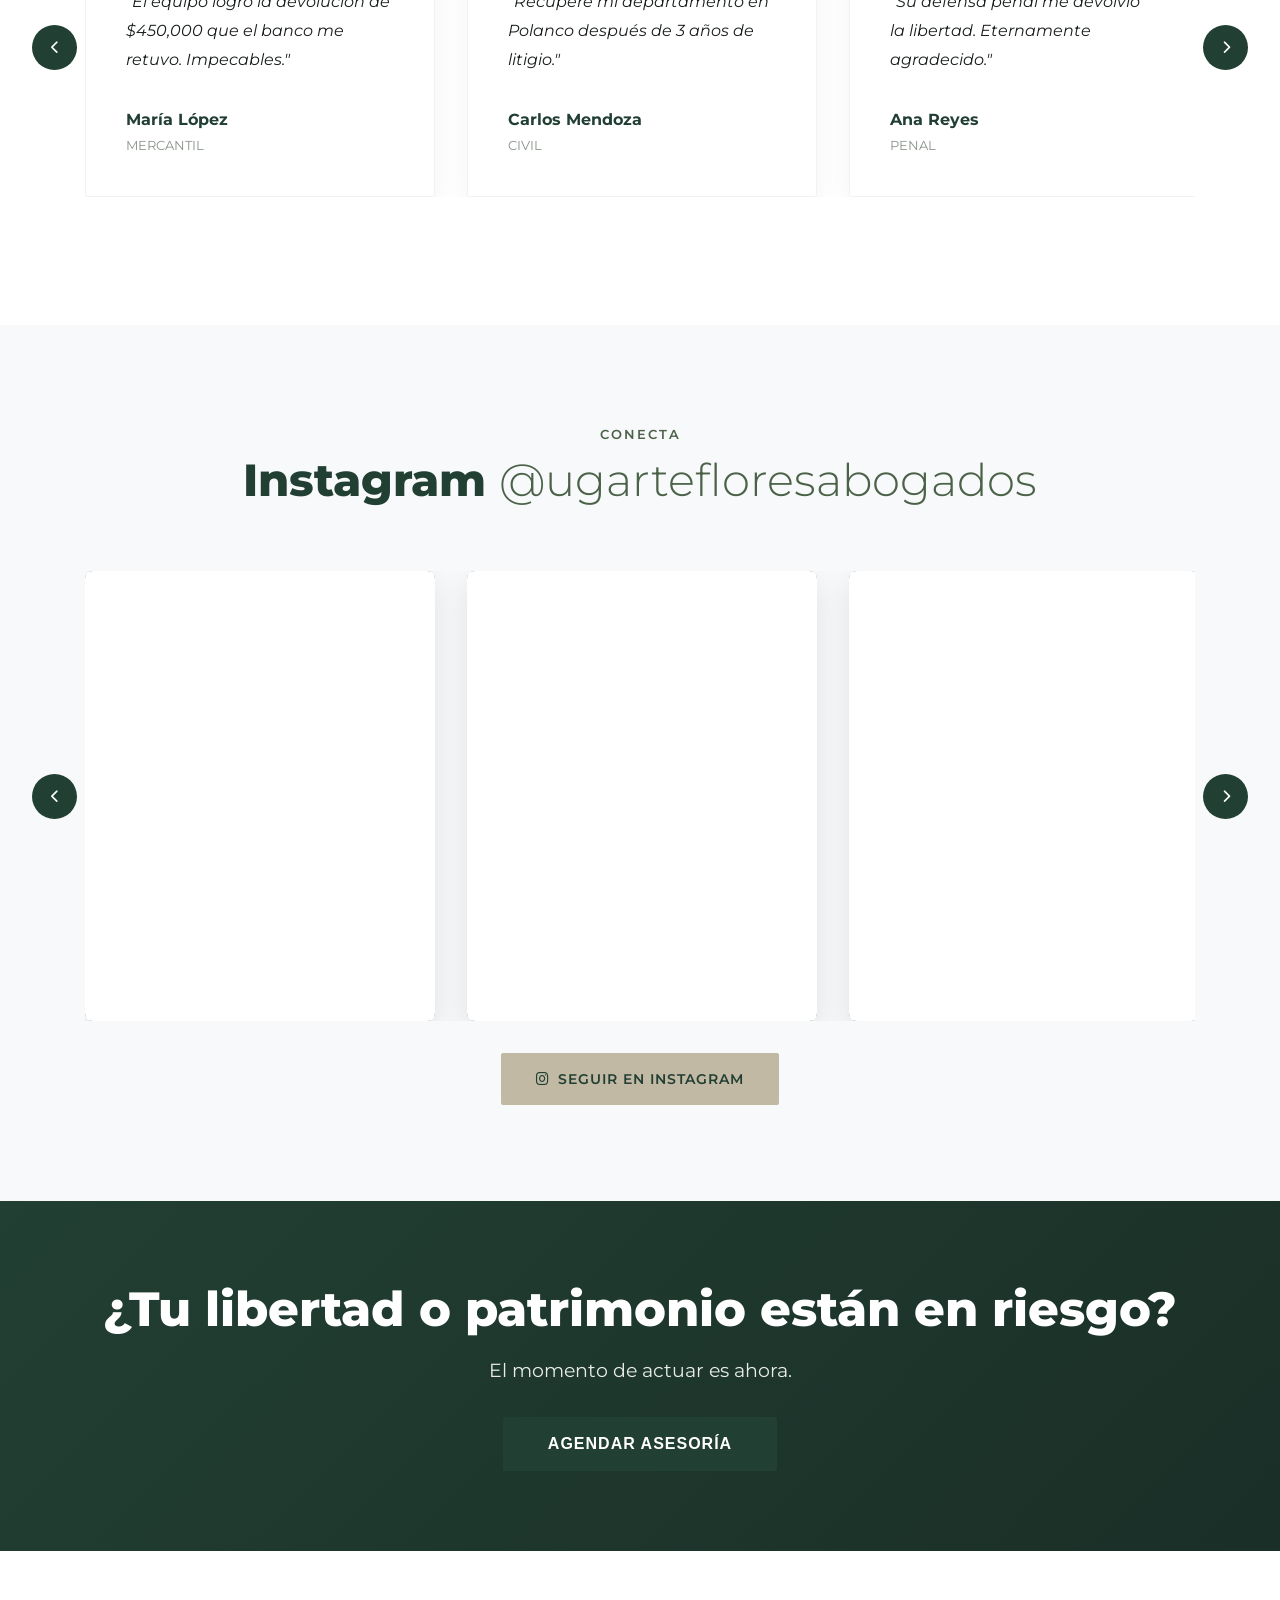
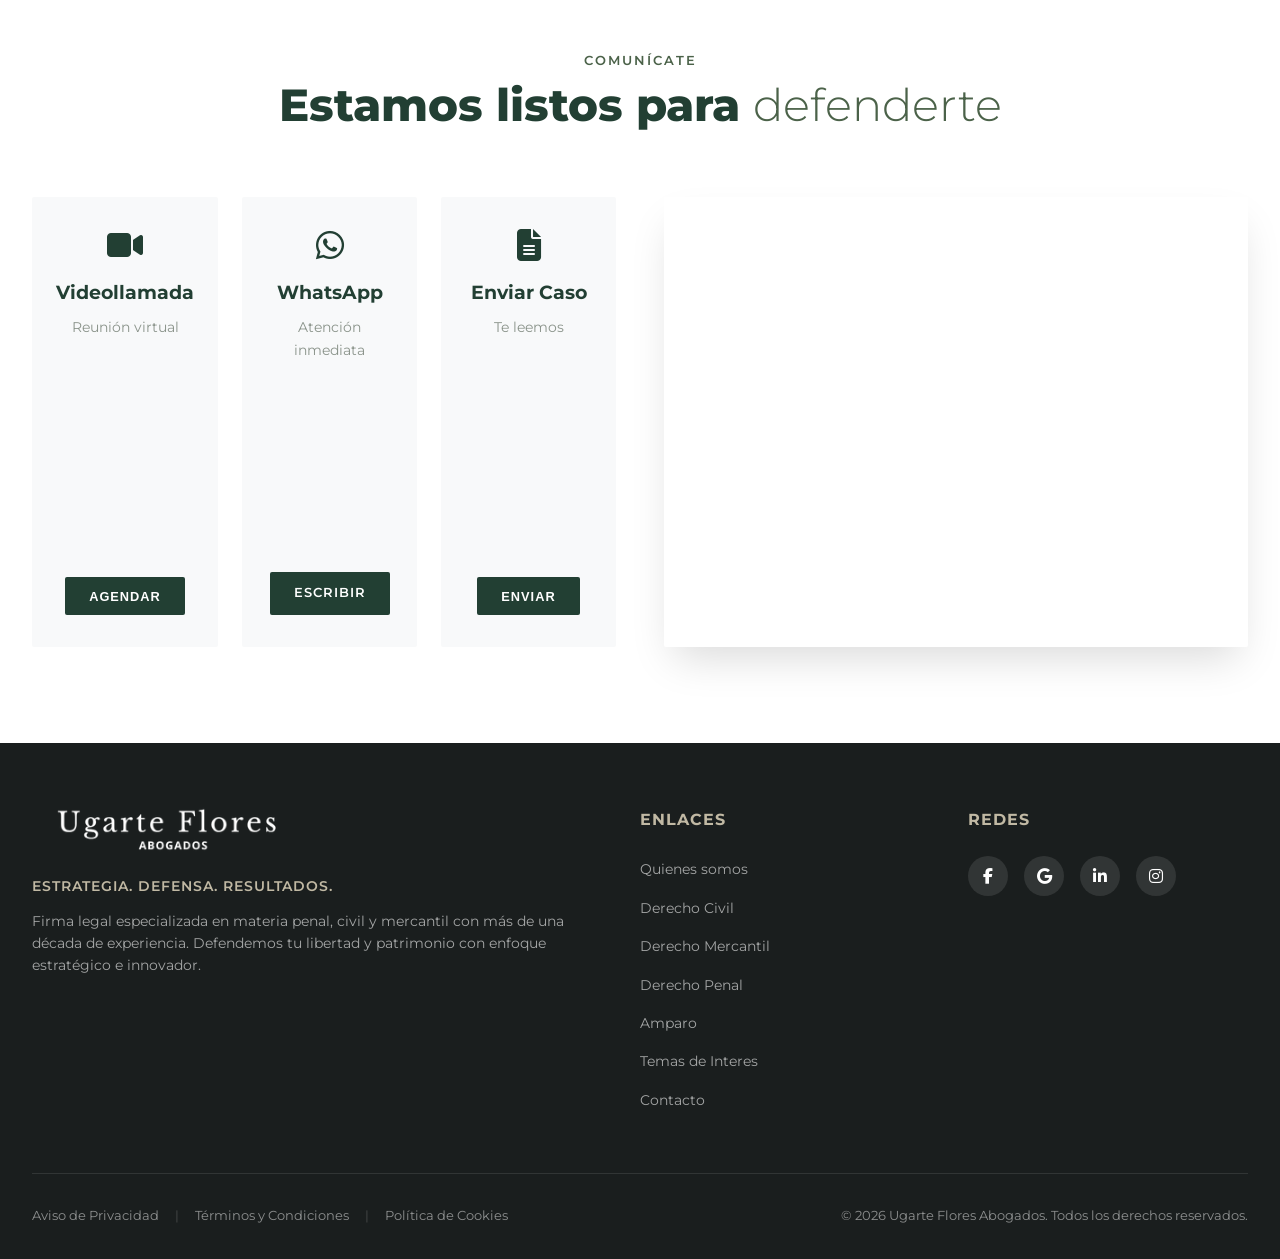
==== commit a22d84b8: "Modificaciones solicitadas por el cliente" ====
--- a/index.html
+++ b/index.html
@@ -78,15 +78,37 @@
       <div class="loader-spinner"></div>
     </div>
 
-    <!-- WhatsApp Floating Button -->
-    <a
-      href="https://wa.me/525513619304?text=Hola%2C%20necesito%20asesor%C3%ADa%20legal%20estrat%C3%A9gica."
-      class="whatsapp-float"
-      target="_blank"
-    >
+    <!-- WhatsApp Floating Button con opciones -->
+    <div class="whatsapp-float" id="whatsappFloatBtn">
       <i class="fab fa-whatsapp"></i>
       <span>Contacto Inmediato</span>
-    </a>
+    </div>
+
+    <!-- Modal de opciones de WhatsApp -->
+    <div id="whatsappModal" class="modal whatsapp-options-modal">
+      <div class="modal-content whatsapp-modal-content">
+        <span class="close-modal close-whatsapp-modal">&times;</span>
+        <h3>¿Cómo prefieres contactarnos?</h3>
+        <div class="whatsapp-options">
+          <a href="#" class="whatsapp-option" id="whatsappProfessional">
+            <i class="fab fa-whatsapp"></i>
+            <div class="option-text">
+              <strong>Contactar a un profesional</strong>
+              <span>Habla directamente con un abogado especializado</span>
+            </div>
+            <i class="fas fa-chevron-right"></i>
+          </a>
+          <a href="#" class="whatsapp-option" id="whatsappSchedule">
+            <i class="fab fa-whatsapp"></i>
+            <div class="option-text">
+              <strong>Agendar una asesoría</strong>
+              <span>Programa una cita con nuestro equipo legal</span>
+            </div>
+            <i class="fas fa-chevron-right"></i>
+          </a>
+        </div>
+      </div>
+    </div>
 
     <!-- Header -->
     <header class="header" id="header">
@@ -102,7 +124,6 @@
             <li>
               <a href="/quienes-somos.html" class="nav-link">Quienes somos</a>
             </li>
-            <!-- NUEVO ÍTEM -->
             <li class="dropdown">
               <a href="/#servicios" class="nav-link dropdown-toggle">
                 Servicios <i class="fas fa-chevron-down dropdown-arrow"></i>
@@ -123,16 +144,21 @@
                     >Derecho Penal</a
                   >
                 </li>
+                <li>
+                  <a href="/derecho-amparo.html" class="dropdown-item"
+                    >Amparo</a
+                  >
+                </li>
               </ul>
             </li>
             <li>
-              <a href="/#temas-legales" class="nav-link">Temas Legales</a>
+              <a href="/#temas-legales" class="nav-link">Temas de Interes</a>
             </li>
             <li><a href="/contacto.html" class="nav-link">Contacto</a></li>
           </ul>
           <div class="nav-actions">
             <button class="btn btn-primary" id="btnAgendarHeader">
-              Agendar Cita
+              Agendar Asesoría
             </button>
           </div>
         </nav>
@@ -140,7 +166,12 @@
         <!-- Logo (ahora a la derecha) -->
         <div class="logo">
           <a href="/">
-            <img src="img/logo.png" alt="Ugarte Flores Abogados" />
+            <img
+              src="img/logo.png"
+              alt="Ugarte Flores Abogados"
+              class="logo-img"
+              id="logoImg"
+            />
           </a>
         </div>
       </div>
@@ -152,38 +183,19 @@
         <div class="hero-overlay"></div>
         <div class="container hero-content">
           <span class="hero-badge">Estrategia. Defensa. Resultados.</span>
-          <h1 class="hero-title">
-            Defensa Legal <span>Estratégica en CDMX</span>
-          </h1>
+          <h1 class="hero-title">Defensa Legal <span>Estratégica</span></h1>
           <p class="hero-subtitle">
             Protegemos tu libertad y patrimonio con un enfoque innovador y
             personalizado. Más de 10 años de experiencia.
           </p>
           <div class="hero-buttons">
             <button class="btn btn-primary btn-large" id="btnAgendarHero">
-              Agendar Consultoría
-            </button>
-            <a
-              href="https://wa.me/525513619304?text=Hola%2C%20requiero%20una%20consulta%20legal%20urgente."
-              class="btn btn-outline btn-large"
-              target="_blank"
+              Agendar Asesoría
+            </button>
+            <a href="#" class="btn btn-outline btn-large" id="whatsappHeroBtn"
               >Enviar WhatsApp</a
             >
           </div>
-          <!-- <div class="hero-stats">
-                    <div class="stat-item">
-                        <span class="stat-number" id="statYears">0</span>
-                        <span class="stat-label">Años</span>
-                    </div>
-                    <div class="stat-item">
-                        <span class="stat-number" id="statCases">0</span>
-                        <span class="stat-label">Casos</span>
-                    </div>
-                    <div class="stat-item">
-                        <span class="stat-number" id="statClients">0</span>
-                        <span class="stat-label">Clientes</span>
-                    </div>
-                </div> -->
         </div>
       </section>
 
@@ -198,7 +210,7 @@
             <div
               class="service-card"
               style="
-                background-image: url(&quot;https://images.unsplash.com/photo-1589829545856-d10d557cf95f?auto=format&fit=crop&w=800&q=80&quot;);
+                background-image: url(https://images.pexels.com/photos/207662/pexels-photo-207662.jpeg?_gl=1*1i3xq0q*_ga*MTcxMDY0Mjc5Ny4xNzc0Mzg2Njcy*_ga_8JE65Q40S6*czE3NzU1MTk3NzAkbzQkZzEkdDE3NzU1MjAwMjUkajQ2JGwwJGgw);
               "
             >
               <div class="service-card-overlay"></div>
@@ -216,7 +228,7 @@
             <div
               class="service-card"
               style="
-                background-image: url(&quot;https://images.unsplash.com/photo-1450101499163-c8848c66ca85?auto=format&fit=crop&w=800&q=80&quot;);
+                background-image: url(https://images.pexels.com/photos/28280851/pexels-photo-28280851.jpeg?_gl=1*1ltgp1u*_ga*MTcxMDY0Mjc5Ny4xNzc0Mzg2Njcy*_ga_8JE65Q40S6*czE3NzU1MTk3NzAkbzQkZzEkdDE3NzU1MjAzMjgkajQxJGwwJGgw);
               "
             >
               <div class="service-card-overlay"></div>
@@ -234,7 +246,7 @@
             <div
               class="service-card"
               style="
-                background-image: url(&quot;https://images.pexels.com/photos/5669602/pexels-photo-5669602.jpeg?auto=compress&cs=tinysrgb&w=1260&h=750&dpr=2&quot;);
+                background-image: url(https://images.pexels.com/photos/16293861/pexels-photo-16293861.jpeg?_gl=1*18dn9be*_ga*MTcxMDY0Mjc5Ny4xNzc0Mzg2Njcy*_ga_8JE65Q40S6*czE3NzU1MTk3NzAkbzQkZzEkdDE3NzU1MjA1MDQkajU5JGwwJGgw);
               "
             >
               <div class="service-card-overlay"></div>
@@ -249,6 +261,25 @@
                 </a>
               </div>
             </div>
+            <!-- Nueva card del servicio Amparo -->
+            <div
+              class="service-card"
+              style="
+                background-image: url(https://images.pexels.com/photos/6077497/pexels-photo-6077497.jpeg?_gl=1*fpiw8q*_ga*MTcxMDY0Mjc5Ny4xNzc0Mzg2Njcy*_ga_8JE65Q40S6*czE3NzU1MTk3NzAkbzQkZzEkdDE3NzU1MjIyNjUkajMkbDAkaDA.);
+              "
+            >
+              <div class="service-card-overlay"></div>
+              <div class="service-card-content">
+                <h3>Amparo</h3>
+                <p>
+                  Protección constitucional estratégica contra actos de
+                  autoridad que vulneran tus derechos fundamentales.
+                </p>
+                <a href="derecho-amparo.html" class="service-link">
+                  Ver más <i class="fas fa-arrow-right"></i>
+                </a>
+              </div>
+            </div>
           </div>
         </div>
       </section>
@@ -366,7 +397,7 @@
             </h2>
             <p class="cta-subtitle">El momento de actuar es ahora.</p>
             <button class="btn btn-primary btn-large" id="btnAgendarCta">
-              Agendar Consultoría
+              Agendar Asesoría
             </button>
           </div>
         </div>
@@ -387,7 +418,7 @@
               <div class="contact-card">
                 <i class="fas fa-video contact-icon"></i>
                 <h3>Videollamada</h3>
-                <p>Reunión virtual de 30 min.</p>
+                <p>Reunión virtual</p>
                 <button
                   class="btn btn-primary btn-small"
                   id="btnAgendarContacto"
@@ -398,18 +429,18 @@
               <div class="contact-card">
                 <i class="fab fa-whatsapp contact-icon"></i>
                 <h3>WhatsApp</h3>
-                <p>Atención prioritaria</p>
+                <p>Atención inmediata</p>
                 <a
-                  href="https://wa.me/525513619304?text=Hola%2C%20contacto%20desde%20web."
+                  href="#"
                   class="btn btn-primary btn-small"
-                  target="_blank"
+                  id="whatsappContactBtn"
                   >Escribir</a
                 >
               </div>
               <div class="contact-card">
                 <i class="fas fa-file-alt contact-icon"></i>
                 <h3>Enviar Caso</h3>
-                <p>Resumen de tu asunto</p>
+                <p>Te leemos</p>
                 <button class="btn btn-primary btn-small" id="btnEnviarCaso">
                   Enviar
                 </button>
@@ -418,7 +449,7 @@
 
             <div class="contact-map">
               <iframe
-                src="https://www.google.com/maps/embed?pb=!1m18!1m12!1m3!1d3762.865247384735!2d-99.16853968457818!3d19.42701434523897!2m3!1f0!2f0!3f0!3m2!1i1024!2i768!4f13.1!3m3!1m2!1s0x85d1ff35c2b9c2c5%3A0x9b9f9f9f9f9f9f9f!2sPolanco%2C%20CDMX!5e0!3m2!1ses!2smx!4v1620000000000!5m2!1ses!2smx"
+                src="https://www.google.com/maps/embed?pb=!1m18!1m12!1m3!1d7644.9643203644655!2d-99.17938600784139!3d19.38323132754239!2m3!1f0!2f0!3f0!3m2!1i1024!2i768!4f13.1!3m3!1m2!1s0x85d1ff9dee85774d%3A0x80a0f69371b471c2!2sInsurgentes%20San%20Borja%2C%2003100%20Ciudad%20de%20M%C3%A9xico%2C%20CDMX!5e1!3m2!1ses!2smx!4v1775526627398!5m2!1ses!2smx"
                 width="100%"
                 height="100%"
                 style="border: 0"
@@ -454,7 +485,8 @@
               <li><a href="derecho-civil.html">Derecho Civil</a></li>
               <li><a href="derecho-mercantil.html">Derecho Mercantil</a></li>
               <li><a href="derecho-penal.html">Derecho Penal</a></li>
-              <li><a href="/#temas-legales">Temas Legales</a></li>
+              <li><a href="derecho-amparo.html">Amparo</a></li>
+              <li><a href="/#temas-legales">Temas de Interes</a></li>
               <li><a href="contacto.html">Contacto</a></li>
             </ul>
           </div>
@@ -462,6 +494,22 @@
           <div class="footer-social">
             <h4>Redes</h4>
             <div class="social-icons">
+              <a
+                href="https://www.facebook.com/ugartefloresabogados"
+                class="social-icon"
+                target="_blank"
+                rel="noopener noreferrer"
+              >
+                <i class="fab fa-facebook-f"></i>
+              </a>
+              <a
+                href="mailto:contacto@ugartefloresabogados.com"
+                class="social-icon"
+                target="_blank"
+                rel="noopener noreferrer"
+              >
+                <i class="fab fa-google"></i>
+              </a>
               <a
                 href="#"
                 class="social-icon"
--- a/css/styles.css
+++ b/css/styles.css
@@ -115,7 +115,7 @@
 
 .logo img {
     height: 45px;
-    filter: brightness(0) invert(1);
+    /* filter: brightness(0) invert(1); */
     transition: var(--transition);
     position: relative;
     z-index: 1002;
@@ -142,7 +142,6 @@
     color: var(--primary);
 }
 
-/* Cuando el menú está abierto, el ícono debe ser oscuro para verse sobre fondo blanco */
 .menu-toggle.active {
     color: var(--primary) !important;
 }
@@ -434,7 +433,6 @@
     opacity: 0.7;
 }
 
-/* ===== RESPONSIVE HERO - CONTADORES EN FILA ===== */
 @media (max-width: 768px) {
     .hero {
         min-height: auto;
@@ -458,7 +456,6 @@
         width: 100%;
     }
     
-    /* CONTADORES EN FILA - CORREGIDO */
     .hero-stats {
         display: flex;
         flex-direction: row;
@@ -1095,25 +1092,43 @@
     margin-bottom: 3rem;
 }
 
+.footer-logo a {
+    display: inline-block;
+}
+
 .footer-logo img {
-    height: 40px;
+    height: 45px;
     margin-bottom: 1rem;
     filter: brightness(0) invert(1);
 }
 
-.footer-logo p {
-    opacity: 1;
+.footer-slogan {
+    font-weight: 600;
+    color: var(--secondary);
+    margin-bottom: 0.8rem;
     font-size: 0.9rem;
+    text-transform: uppercase;
+    letter-spacing: 1px;
+}
+
+.footer-description {
+    color: rgba(255,255,255,0.6);
+    font-size: 0.85rem;
+    line-height: 1.6;
+    margin-top: 0.5rem;
 }
 
 .footer h4 {
     color: var(--secondary);
     margin-bottom: 1.5rem;
-    font-size: 1.1rem;
+    font-size: 1rem;
+    text-transform: uppercase;
+    letter-spacing: 1px;
 }
 
 .footer ul {
     list-style: none;
+    padding: 0;
 }
 
 .footer ul li {
@@ -1121,15 +1136,13 @@
 }
 
 .footer ul li a {
-    color: var(--white);
+    color: rgba(255,255,255,0.6);
     text-decoration: none;
-    opacity: 1;
     transition: var(--transition);
     font-size: 0.9rem;
 }
 
 .footer ul li a:hover {
-    opacity: 1;
     color: var(--secondary);
     padding-left: 5px;
 }
@@ -1149,6 +1162,7 @@
     justify-content: center;
     color: var(--white);
     transition: var(--transition);
+    text-decoration: none;
 }
 
 .social-icon:hover {
@@ -1157,12 +1171,44 @@
     transform: translateY(-3px);
 }
 
-.footer-bottom {
-    text-align: center;
+/* Línea legal */
+.footer-legal {
+    border-top: 1px solid rgba(255,255,255,0.1);
     padding-top: 2rem;
-    border-top: 1px solid rgba(255,255,255,0.1);
+    display: flex;
+    justify-content: space-between;
+    align-items: center;
+    flex-wrap: wrap;
+    gap: 1rem;
+}
+
+.legal-links {
+    display: flex;
+    align-items: center;
+    gap: 1rem;
+    flex-wrap: wrap;
+}
+
+.legal-links a {
+    color: rgba(255,255,255,0.5);
+    text-decoration: none;
     font-size: 0.8rem;
-    opacity: 1;
+    transition: var(--transition);
+}
+
+.legal-links a:hover {
+    color: var(--secondary);
+}
+
+.legal-links .separator {
+    color: rgba(255,255,255,0.2);
+    font-size: 0.8rem;
+}
+
+.copyright p {
+    color: rgba(255,255,255,0.5);
+    font-size: 0.8rem;
+    margin: 0;
 }
 
 @media (max-width: 1024px) {
@@ -1173,7 +1219,7 @@
 
 @media (max-width: 768px) {
     .footer {
-        padding: 3rem 0 1.5rem;
+        padding: 3rem 0 1rem;
     }
     
     .footer-content {
@@ -1182,8 +1228,33 @@
         text-align: center;
     }
     
+    .footer-logo {
+        max-width: 100%;
+    }
+    
     .social-icons {
         justify-content: center;
+    }
+    
+    .footer-legal {
+        flex-direction: column;
+        text-align: center;
+        gap: 1rem;
+    }
+    
+    .legal-links {
+        justify-content: center;
+    }
+}
+
+@media (max-width: 480px) {
+    .legal-links {
+        flex-direction: column;
+        gap: 0.5rem;
+    }
+    
+    .legal-links .separator {
+        display: none;
     }
 }
 
@@ -1227,15 +1298,174 @@
     color: var(--primary);
 }
 
-@media (max-width: 768px) {
-    .modal-content {
-        padding: 2rem 1.5rem;
-    }
-    
-    .close-modal {
-        right: 1rem;
-        top: 0.5rem;
-    }
+/* Modal específico de temas legales (escritorio) */
+#topicModal .modal-content {
+    max-width: 750px;
+    padding: 0;
+    border-radius: 12px;
+    overflow: hidden;
+    box-shadow: 0 30px 60px rgba(0,0,0,0.3);
+    background: var(--white);
+    max-height: 90vh;
+    overflow-y: auto;
+}
+
+#topicModal .modal-article {
+    display: flex;
+    flex-direction: column;
+}
+
+#topicModal .modal-article-header {
+    background: linear-gradient(135deg, var(--primary) 0%, var(--primary-dark) 100%);
+    padding: 2.5rem 2.5rem 2rem 2.5rem;
+    color: var(--white);
+    display: flex;
+    align-items: center;
+    gap: 1.5rem;
+    position: relative;
+}
+
+#topicModal .modal-article-header i {
+    font-size: 3rem;
+    background: rgba(255,255,255,0.2);
+    width: 80px;
+    height: 80px;
+    display: flex;
+    align-items: center;
+    justify-content: center;
+    border-radius: 50%;
+    border: 2px solid rgba(255,255,255,0.3);
+    color: var(--secondary);
+}
+
+#topicModal .modal-article-header h2 {
+    color: var(--white);
+    font-size: 2rem;
+    margin: 0;
+    flex: 1;
+    font-weight: 700;
+    line-height: 1.3;
+    text-shadow: 0 2px 4px rgba(0,0,0,0.2);
+}
+
+#topicModal .modal-article-body {
+    padding: 2.5rem;
+    background: var(--white);
+}
+
+#topicModal .modal-article-summary {
+    background: #f8f9fc;
+    padding: 1.8rem;
+    border-radius: 8px;
+    margin-bottom: 2rem;
+    border-left: 4px solid var(--secondary);
+    box-shadow: 0 5px 15px rgba(0,0,0,0.03);
+}
+
+#topicModal .modal-article-summary p {
+    color: var(--black);
+    line-height: 1.8;
+    font-size: 1rem;
+}
+
+#topicModal .modal-article-summary p strong {
+    color: var(--primary);
+    font-weight: 700;
+    display: block;
+    margin-bottom: 0.5rem;
+    font-size: 1.1rem;
+}
+
+#topicModal .modal-article-full {
+    margin-bottom: 2.5rem;
+    padding: 0 0.5rem;
+}
+
+#topicModal .modal-article-full p {
+    color: #4a5568;
+    line-height: 1.9;
+    font-size: 1.05rem;
+    margin-bottom: 1.5rem;
+    text-align: justify;
+}
+
+#topicModal .modal-article-full p:first-child::first-letter {
+    font-size: 3rem;
+    font-weight: 700;
+    color: var(--primary);
+    float: left;
+    line-height: 1;
+    margin-right: 0.5rem;
+    font-family: 'Georgia', serif;
+}
+
+#topicModal .modal-divider {
+    display: flex;
+    align-items: center;
+    gap: 1rem;
+    margin: 1.5rem 0 2rem;
+    color: var(--neutral);
+    font-size: 0.8rem;
+    text-transform: uppercase;
+    letter-spacing: 2px;
+}
+
+#topicModal .modal-divider-line {
+    flex: 1;
+    height: 1px;
+    background: linear-gradient(90deg, transparent, var(--secondary), transparent);
+}
+
+#topicModal .modal-article-actions {
+    display: flex;
+    justify-content: space-between;
+    align-items: center;
+    gap: 1rem;
+    padding: 1.5rem;
+    background: #f8f9fc;
+    border-radius: 8px;
+    border: 1px solid #edf2f7;
+}
+
+#topicModal .modal-article-actions .btn-outline {
+    background: transparent;
+    color: var(--primary);
+    border: 2px solid var(--primary);
+    padding: 0.9rem 2rem;
+    font-weight: 600;
+    transition: all 0.3s ease;
+}
+
+#topicModal .modal-article-actions .btn-outline:hover {
+    background: var(--primary);
+    color: var(--white);
+    transform: translateY(-2px);
+    box-shadow: 0 10px 20px rgba(34,63,51,0.2);
+}
+
+#topicModal .modal-article-actions .btn-outline i {
+    color: var(--primary);
+    transition: all 0.3s ease;
+}
+
+#topicModal .modal-article-actions .btn-outline:hover i {
+    color: var(--white);
+}
+
+#topicModal .modal-article-actions .btn-primary {
+    background: var(--primary);
+    color: var(--white);
+    border: 2px solid var(--primary);
+    padding: 0.9rem 2rem;
+    font-weight: 600;
+    box-shadow: 0 5px 15px rgba(34,63,51,0.3);
+}
+
+#topicModal .modal-article-actions .btn-primary:hover {
+    background: var(--primary-dark);
+    border-color: var(--primary-dark);
+    transform: translateY(-2px);
+    box-shadow: 0 15px 25px rgba(34,63,51,0.4);
 }
 
 /* ===== FORM ===== */
@@ -1296,7 +1526,6 @@
     min-width: 220px;
     box-shadow: 0 10px 30px rgba(0,0,0,0.15);
     border-radius: 2px;
-   
     list-style: none;
     opacity: 0;
     visibility: hidden;
@@ -1328,7 +1557,6 @@
     padding-left: 2rem;
 }
 
-/* Header scrolled - ajustes de color */
 .header.scrolled .dropdown-menu {
     background: var(--white);
     box-shadow: 0 10px 30px rgba(0,0,0,0.1);
@@ -1382,6 +1610,7 @@
         padding-left: 1.5rem;
     }
 }
+
 /* ===== NUEVAS CARDS DE SERVICIOS (CON FONDO) ===== */
 .services-grid {
   display: grid;
@@ -1466,7 +1695,6 @@
   gap: 1rem;
 }
 
-/* Responsive para las nuevas cards */
 @media (max-width: 1024px) {
   .services-grid {
       grid-template-columns: repeat(2, 1fr);
@@ -1491,487 +1719,17 @@
   }
 }
 
-/* ===== MODAL DE TEMAS LEGALES - DISEÑO PROFESIONAL ===== */
-#topicModal .modal-content {
-  max-width: 750px;
-  padding: 0;
-  border-radius: 12px;
-  overflow: hidden;
-  box-shadow: 0 30px 60px rgba(0,0,0,0.3);
-  background: var(--white);
-}
-
-.modal-article {
-  display: flex;
-  flex-direction: column;
-}
-
-/* Cabecera del modal con degradado */
-.modal-article-header {
-  background: linear-gradient(135deg, var(--primary) 0%, var(--primary-dark) 100%);
-  padding: 2.5rem 2.5rem 2rem 2.5rem;
-  color: var(--white);
-  display: flex;
-  align-items: center;
-  gap: 1.5rem;
-  position: relative;
-}
-
-.modal-article-header::after {
-  content: '';
-  position: absolute;
-  bottom: -20px;
-  left: 0;
-  width: 100%;
-  height: 20px;
-  background: linear-gradient(to bottom right, transparent 0%, transparent 50%, var(--white) 50%, var(--white) 100%);
-}
-
-.modal-article-header i {
-  font-size: 3rem;
-  background: rgba(255,255,255,0.2);
-  width: 80px;
-  height: 80px;
-  display: flex;
-  align-items: center;
-  justify-content: center;
-  border-radius: 50%;
-  border: 2px solid rgba(255,255,255,0.3);
-  color: var(--secondary);
-}
-
-.modal-article-header h2 {
-  color: var(--white);
-  font-size: 2rem;
-  margin: 0;
-  flex: 1;
-  font-weight: 700;
-  line-height: 1.3;
-  text-shadow: 0 2px 4px rgba(0,0,0,0.2);
-}
-
-/* Cuerpo del modal */
-.modal-article-body {
-  padding: 2.5rem;
-  background: var(--white);
-}
-
-/* Sección de resumen con borde decorativo */
-.modal-article-summary {
-  background: #f8f9fc;
-  padding: 1.8rem;
-  border-radius: 8px;
-  margin-bottom: 2rem;
-  border-left: 4px solid var(--secondary);
-  box-shadow: 0 5px 15px rgba(0,0,0,0.03);
-}
-
-.modal-article-summary p {
-  color: var(--black);
-  line-height: 1.8;
-  font-size: 1rem;
-}
-
-.modal-article-summary p strong {
-  color: var(--primary);
-  font-weight: 700;
-  display: block;
-  margin-bottom: 0.5rem;
-  font-size: 1.1rem;
-}
-
-/* Texto completo del artículo */
-.modal-article-full {
-  margin-bottom: 2.5rem;
-  padding: 0 0.5rem;
-}
-
-.modal-article-full p {
-  color: #4a5568;
-  line-height: 1.9;
-  font-size: 1.05rem;
-  margin-bottom: 1.5rem;
-  text-align: justify;
-}
-
-.modal-article-full p:first-child::first-letter {
-  font-size: 3rem;
-  font-weight: 700;
-  color: var(--primary);
-  float: left;
-  line-height: 1;
-  margin-right: 0.5rem;
-  font-family: 'Georgia', serif;
-}
-
-/* Separador decorativo */
-.modal-divider {
-  display: flex;
-  align-items: center;
-  gap: 1rem;
-  margin: 1.5rem 0 2rem;
-  color: var(--neutral);
-  font-size: 0.8rem;
-  text-transform: uppercase;
-  letter-spacing: 2px;
-}
-
-.modal-divider-line {
-  flex: 1;
-  height: 1px;
-  background: linear-gradient(90deg, transparent, var(--secondary), transparent);
-}
-
-/* Acciones del modal - BOTONES VISIBLES */
-.modal-article-actions {
-  display: flex;
-  justify-content: space-between;
-  align-items: center;
-  gap: 1rem;
-  padding: 1.5rem;
-  background: #f8f9fc;
-  border-radius: 8px;
-  border: 1px solid #edf2f7;
-}
-
-/* Botón Leer artículo completo - AHORA VISIBLE */
-.modal-article-actions .btn-outline {
-  background: transparent;
-  color: var(--primary);
-  border: 2px solid var(--primary);
-  padding: 0.9rem 2rem;
-  font-weight: 600;
-  transition: all 0.3s ease;
-}
-
-.modal-article-actions .btn-outline:hover {
-  background: var(--primary);
-  color: var(--white);
-  transform: translateY(-2px);
-  box-shadow: 0 10px 20px rgba(34,63,51,0.2);
-}
-
-.modal-article-actions .btn-outline i {
-  color: var(--primary);
-  transition: all 0.3s ease;
-}
-
-.modal-article-actions .btn-outline:hover i {
-  color: var(--white);
-}
-
-/* Botón Asesoría - Estilo mejorado */
-.modal-article-actions .btn-primary {
-  background: var(--primary);
-  color: var(--white);
-  border: 2px solid var(--primary);
-  padding: 0.9rem 2rem;
-  font-weight: 600;
-  box-shadow: 0 5px 15px rgba(34,63,51,0.3);
-}
-
-.modal-article-actions .btn-primary:hover {
-  background: var(--primary-dark);
-  border-color: var(--primary-dark);
-  transform: translateY(-2px);
-  box-shadow: 0 15px 25px rgba(34,63,51,0.4);
-}
-
-/* Botón de cerrar modal mejorado */
-.close-modal {
-  position: absolute;
-  right: 1.5rem;
-  top: 1.5rem;
-  font-size: 1.8rem;
-  color: var(--white);
-  cursor: pointer;
-  transition: all 0.3s ease;
-  width: 40px;
-  height: 40px;
-  background: rgba(255,255,255,0.2);
-  border-radius: 50%;
-  display: flex;
-  align-items: center;
-  justify-content: center;
-  line-height: 1;
-  z-index: 10;
-}
-
-.close-modal:hover {
-  background: rgba(255,255,255,0.3);
-  transform: rotate(90deg);
-  color: var(--white);
-}
-
-/* Responsive */
+/* ===== MODAL EN MÓVIL - CORREGIDO ===== */
 @media (max-width: 768px) {
-  .modal-article-header {
-    flex-direction: column;
-    text-align: center;
-    padding: 2rem 1.5rem 1.5rem;
-  }
-  
-  .modal-article-header i {
-    width: 60px;
-    height: 60px;
-    font-size: 2rem;
-  }
-  
-  .modal-article-header h2 {
-    font-size: 1.5rem;
-  }
-  
-  .modal-article-body {
-    padding: 1.8rem;
-  }
-  
-  .modal-article-actions {
-    flex-direction: column;
-    padding: 1.2rem;
-  }
-  
-  .modal-article-actions .btn {
-    width: 100%;
-    justify-content: center;
-  }
-  
-  .close-modal {
-    right: 1rem;
-    top: 1rem;
-  }
-}
-
-@media (max-width: 480px) {
-  .modal-article-body {
-    padding: 1.5rem;
-  }
-  
-  .modal-article-summary {
-    padding: 1.2rem;
-  }
-  
-  .modal-article-full p {
-    font-size: 0.95rem;
-  }
-}
-
-/* -- Footer -- */
-/* ===== FOOTER MEJORADO ===== */
-.footer {
-    background: var(--black);
-    color: var(--white);
-    padding: 4rem 0 1rem;
-}
-
-.footer-content {
-    display: grid;
-    grid-template-columns: 2fr 1fr 1fr;
-    gap: 3rem;
-    margin-bottom: 3rem;
-}
-
-.footer-logo {
-    max-width: 350px;
-}
-
-.footer-logo a {
-    display: inline-block;
-}
-
-.footer-logo img {
-    height: 45px;
-    margin-bottom: 1rem;
-    filter: brightness(0) invert(1);
-}
-
-.footer-slogan {
-    font-weight: 600;
-    color: var(--secondary);
-    margin-bottom: 0.8rem;
-    font-size: 0.9rem;
-    text-transform: uppercase;
-    letter-spacing: 1px;
-}
-
-.footer-description {
-    color: rgba(255,255,255,0.6);
-    font-size: 0.85rem;
-    line-height: 1.6;
-    margin-top: 0.5rem;
-}
-
-.footer h4 {
-    color: var(--secondary);
-    margin-bottom: 1.5rem;
-    font-size: 1rem;
-    text-transform: uppercase;
-    letter-spacing: 1px;
-}
-
-.footer ul {
-    list-style: none;
-    padding: 0;
-}
-
-.footer ul li {
-    margin-bottom: 0.8rem;
-}
-
-.footer ul li a {
-    color: rgba(255,255,255,0.6);
-    text-decoration: none;
-    transition: var(--transition);
-    font-size: 0.9rem;
-}
-
-.footer ul li a:hover {
-    color: var(--secondary);
-    padding-left: 5px;
-}
-
-.social-icons {
-    display: flex;
-    gap: 1rem;
-}
-
-.social-icon {
-    width: 40px;
-    height: 40px;
-    background: rgba(255,255,255,0.1);
-    border-radius: 50%;
-    display: flex;
-    align-items: center;
-    justify-content: center;
-    color: var(--white);
-    transition: var(--transition);
-    text-decoration: none;
-}
-
-.social-icon:hover {
-    background: var(--secondary);
-    color: var(--primary);
-    transform: translateY(-3px);
-}
-
-/* Línea legal */
-.footer-legal {
-    border-top: 1px solid rgba(255,255,255,0.1);
-    padding-top: 2rem;
-    display: flex;
-    justify-content: space-between;
-    align-items: center;
-    flex-wrap: wrap;
-    gap: 1rem;
-}
-
-.legal-links {
-    display: flex;
-    align-items: center;
-    gap: 1rem;
-    flex-wrap: wrap;
-}
-
-.legal-links a {
-    color: rgba(255,255,255,0.5);
-    text-decoration: none;
-    font-size: 0.8rem;
-    transition: var(--transition);
-}
-
-.legal-links a:hover {
-    color: var(--secondary);
-}
-
-.legal-links .separator {
-    color: rgba(255,255,255,0.2);
-    font-size: 0.8rem;
-}
-
-.copyright p {
-    color: rgba(255,255,255,0.5);
-    font-size: 0.8rem;
-    margin: 0;
-}
-
-/* Responsive */
-@media (max-width: 1024px) {
-    .footer-content {
-        grid-template-columns: repeat(2, 1fr);
-    }
-}
-
-@media (max-width: 768px) {
-    .footer {
-        padding: 3rem 0 1rem;
-    }
-    
-    .footer-content {
-        grid-template-columns: 1fr;
-        gap: 2rem;
-        text-align: center;
-    }
-    
-    .footer-logo {
+    /* Reset de estilos de escritorio para móvil */
+    #topicModal .modal-content {
         max-width: 100%;
-    }
-    
-    .social-icons {
-        justify-content: center;
-    }
-    
-    .footer-legal {
-        flex-direction: column;
-        text-align: center;
-        gap: 1rem;
-    }
-    
-    .legal-links {
-        justify-content: center;
-    }
-}
-
-@media (max-width: 480px) {
-    .legal-links {
-        flex-direction: column;
-        gap: 0.5rem;
-    }
-    
-    .legal-links .separator {
-        display: none;
-    }
-}
-
-/* ===== MODAL MEJORADO PARA MÓVIL ===== */
-@media (max-width: 768px) {
-    .modal {
-        padding: 0;
-        align-items: flex-start;
-        overflow-y: auto;
-    }
-    
-    .modal-content {
         margin: 0;
-        width: 100%;
-        max-width: 100%;
+        height: auto;
         min-height: 100vh;
         border-radius: 0;
-        padding: 2rem 1.5rem;
+        max-height: none;
         overflow-y: visible;
-        position: relative;
-    }
-    
-    /* Ajustes específicos para el modal de temas legales */
-    #topicModal .modal-content {
-        padding: 0;
-        min-height: 100vh;
-        display: flex;
-        flex-direction: column;
-    }
-    
-    #topicModal .modal-article {
-        flex: 1;
-        display: flex;
-        flex-direction: column;
     }
     
     #topicModal .modal-article-header {
@@ -1993,20 +1751,25 @@
     
     #topicModal .modal-article-body {
         padding: 1.5rem;
-        flex: 1;
     }
     
     #topicModal .modal-article-summary {
         padding: 1.2rem;
+        margin-bottom: 1.5rem;
     }
     
     #topicModal .modal-article-full {
         padding: 0;
+        margin-bottom: 1.5rem;
     }
     
     #topicModal .modal-article-full p {
         font-size: 0.95rem;
         line-height: 1.7;
+    }
+    
+    #topicModal .modal-divider {
+        margin: 1rem 0 1.5rem;
     }
     
     #topicModal .modal-article-actions {
@@ -2020,7 +1783,6 @@
         justify-content: center;
     }
     
-    /* Botón de cerrar más grande y visible en móvil */
     #topicModal .close-modal {
         top: 0.8rem;
         right: 0.8rem;
@@ -2034,4 +1796,418 @@
     #topicModal .close-modal:hover {
         background: rgba(0,0,0,0.5);
     }
+}
+
+/* ===== MODAL DE TEMAS LEGALES - CORRECCIÓN DEFINITIVA ===== */
+#topicModal {
+    display: none;
+    position: fixed;
+    z-index: 2000;
+    top: 0;
+    left: 0;
+    width: 100%;
+    height: 100%;
+    background: rgba(0,0,0,0.8);
+    align-items: center;
+    justify-content: center;
+}
+
+#topicModal .modal-content {
+    background: var(--white);
+    max-width: 750px;
+    width: 90%;
+    max-height: 90vh;
+    overflow-y: auto;
+    border-radius: 12px;
+    padding: 0;
+    position: relative;
+    box-shadow: 0 30px 60px rgba(0,0,0,0.3);
+}
+
+#topicModal .close-modal {
+    position: absolute;
+    right: 1.5rem;
+    top: 1rem;
+    font-size: 2rem;
+    color: var(--white);
+    cursor: pointer;
+    transition: var(--transition);
+    width: 40px;
+    height: 40px;
+    background: rgba(0,0,0,0.3);
+    border-radius: 50%;
+    display: flex;
+    align-items: center;
+    justify-content: center;
+    line-height: 1;
+    z-index: 10;
+}
+
+#topicModal .close-modal:hover {
+    background: rgba(0,0,0,0.5);
+    transform: rotate(90deg);
+}
+
+/* Estilos del contenido del modal */
+#topicModal .modal-article {
+    display: flex;
+    flex-direction: column;
+}
+
+#topicModal .modal-article-header {
+    background: linear-gradient(135deg, var(--primary) 0%, var(--primary-dark) 100%);
+    padding: 2.5rem 2.5rem 2rem 2.5rem;
+    color: var(--white);
+    display: flex;
+    align-items: center;
+    gap: 1.5rem;
+    position: relative;
+}
+
+#topicModal .modal-article-header i {
+    font-size: 3rem;
+    background: rgba(255,255,255,0.2);
+    width: 80px;
+    height: 80px;
+    display: flex;
+    align-items: center;
+    justify-content: center;
+    border-radius: 50%;
+    border: 2px solid rgba(255,255,255,0.3);
+    color: var(--secondary);
+}
+
+#topicModal .modal-article-header h2 {
+    color: var(--white);
+    font-size: 2rem;
+    margin: 0;
+    flex: 1;
+    font-weight: 700;
+    line-height: 1.3;
+    text-shadow: 0 2px 4px rgba(0,0,0,0.2);
+}
+
+#topicModal .modal-article-body {
+    padding: 2.5rem;
+    background: var(--white);
+}
+
+#topicModal .modal-article-summary {
+    background: #f8f9fc;
+    padding: 1.8rem;
+    border-radius: 8px;
+    margin-bottom: 2rem;
+    border-left: 4px solid var(--secondary);
+    box-shadow: 0 5px 15px rgba(0,0,0,0.03);
+}
+
+#topicModal .modal-article-summary p {
+    color: var(--black);
+    line-height: 1.8;
+    font-size: 1rem;
+}
+
+#topicModal .modal-article-summary p strong {
+    color: var(--primary);
+    font-weight: 700;
+    display: block;
+    margin-bottom: 0.5rem;
+    font-size: 1.1rem;
+}
+
+#topicModal .modal-article-full {
+    margin-bottom: 2.5rem;
+    padding: 0 0.5rem;
+}
+
+#topicModal .modal-article-full p {
+    color: #4a5568;
+    line-height: 1.9;
+    font-size: 1.05rem;
+    margin-bottom: 1.5rem;
+    text-align: justify;
+}
+
+#topicModal .modal-article-full p:first-child::first-letter {
+    font-size: 3rem;
+    font-weight: 700;
+    color: var(--primary);
+    float: left;
+    line-height: 1;
+    margin-right: 0.5rem;
+    font-family: 'Georgia', serif;
+}
+
+#topicModal .modal-divider {
+    display: flex;
+    align-items: center;
+    gap: 1rem;
+    margin: 1.5rem 0 2rem;
+    color: var(--neutral);
+    font-size: 0.8rem;
+    text-transform: uppercase;
+    letter-spacing: 2px;
+}
+
+#topicModal .modal-divider-line {
+    flex: 1;
+    height: 1px;
+    background: linear-gradient(90deg, transparent, var(--secondary), transparent);
+}
+
+#topicModal .modal-article-actions {
+    display: flex;
+    justify-content: space-between;
+    align-items: center;
+    gap: 1rem;
+    padding: 1.5rem;
+    background: #f8f9fc;
+    border-radius: 8px;
+    border: 1px solid #edf2f7;
+}
+
+#topicModal .modal-article-actions .btn-outline {
+    background: transparent;
+    color: var(--primary);
+    border: 2px solid var(--primary);
+    padding: 0.9rem 2rem;
+    font-weight: 600;
+    transition: all 0.3s ease;
+}
+
+#topicModal .modal-article-actions .btn-outline:hover {
+    background: var(--primary);
+    color: var(--white);
+    transform: translateY(-2px);
+    box-shadow: 0 10px 20px rgba(34,63,51,0.2);
+}
+
+#topicModal .modal-article-actions .btn-outline i {
+    color: var(--primary);
+    transition: all 0.3s ease;
+}
+
+#topicModal .modal-article-actions .btn-outline:hover i {
+    color: var(--white);
+}
+
+#topicModal .modal-article-actions .btn-primary {
+    background: var(--primary);
+    color: var(--white);
+    border: 2px solid var(--primary);
+    padding: 0.9rem 2rem;
+    font-weight: 600;
+    box-shadow: 0 5px 15px rgba(34,63,51,0.3);
+}
+
+#topicModal .modal-article-actions .btn-primary:hover {
+    background: var(--primary-dark);
+    border-color: var(--primary-dark);
+    transform: translateY(-2px);
+    box-shadow: 0 15px 25px rgba(34,63,51,0.4);
+}
+
+/* ===== MODAL EN MÓVIL - CORRECCIÓN FINAL ===== */
+@media (max-width: 768px) {
+    #topicModal {
+        align-items: flex-start;
+        overflow-y: auto;
+        -webkit-overflow-scrolling: touch;
+    }
+    
+    #topicModal .modal-content {
+        width: 100%;
+        max-width: 100%;
+        margin: 0;
+        min-height: 100vh;
+        max-height: none;
+        border-radius: 0;
+        overflow-y: visible;
+    }
+    
+    #topicModal .modal-article-header {
+        padding: 3rem 1.5rem 1.5rem;
+        flex-direction: column;
+        text-align: center;
+        gap: 1rem;
+    }
+    
+    #topicModal .modal-article-header i {
+        width: 60px;
+        height: 60px;
+        font-size: 2rem;
+    }
+    
+    #topicModal .modal-article-header h2 {
+        font-size: 1.5rem;
+    }
+    
+    #topicModal .modal-article-body {
+        padding: 1.5rem;
+    }
+    
+    #topicModal .modal-article-summary {
+        padding: 1.2rem;
+        margin-bottom: 1.5rem;
+    }
+    
+    #topicModal .modal-article-full {
+        margin-bottom: 1.5rem;
+    }
+    
+    #topicModal .modal-article-full p {
+        font-size: 0.95rem;
+        line-height: 1.7;
+    }
+    
+    #topicModal .modal-divider {
+        margin: 1rem 0 1.5rem;
+    }
+    
+    #topicModal .modal-article-actions {
+        flex-direction: column;
+        padding: 1.2rem;
+        gap: 0.8rem;
+    }
+    
+    #topicModal .modal-article-actions .btn {
+        width: 100%;
+        justify-content: center;
+    }
+    
+    #topicModal .close-modal {
+        position: fixed;
+        top: 0.8rem;
+        right: 0.8rem;
+        background: rgba(0,0,0,0.6);
+        color: white;
+        width: 44px;
+        height: 44px;
+        font-size: 2rem;
+        z-index: 10000;
+    }
+}
+
+/* ===== WHATSAPP MODAL OPCIONES ===== */
+.whatsapp-options-modal .whatsapp-modal-content {
+    max-width: 450px;
+    padding: 2rem;
+}
+
+.whatsapp-options-modal h3 {
+    text-align: center;
+    color: var(--primary);
+    margin-bottom: 1.5rem;
+    font-size: 1.3rem;
+}
+
+.whatsapp-options {
+    display: flex;
+    flex-direction: column;
+    gap: 1rem;
+}
+
+.whatsapp-option {
+    display: flex;
+    align-items: center;
+    gap: 1rem;
+    padding: 1rem 1.2rem;
+    background: var(--offwhite);
+    border-radius: 12px;
+    text-decoration: none;
+    transition: var(--transition);
+    border: 1px solid transparent;
+}
+
+.whatsapp-option:hover {
+    background: #fff;
+    border-color: var(--secondary);
+    transform: translateX(5px);
+    box-shadow: 0 5px 15px rgba(0,0,0,0.1);
+}
+
+.whatsapp-option i:first-child {
+    font-size: 2rem;
+    color: #25D366;
+}
+
+.whatsapp-option .option-text {
+    flex: 1;
+}
+
+.whatsapp-option .option-text strong {
+    display: block;
+    color: var(--primary);
+    font-size: 1rem;
+    margin-bottom: 0.2rem;
+}
+
+.whatsapp-option .option-text span {
+    font-size: 0.8rem;
+    color: var(--neutral);
+}
+
+.whatsapp-option i:last-child {
+    color: var(--neutral);
+    font-size: 0.9rem;
+}
+
+.whatsapp-option:hover i:last-child {
+    color: var(--primary);
+    transform: translateX(3px);
+}
+
+/* Estilo para el botón flotante de WhatsApp que ahora es un div */
+.whatsapp-float {
+    cursor: pointer;
+}
+
+/* ===== SCROLL CAMBIO DE LOGO ===== */
+.logo-img {
+    transition: all 0.3s ease;
+}
+
+/* ===== RESPONSIVE WHATSAPP MODAL ===== */
+@media (max-width: 768px) {
+    .whatsapp-options-modal .whatsapp-modal-content {
+        margin: 1rem;
+        padding: 1.5rem;
+        width: calc(100% - 2rem);
+    }
+    
+    .whatsapp-option {
+        padding: 0.8rem 1rem;
+    }
+    
+    .whatsapp-option i:first-child {
+        font-size: 1.5rem;
+    }
+    
+    .whatsapp-option .option-text strong {
+        font-size: 0.9rem;
+    }
+    
+    .whatsapp-option .option-text span {
+        font-size: 0.7rem;
+    }
+}
+
+/* ===== SERVICES - Modificado para 2 columnas ===== */
+.services-grid {
+  display: grid;
+  grid-template-columns: repeat(2, 1fr);
+  gap: 2rem;
+}
+
+@media (max-width: 1024px) {
+  .services-grid {
+    gap: 1.5rem;
+  }
+}
+
+@media (max-width: 768px) {
+  .services-grid {
+    grid-template-columns: 1fr;
+    gap: 1.5rem;
+  }
 }
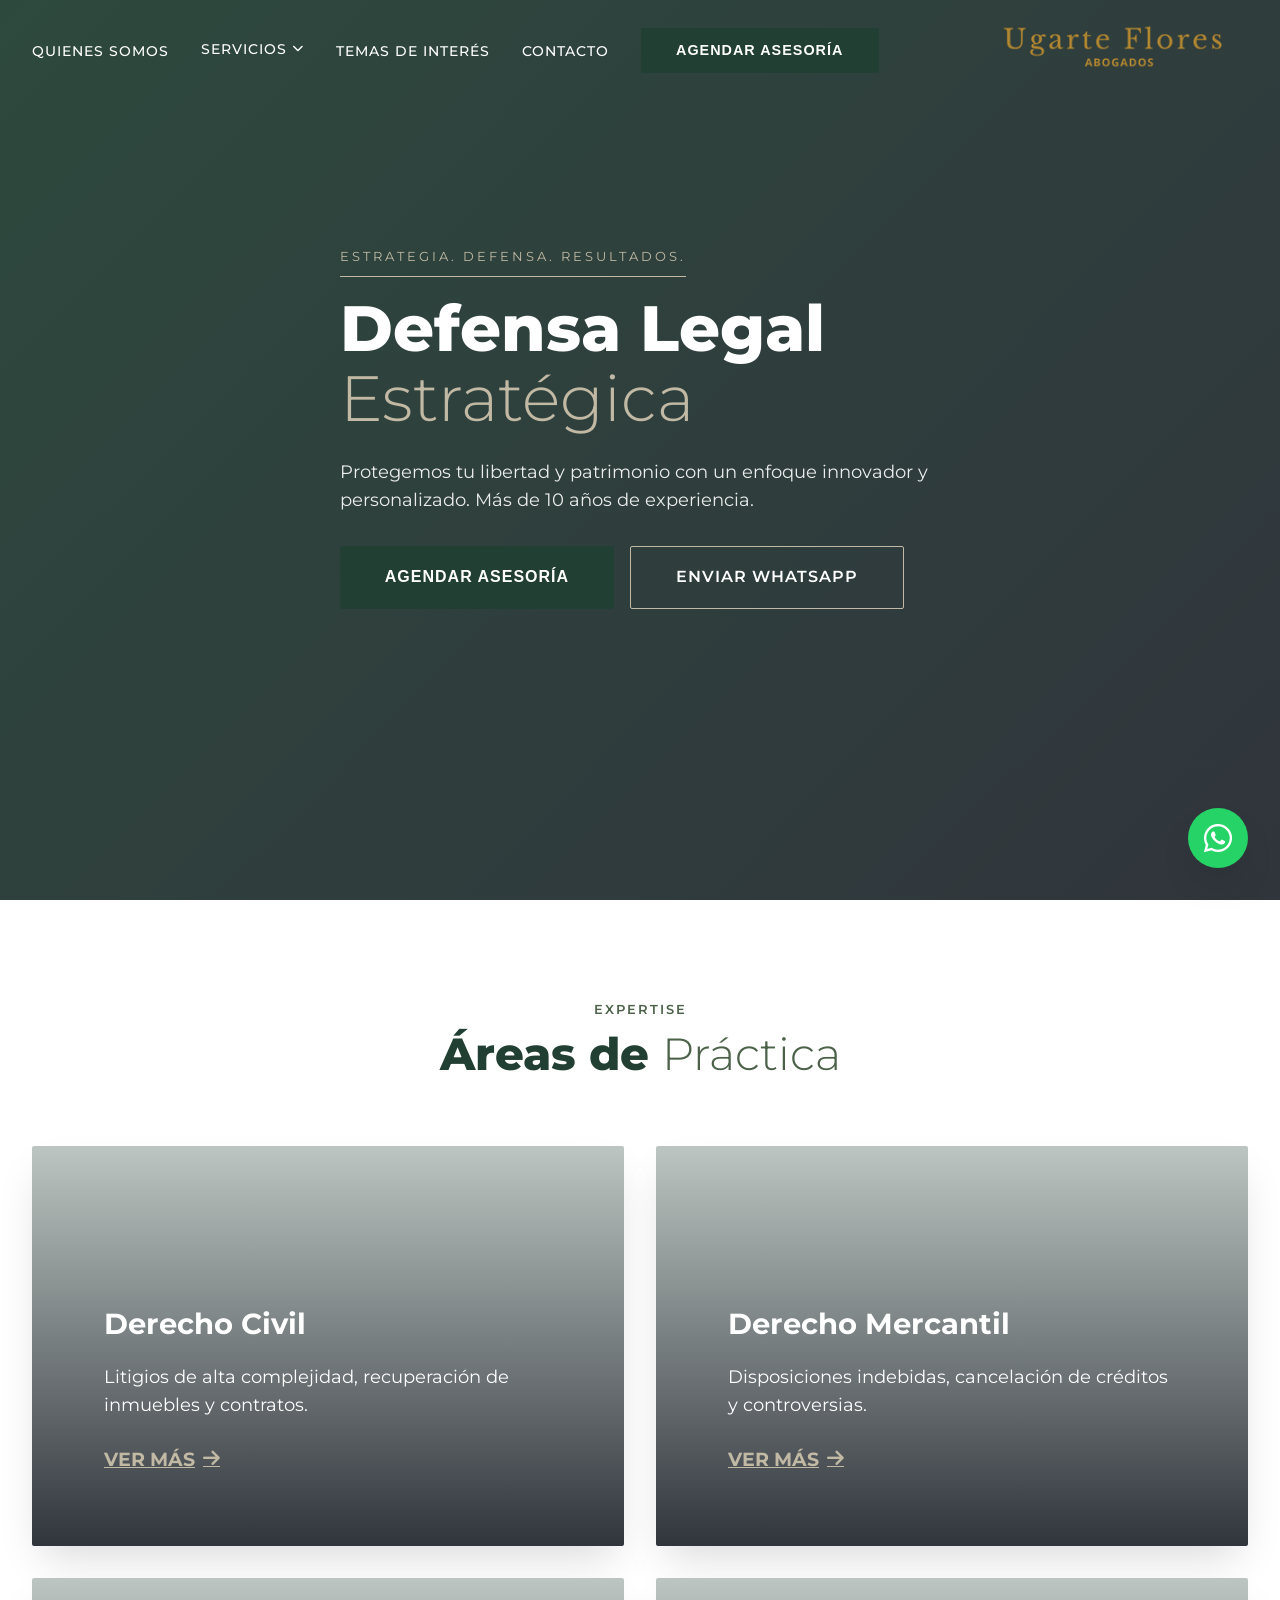
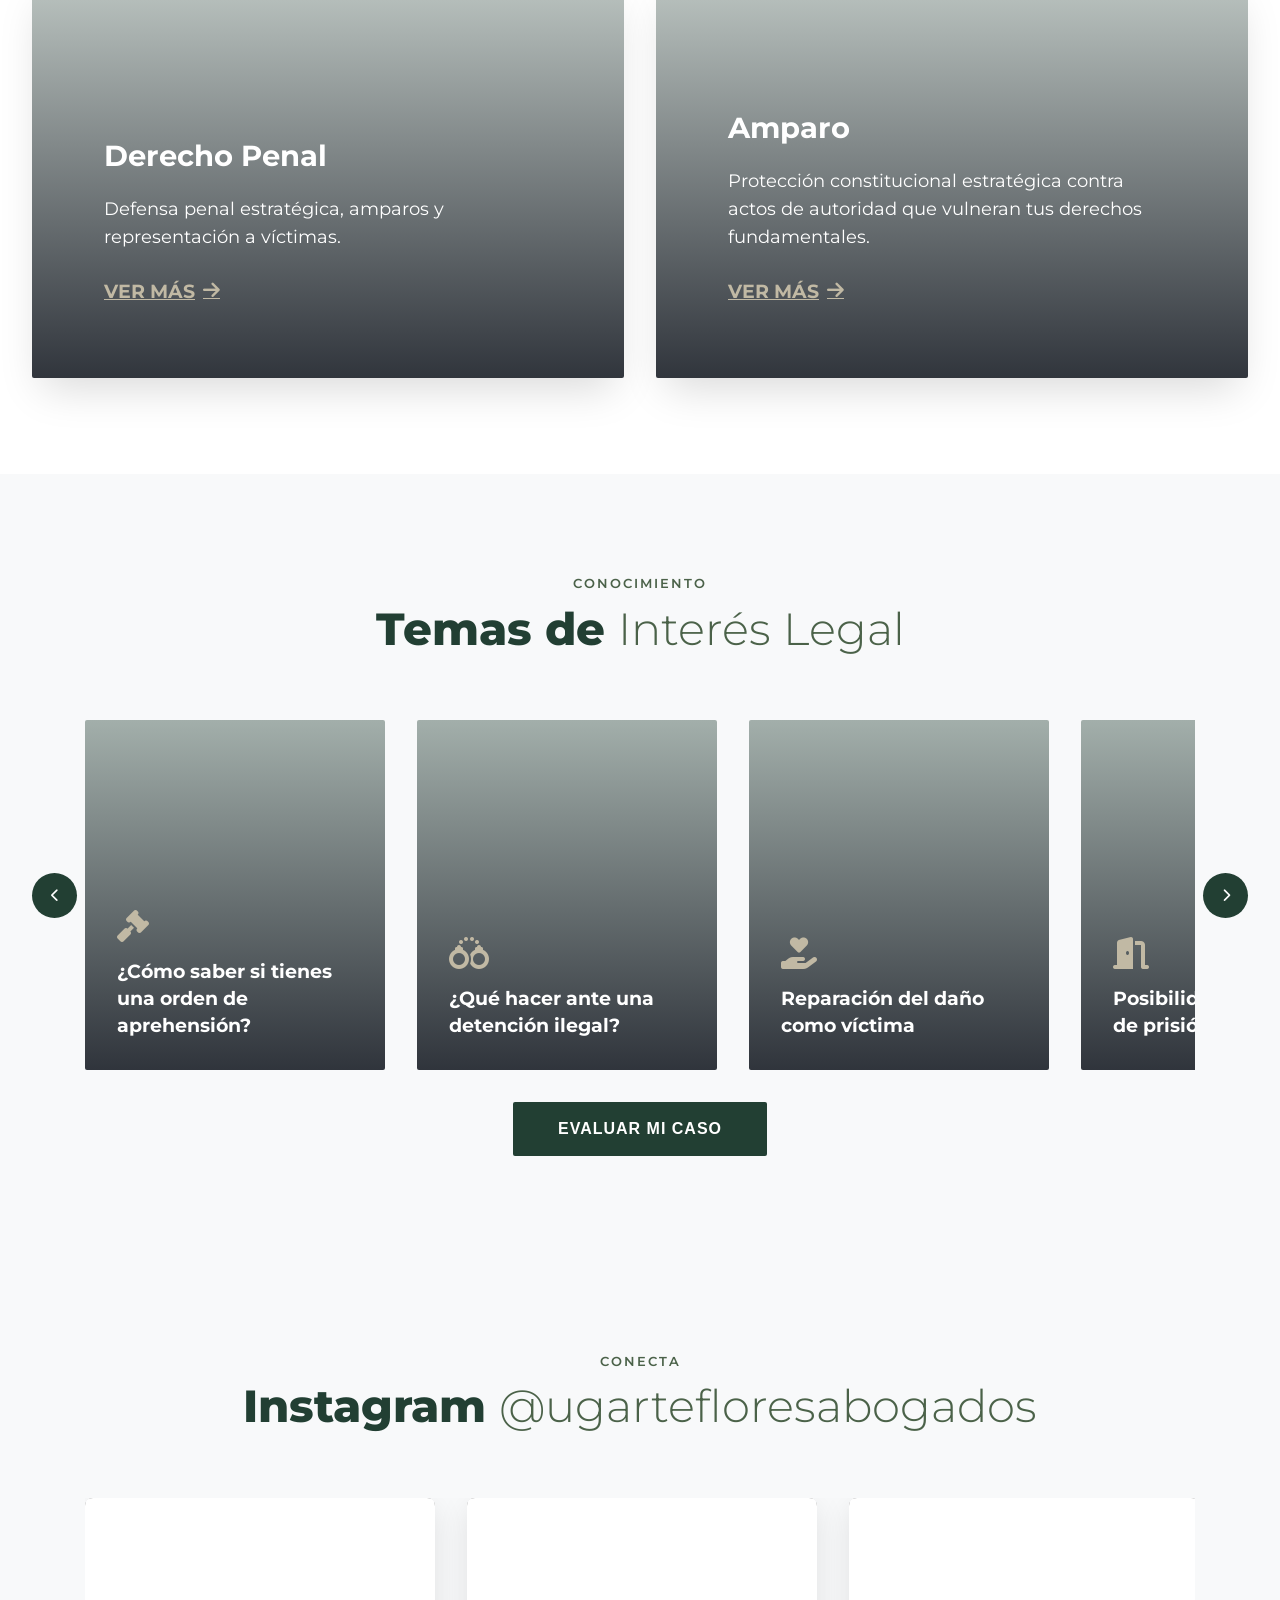
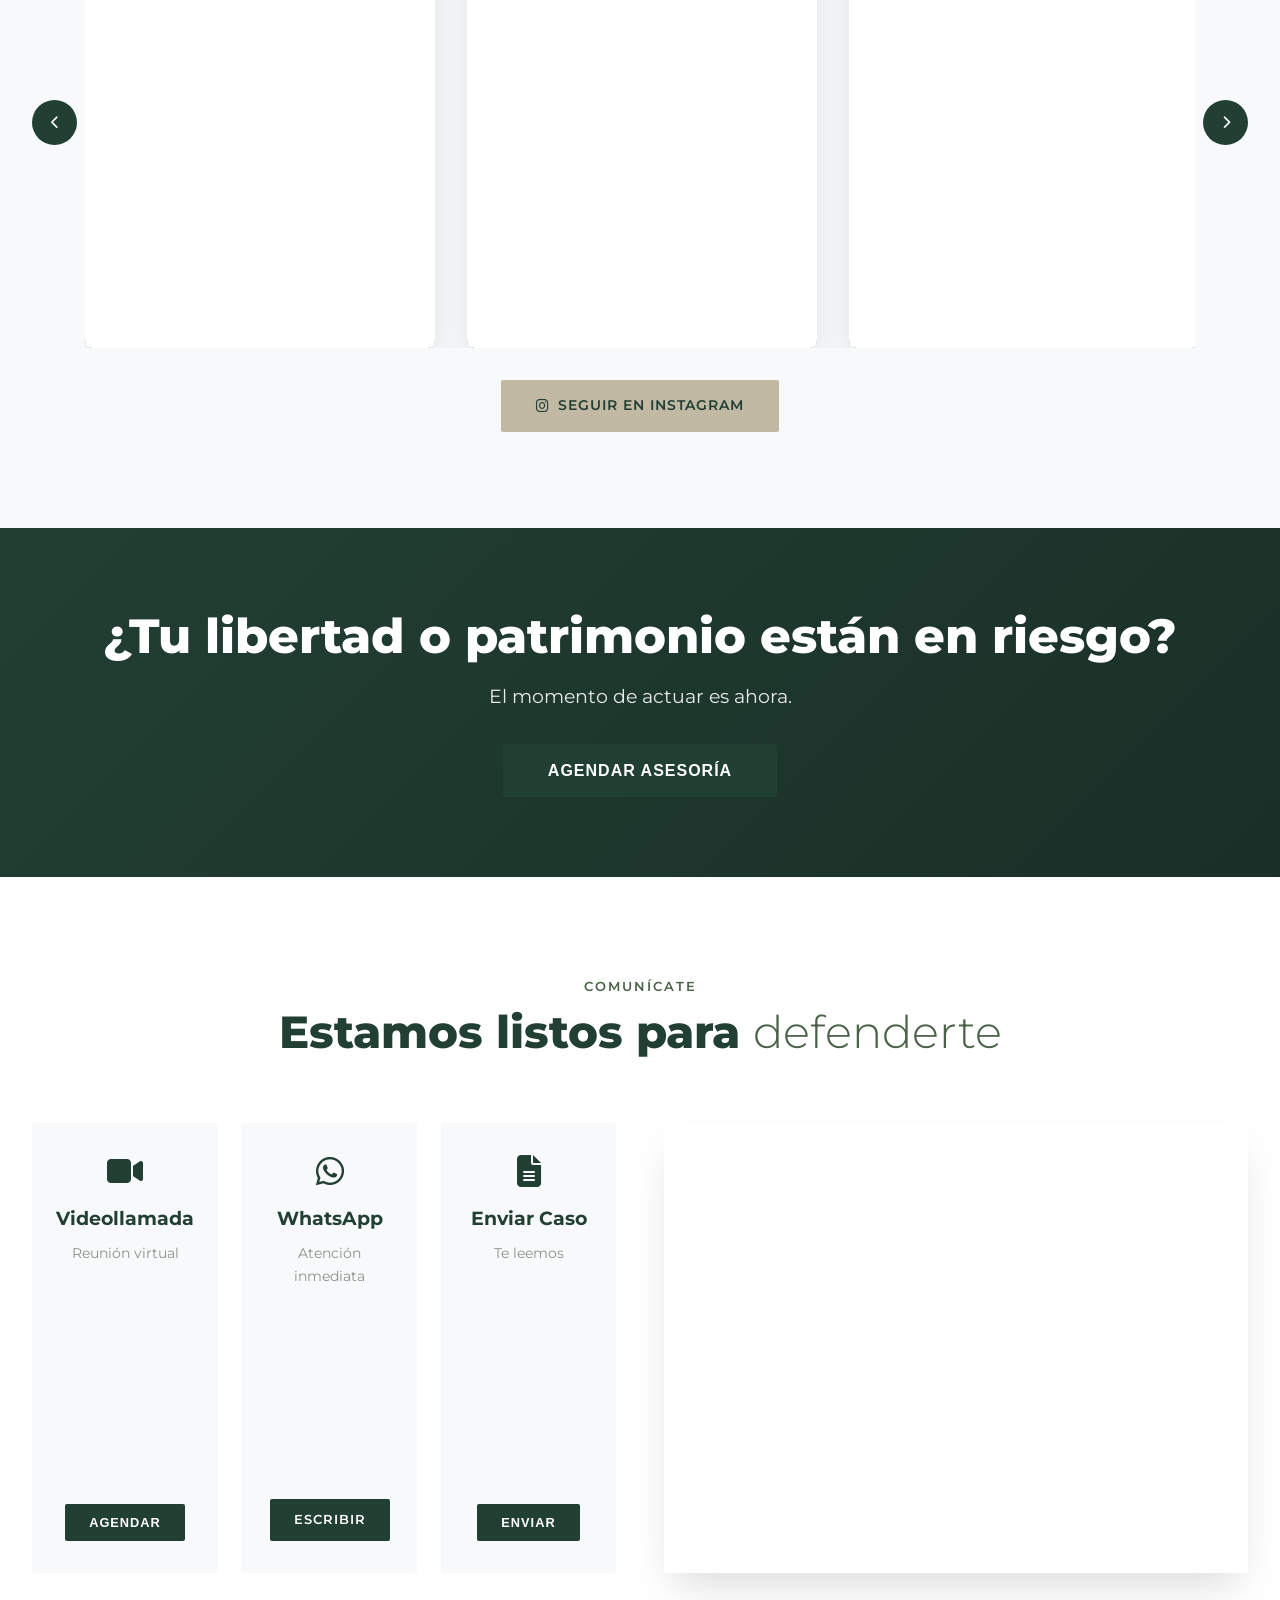
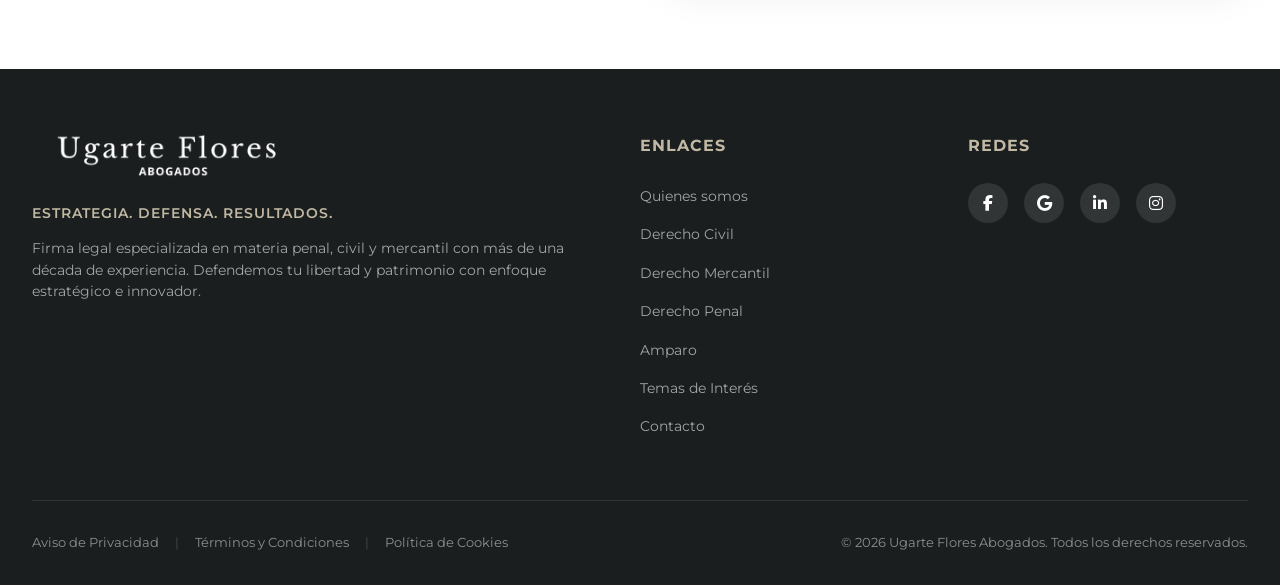
==== commit 8f7b54ce: "Cambios parciales finales" ====
--- a/index.html
+++ b/index.html
@@ -152,7 +152,7 @@
               </ul>
             </li>
             <li>
-              <a href="/#temas-legales" class="nav-link">Temas de Interes</a>
+              <a href="/#temas-legales" class="nav-link">Temas de Interés</a>
             </li>
             <li><a href="/contacto.html" class="nav-link">Contacto</a></li>
           </ul>
@@ -319,7 +319,7 @@
       </section>
 
       <!-- TESTIMONIOS - CARRUSEL -->
-      <section id="testimonios" class="testimonials">
+      <!-- <section id="testimonios" class="testimonials">
         <div class="container">
           <div class="section-header">
             <span class="section-eyebrow">Experiencias</span>
@@ -346,7 +346,7 @@
             </button>
           </div>
         </div>
-      </section>
+      </section> -->
 
       <!-- INSTAGRAM - CARRUSEL -->
       <section id="instagram" class="instagram-section">
@@ -486,7 +486,7 @@
               <li><a href="derecho-mercantil.html">Derecho Mercantil</a></li>
               <li><a href="derecho-penal.html">Derecho Penal</a></li>
               <li><a href="derecho-amparo.html">Amparo</a></li>
-              <li><a href="/#temas-legales">Temas de Interes</a></li>
+              <li><a href="/#temas-legales">Temas de Interés</a></li>
               <li><a href="contacto.html">Contacto</a></li>
             </ul>
           </div>
--- a/css/styles.css
+++ b/css/styles.css
@@ -102,7 +102,7 @@
 
 .header.scrolled {
     background: var(--white);
-    box-shadow: 0 5px 20px rgba(0,0,0,0.1);
+    box-shadow: 0 5px 20px rgba(0,0,0,0.2);
     padding: 1rem 0;
 }
 
@@ -140,6 +140,8 @@
 
 .header.scrolled .menu-toggle {
     color: var(--primary);
+    /* x-offset | y-offset | blur | spread | color */
+    box-shadow: 0 4px 10px rgba(0, 0, 0, 0.1); 
 }
 
 .menu-toggle.active {
